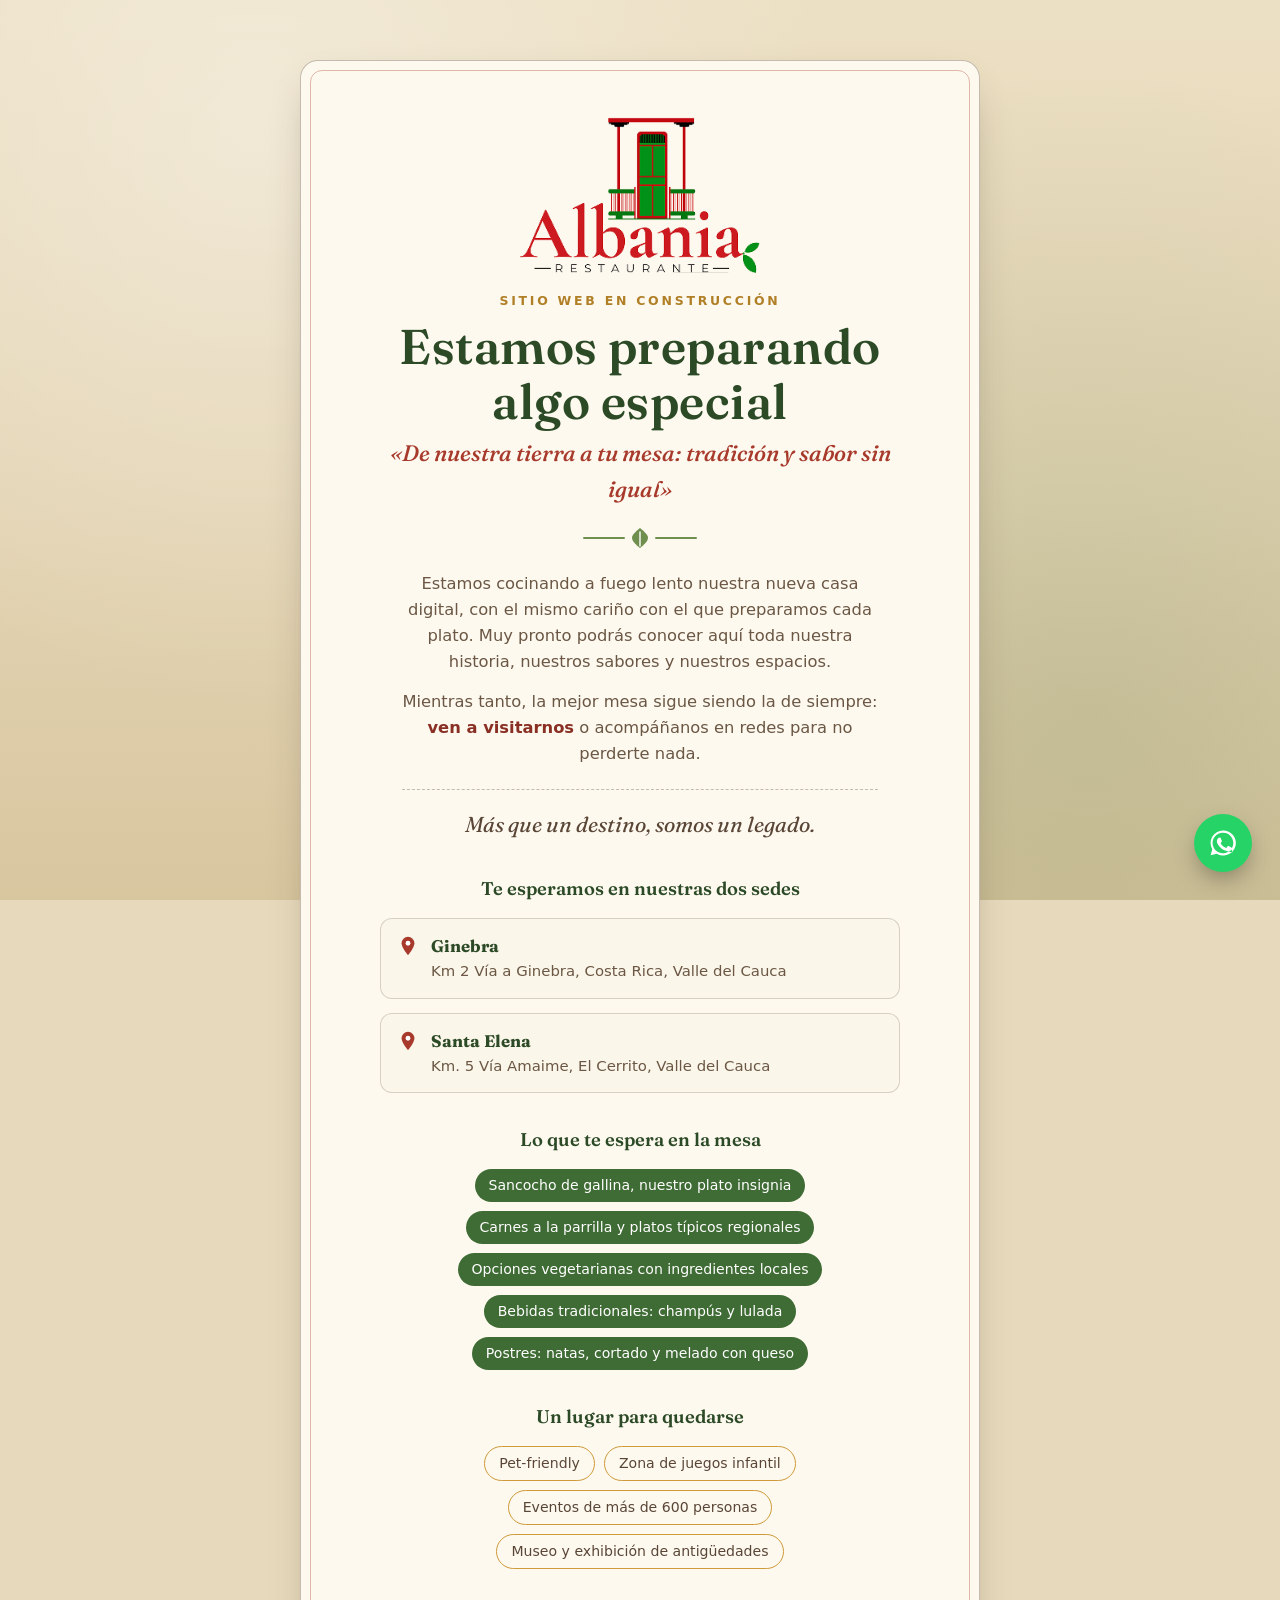
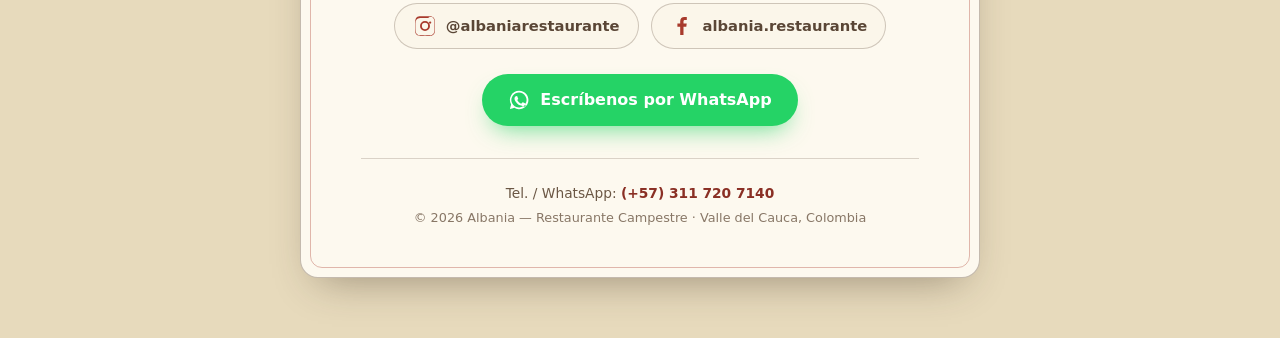
==== index.html @ ff40264a "Sitio "en construcción" de Albania — Restaurante Campestre Página estática de una pantalla: logo, es" ====
<!DOCTYPE html>
<html lang="es">
<head>
  <meta charset="UTF-8" />
  <meta name="viewport" content="width=device-width, initial-scale=1" />
  <title>Albania — Restaurante Campestre | Estamos preparando algo especial</title>

  <meta name="description" content="El sitio web de Albania — Restaurante Campestre está en construcción. Mientras tanto, visítanos en nuestras sedes de Ginebra y Santa Elena, en el Valle del Cauca, o síguenos en redes." />
  <meta name="theme-color" content="#3F6B34" />
  <link rel="icon" type="image/png" href="assets/logo.png" />

  <!-- Open Graph -->
  <meta property="og:type" content="website" />
  <meta property="og:title" content="Albania — Restaurante Campestre" />
  <meta property="og:description" content="De nuestra tierra a tu mesa: tradición y sabor sin igual. Nuestro sitio está en construcción — te esperamos en Ginebra y Santa Elena, Valle del Cauca." />
  <meta property="og:image" content="assets/logo.png" />

  <!-- Tipografía: una sola petición, con respaldo del sistema -->
  <link rel="preconnect" href="https://fonts.googleapis.com" />
  <link rel="preconnect" href="https://fonts.gstatic.com" crossorigin />
  <link href="https://fonts.googleapis.com/css2?family=Fraunces:ital,opsz,wght@0,9..144,400;0,9..144,600;0,9..144,700;1,9..144,500&display=swap" rel="stylesheet" />

  <link rel="stylesheet" href="styles.css" />
</head>
<body>

  <main class="page">
    <section class="card" role="region" aria-label="Sitio en construcción">

      <img class="logo" src="assets/logo.png" width="295" height="192"
           alt="Albania — Restaurante Campestre" />

      <p class="kicker">Sitio web en construcción</p>

      <h1 class="title">Estamos preparando<br />algo especial</h1>

      <p class="slogan">«De nuestra tierra a tu mesa:<br class="only-mobile" />
        tradición y sabor sin igual»</p>

      <span class="sprig" aria-hidden="true">
        <svg viewBox="0 0 120 24" width="120" height="24">
          <path d="M4 12h40" stroke="currentColor" stroke-width="2" stroke-linecap="round"/>
          <path d="M116 12H76" stroke="currentColor" stroke-width="2" stroke-linecap="round"/>
          <path d="M60 2c-5 4-8 7-8 10 0 3 3 6 8 10 5-4 8-7 8-10 0-3-3-6-8-10z" fill="currentColor"/>
          <path d="M60 6v14" stroke="#fff" stroke-width="1.4" stroke-linecap="round"/>
        </svg>
      </span>

      <p class="lede">
        Estamos cocinando a fuego lento nuestra nueva casa digital, con el mismo
        cariño con el que preparamos cada plato. Muy pronto podrás conocer aquí
        toda nuestra historia, nuestros sabores y nuestros espacios.
      </p>
      <p class="lede">
        Mientras tanto, la mejor mesa sigue siendo la de siempre: <strong>ven a
        visitarnos</strong> o acompáñanos en redes para no perderte nada.
      </p>

      <p class="legacy">Más que un destino, somos un legado.</p>

      <!-- Sedes -->
      <h2 class="section-label">Te esperamos en nuestras dos sedes</h2>
      <ul class="sedes">
        <li class="sede">
          <svg class="pin" viewBox="0 0 24 24" width="22" height="22" aria-hidden="true">
            <path d="M12 2a7 7 0 0 0-7 7c0 5 7 13 7 13s7-8 7-13a7 7 0 0 0-7-7z" fill="currentColor"/>
            <circle cx="12" cy="9" r="2.6" fill="#fff"/>
          </svg>
          <div>
            <span class="sede-name">Ginebra</span>
            <span class="sede-addr">Km 2 Vía a Ginebra, Costa Rica, Valle del Cauca</span>
          </div>
        </li>
        <li class="sede">
          <svg class="pin" viewBox="0 0 24 24" width="22" height="22" aria-hidden="true">
            <path d="M12 2a7 7 0 0 0-7 7c0 5 7 13 7 13s7-8 7-13a7 7 0 0 0-7-7z" fill="currentColor"/>
            <circle cx="12" cy="9" r="2.6" fill="#fff"/>
          </svg>
          <div>
            <span class="sede-name">Santa Elena</span>
            <span class="sede-addr">Km. 5 Vía Amaime, El Cerrito, Valle del Cauca</span>
          </div>
        </li>
      </ul>

      <!-- Mención breve de la experiencia -->
      <h2 class="section-label">Lo que te espera en la mesa</h2>
      <ul class="pills">
        <li>Sancocho de gallina, nuestro plato insignia</li>
        <li>Carnes a la parrilla y platos típicos regionales</li>
        <li>Opciones vegetarianas con ingredientes locales</li>
        <li>Bebidas tradicionales: champús y lulada</li>
        <li>Postres: natas, cortado y melado con queso</li>
      </ul>

      <h2 class="section-label">Un lugar para quedarse</h2>
      <ul class="pills pills--soft">
        <li>Pet-friendly</li>
        <li>Zona de juegos infantil</li>
        <li>Eventos de más de 600 personas</li>
        <li>Museo y exhibición de antigüedades</li>
      </ul>

      <!-- Redes -->
      <div class="social">
        <a class="social-btn" href="https://instagram.com/albaniarestaurante"
           target="_blank" rel="noopener" aria-label="Instagram: @albaniarestaurante">
          <svg viewBox="0 0 24 24" width="24" height="24" aria-hidden="true">
            <path fill="currentColor" d="M12 2.2c3.2 0 3.6 0 4.9.07 1.2.06 1.8.25 2.2.42.6.22 1 .48 1.4.9.42.4.68.82.9 1.4.17.4.36 1 .42 2.2.07 1.3.07 1.7.07 4.9s0 3.6-.07 4.9c-.06 1.2-.25 1.8-.42 2.2-.22.6-.48 1-.9 1.4-.4.42-.82.68-1.4.9-.4.17-1 .36-2.2.42-1.3.07-1.7.07-4.9.07s-3.6 0-4.9-.07c-1.2-.06-1.8-.25-2.2-.42-.6-.22-1-.48-1.4-.9-.42-.4-.68-.82-.9-1.4-.17-.4-.36-1-.42-2.2C2.2 15.6 2.2 15.2 2.2 12s0-3.6.07-4.9c.06-1.2.25-1.8.42-2.2.22-.6.48-1 .9-1.4.4-.42.82-.68 1.4-.9.4-.17 1-.36 2.2-.42C8.4 2.2 8.8 2.2 12 2.2zm0 1.8c-3.1 0-3.5 0-4.7.07-1.1.05-1.7.24-2.1.4-.5.2-.9.43-1.3.83-.4.4-.63.8-.83 1.3-.16.4-.35 1-.4 2.1C2.6 8.5 2.6 8.9 2.6 12s0 3.5.07 4.7c.05 1.1.24 1.7.4 2.1.2.5.43.9.83 1.3.4.4.8.63 1.3.83.4.16 1 .35 2.1.4 1.2.07 1.6.07 4.7.07s3.5 0 4.7-.07c1.1-.05 1.7-.24 2.1-.4.5-.2.9-.43 1.3-.83.4-.4.63-.8.83-1.3.16-.4.35-1 .4-2.1.07-1.2.07-1.6.07-4.7s0-3.5-.07-4.7c-.05-1.1-.24-1.7-.4-2.1-.2-.5-.43-.9-.83-1.3-.4-.4-.8-.63-1.3-.83-.4-.16-1-.35-2.1-.4C15.5 4 15.1 4 12 4zm0 3.06A4.94 4.94 0 1 1 12 17a4.94 4.94 0 0 1 0-9.94zm0 1.8a3.14 3.14 0 1 0 0 6.28 3.14 3.14 0 0 0 0-6.28zm5.15-1.4a1.15 1.15 0 1 1 0 2.3 1.15 1.15 0 0 1 0-2.3z"/>
          </svg>
          <span>@albaniarestaurante</span>
        </a>
        <a class="social-btn" href="https://facebook.com/albania.restaurante"
           target="_blank" rel="noopener" aria-label="Facebook: albania.restaurante">
          <svg viewBox="0 0 24 24" width="24" height="24" aria-hidden="true">
            <path fill="currentColor" d="M13.5 21v-8.2h2.8l.42-3.2H13.5V7.5c0-.93.26-1.56 1.6-1.56h1.7V3.07c-.3-.04-1.3-.13-2.47-.13-2.44 0-4.12 1.49-4.12 4.23v2.36H7.4v3.2h2.8V21z"/>
          </svg>
          <span>albania.restaurante</span>
        </a>
      </div>

      <a class="wa-cta" href="https://wa.me/573117207140?text=Hola%2C%20quiero%20m%C3%A1s%20informaci%C3%B3n%20sobre%20Albania%20Restaurante"
         target="_blank" rel="noopener">
        <svg viewBox="0 0 24 24" width="22" height="22" aria-hidden="true">
          <path fill="currentColor" d="M12 2a10 10 0 0 0-8.6 15l-1.3 4.8 4.9-1.3A10 10 0 1 0 12 2zm0 1.8a8.2 8.2 0 0 1 6.9 12.6l-.2.3.8 2.8-2.9-.8-.3.2A8.2 8.2 0 1 1 12 3.8zm-3.1 4c-.2 0-.5.07-.8.36s-1 1-1 2.4 1.05 2.76 1.2 2.95c.14.2 2 3.17 4.98 4.32 2.47.95 2.97.76 3.5.71.53-.05 1.72-.7 1.96-1.38.24-.68.24-1.26.17-1.38-.07-.12-.26-.2-.55-.34-.29-.15-1.72-.85-1.98-.95-.27-.1-.46-.15-.65.14-.2.29-.75.94-.92 1.13-.17.2-.34.22-.63.07-.29-.14-1.22-.45-2.33-1.44-.86-.77-1.44-1.72-1.6-2.01-.17-.29-.02-.45.12-.6.13-.13.29-.34.44-.51.14-.17.19-.29.29-.48.1-.2.05-.36-.02-.51-.07-.14-.65-1.57-.9-2.15-.23-.56-.47-.48-.65-.49z"/>
        </svg>
        <span>Escríbenos por WhatsApp</span>
      </a>

      <footer class="foot">
        <p>Tel. / WhatsApp: <a href="tel:+573117207140">(+57)&nbsp;311&nbsp;720&nbsp;7140</a></p>
        <p class="copy">&copy; <span id="year">2026</span> Albania — Restaurante Campestre · Valle del Cauca, Colombia</p>
      </footer>

    </section>
  </main>

  <!-- Botón flotante de WhatsApp -->
  <a class="wa-float" href="https://wa.me/573117207140?text=Hola%2C%20quiero%20m%C3%A1s%20informaci%C3%B3n%20sobre%20Albania%20Restaurante"
     target="_blank" rel="noopener" aria-label="Escríbenos por WhatsApp">
    <svg viewBox="0 0 24 24" width="30" height="30" aria-hidden="true">
      <path fill="currentColor" d="M12 2a10 10 0 0 0-8.6 15l-1.3 4.8 4.9-1.3A10 10 0 1 0 12 2zm0 1.8a8.2 8.2 0 0 1 6.9 12.6l-.2.3.8 2.8-2.9-.8-.3.2A8.2 8.2 0 1 1 12 3.8zm-3.1 4c-.2 0-.5.07-.8.36s-1 1-1 2.4 1.05 2.76 1.2 2.95c.14.2 2 3.17 4.98 4.32 2.47.95 2.97.76 3.5.71.53-.05 1.72-.7 1.96-1.38.24-.68.24-1.26.17-1.38-.07-.12-.26-.2-.55-.34-.29-.15-1.72-.85-1.98-.95-.27-.1-.46-.15-.65.14-.2.29-.75.94-.92 1.13-.17.2-.34.22-.63.07-.29-.14-1.22-.45-2.33-1.44-.86-.77-1.44-1.72-1.6-2.01-.17-.29-.02-.45.12-.6.13-.13.29-.34.44-.51.14-.17.19-.29.29-.48.1-.2.05-.36-.02-.51-.07-.14-.65-1.57-.9-2.15-.23-.56-.47-.48-.65-.49z"/>
    </svg>
  </a>

  <script>
    document.getElementById('year').textContent = new Date().getFullYear();
  </script>
</body>
</html>
---- styles.css ----
/* =========================================================
   Albania — Restaurante Campestre
   Página "en construcción" · estética campestre / rústica
   ========================================================= */

:root {
  /* Paleta en tonos tierra (referencia: logo Albania) */
  --crema:        #f6efdd;
  --crema-clara:  #fbf6ea;
  --crema-panel:  #fdf9ef;
  --verde:        #3f6b34;
  --verde-osc:    #2c4a26;
  --verde-claro:  #6f8f4f;
  --terracota:    #a83a2c;
  --terracota-osc:#8a2f24;
  --mostaza:      #cf9a3a;
  --mostaza-osc:  #b07f26;
  --marron:       #5a4636;
  --tinta:        #3a2c1f;
  --tinta-suave:  #6b5744;

  --wa:           #25d366;
  --wa-osc:       #1da851;

  --sombra:       0 18px 40px -18px rgba(58, 44, 31, .45);
  --radio:        18px;

  --fuente-titulo: "Fraunces", "Georgia", "Times New Roman", serif;
  --fuente-texto:  system-ui, -apple-system, "Segoe UI", Roboto, "Helvetica Neue", Arial, sans-serif;
}

* { box-sizing: border-box; }

html { -webkit-text-size-adjust: 100%; }

body {
  margin: 0;
  font-family: var(--fuente-texto);
  color: var(--tinta);
  line-height: 1.6;
  background-color: #e7dabc;
  /* Textura de papel + tenue trama botánica, todo en data-URI (sin peticiones extra) */
  background-image:
    radial-gradient(circle at 20% 15%, rgba(255, 255, 255, .35), transparent 45%),
    radial-gradient(circle at 85% 80%, rgba(63, 107, 52, .16), transparent 50%),
    linear-gradient(180deg, #ece0c4 0%, #e3d4b3 55%, #d8c69f 100%),
    url("data:image/svg+xml,%3Csvg xmlns='http://www.w3.org/2000/svg' width='140' height='140' viewBox='0 0 140 140'%3E%3Cg fill='none' stroke='%235a4636' stroke-opacity='0.06' stroke-width='1.4'%3E%3Cpath d='M20 110c14-6 20-22 18-40M20 110c-10-10-10-28 0-40M20 110c14 4 30-4 40-18'/%3E%3Cpath d='M110 34c-10 4-15 16-13 29M110 34c7 7 8 20 1 29M110 34c-10-3-22 3-29 13'/%3E%3C/g%3E%3C/svg%3E");
  background-attachment: fixed;
  background-size: auto, auto, auto, 260px 260px;
}

/* ---------- Disposición general ---------- */
.page {
  min-height: 100vh;
  display: flex;
  align-items: center;
  justify-content: center;
  padding: clamp(18px, 5vw, 60px) clamp(14px, 4vw, 40px);
}

.card {
  width: 100%;
  max-width: 680px;
  background: var(--crema-panel);
  border-radius: var(--radio);
  padding: clamp(28px, 6vw, 56px) clamp(22px, 6vw, 60px) clamp(24px, 5vw, 44px);
  text-align: center;
  box-shadow: var(--sombra);
  /* Marco rústico de doble línea */
  border: 1px solid rgba(90, 70, 54, .35);
  outline: 6px solid var(--crema-panel);
  outline-offset: -14px;
  position: relative;
  animation: aparecer .7s ease both;
}

.card::before {
  content: "";
  position: absolute;
  inset: 9px;
  border: 1.5px solid rgba(168, 58, 44, .35);
  border-radius: calc(var(--radio) - 6px);
  pointer-events: none;
}

@keyframes aparecer {
  from { opacity: 0; transform: translateY(14px); }
  to   { opacity: 1; transform: translateY(0); }
}

/* ---------- Logo ---------- */
.logo {
  width: clamp(170px, 42vw, 240px);
  height: auto;
  margin: 0 auto clamp(10px, 3vw, 18px);
  display: block;
}

/* ---------- Encabezado ---------- */
.kicker {
  margin: 0 0 .5rem;
  font-size: .78rem;
  letter-spacing: .22em;
  text-transform: uppercase;
  font-weight: 700;
  color: var(--mostaza-osc);
}

.title {
  font-family: var(--fuente-titulo);
  font-weight: 600;
  font-size: clamp(2rem, 7vw, 3.05rem);
  line-height: 1.12;
  margin: .2rem 0 .5rem;
  color: var(--verde-osc);
  letter-spacing: .01em;
}

.slogan {
  font-family: var(--fuente-titulo);
  font-style: italic;
  font-weight: 500;
  font-size: clamp(1.05rem, 3.6vw, 1.4rem);
  color: var(--terracota);
  margin: 0 0 1.1rem;
}

/* ---------- Ramita divisoria ---------- */
.sprig {
  display: block;
  color: var(--verde-claro);
  margin: .6rem auto 1.3rem;
}
.sprig svg { display: block; margin: 0 auto; }

/* ---------- Párrafos ---------- */
.lede {
  font-size: 1.02rem;
  color: var(--tinta-suave);
  max-width: 46ch;
  margin: 0 auto .85rem;
}
.lede strong { color: var(--terracota-osc); }

.legacy {
  font-family: var(--fuente-titulo);
  font-style: italic;
  font-size: clamp(1.1rem, 3.4vw, 1.35rem);
  color: var(--marron);
  margin: 1.4rem auto 0;
  padding-top: 1.1rem;
  border-top: 1px dashed rgba(90, 70, 54, .35);
  max-width: 34ch;
}

/* ---------- Secciones ---------- */
.section-label {
  font-family: var(--fuente-titulo);
  font-weight: 600;
  font-size: 1.15rem;
  color: var(--verde-osc);
  margin: 2rem 0 .9rem;
}

/* Sedes */
.sedes {
  list-style: none;
  margin: 0 auto;
  padding: 0;
  display: grid;
  gap: 14px;
  max-width: 520px;
}
.sede {
  display: flex;
  gap: 12px;
  align-items: flex-start;
  text-align: left;
  background: var(--crema-clara);
  border: 1px solid rgba(90, 70, 54, .22);
  border-radius: 12px;
  padding: 14px 16px;
}
.sede .pin { color: var(--terracota); flex: 0 0 auto; margin-top: 2px; }
.sede-name {
  display: block;
  font-family: var(--fuente-titulo);
  font-weight: 700;
  font-size: 1.05rem;
  color: var(--verde-osc);
}
.sede-addr {
  display: block;
  font-size: .93rem;
  color: var(--tinta-suave);
}

/* Pastillas (experiencia / servicios) */
.pills {
  list-style: none;
  margin: 0 auto;
  padding: 0;
  display: flex;
  flex-wrap: wrap;
  justify-content: center;
  gap: 9px;
  max-width: 560px;
}
.pills li {
  background: var(--verde);
  color: #fff;
  font-size: .88rem;
  padding: 7px 14px;
  border-radius: 999px;
  line-height: 1.35;
}
.pills--soft li {
  background: transparent;
  color: var(--marron);
  border: 1px solid var(--mostaza);
}

/* ---------- Redes ---------- */
.social {
  display: flex;
  flex-wrap: wrap;
  justify-content: center;
  gap: 12px;
  margin: 2.1rem 0 1rem;
}
.social-btn {
  display: inline-flex;
  align-items: center;
  gap: 9px;
  padding: 10px 18px;
  border-radius: 999px;
  background: var(--crema-clara);
  border: 1px solid rgba(90, 70, 54, .28);
  color: var(--marron);
  text-decoration: none;
  font-weight: 600;
  font-size: .92rem;
  transition: transform .15s ease, background .15s ease, color .15s ease;
}
.social-btn svg { color: var(--terracota); }
.social-btn:hover,
.social-btn:focus-visible {
  background: var(--verde);
  color: #fff;
  transform: translateY(-2px);
}
.social-btn:hover svg,
.social-btn:focus-visible svg { color: #fff; }

/* ---------- CTA WhatsApp ---------- */
.wa-cta {
  display: inline-flex;
  align-items: center;
  gap: 10px;
  margin-top: .6rem;
  padding: 13px 26px;
  border-radius: 999px;
  background: var(--wa);
  color: #fff;
  text-decoration: none;
  font-weight: 700;
  font-size: 1rem;
  box-shadow: 0 12px 24px -10px rgba(37, 211, 102, .7);
  transition: transform .15s ease, background .15s ease;
}
.wa-cta:hover,
.wa-cta:focus-visible { background: var(--wa-osc); transform: translateY(-2px); }

/* ---------- Pie ---------- */
.foot {
  margin-top: 2rem;
  padding-top: 1.2rem;
  border-top: 1px solid rgba(90, 70, 54, .22);
  font-size: .86rem;
  color: var(--tinta-suave);
}
.foot p { margin: .25rem 0; }
.foot a { color: var(--terracota-osc); text-decoration: none; font-weight: 600; }
.foot a:hover { text-decoration: underline; }
.foot .copy { font-size: .8rem; opacity: .8; }

/* ---------- Botón flotante de WhatsApp ---------- */
.wa-float {
  position: fixed;
  right: clamp(14px, 4vw, 28px);
  bottom: clamp(14px, 4vw, 28px);
  width: 58px;
  height: 58px;
  border-radius: 50%;
  background: var(--wa);
  color: #fff;
  display: flex;
  align-items: center;
  justify-content: center;
  box-shadow: 0 10px 26px -6px rgba(0, 0, 0, .4);
  z-index: 50;
  transition: transform .18s ease, background .18s ease;
  animation: latido 2.6s ease-in-out infinite;
}
.wa-float:hover,
.wa-float:focus-visible { background: var(--wa-osc); transform: scale(1.08); }

@keyframes latido {
  0%, 100% { box-shadow: 0 10px 26px -6px rgba(0, 0, 0, .4), 0 0 0 0 rgba(37, 211, 102, .5); }
  50%      { box-shadow: 0 10px 26px -6px rgba(0, 0, 0, .4), 0 0 0 14px rgba(37, 211, 102, 0); }
}

/* ---------- Utilidades / responsive ---------- */
.only-mobile { display: none; }

@media (max-width: 480px) {
  .only-mobile { display: inline; }
  .social { gap: 9px; }
  .social-btn { width: 100%; justify-content: center; }
}

a:focus-visible,
.wa-float:focus-visible {
  outline: 3px solid var(--mostaza);
  outline-offset: 3px;
}

@media (prefers-reduced-motion: reduce) {
  .card { animation: none; }
  .wa-float { animation: none; }
  * { transition: none !important; }
}
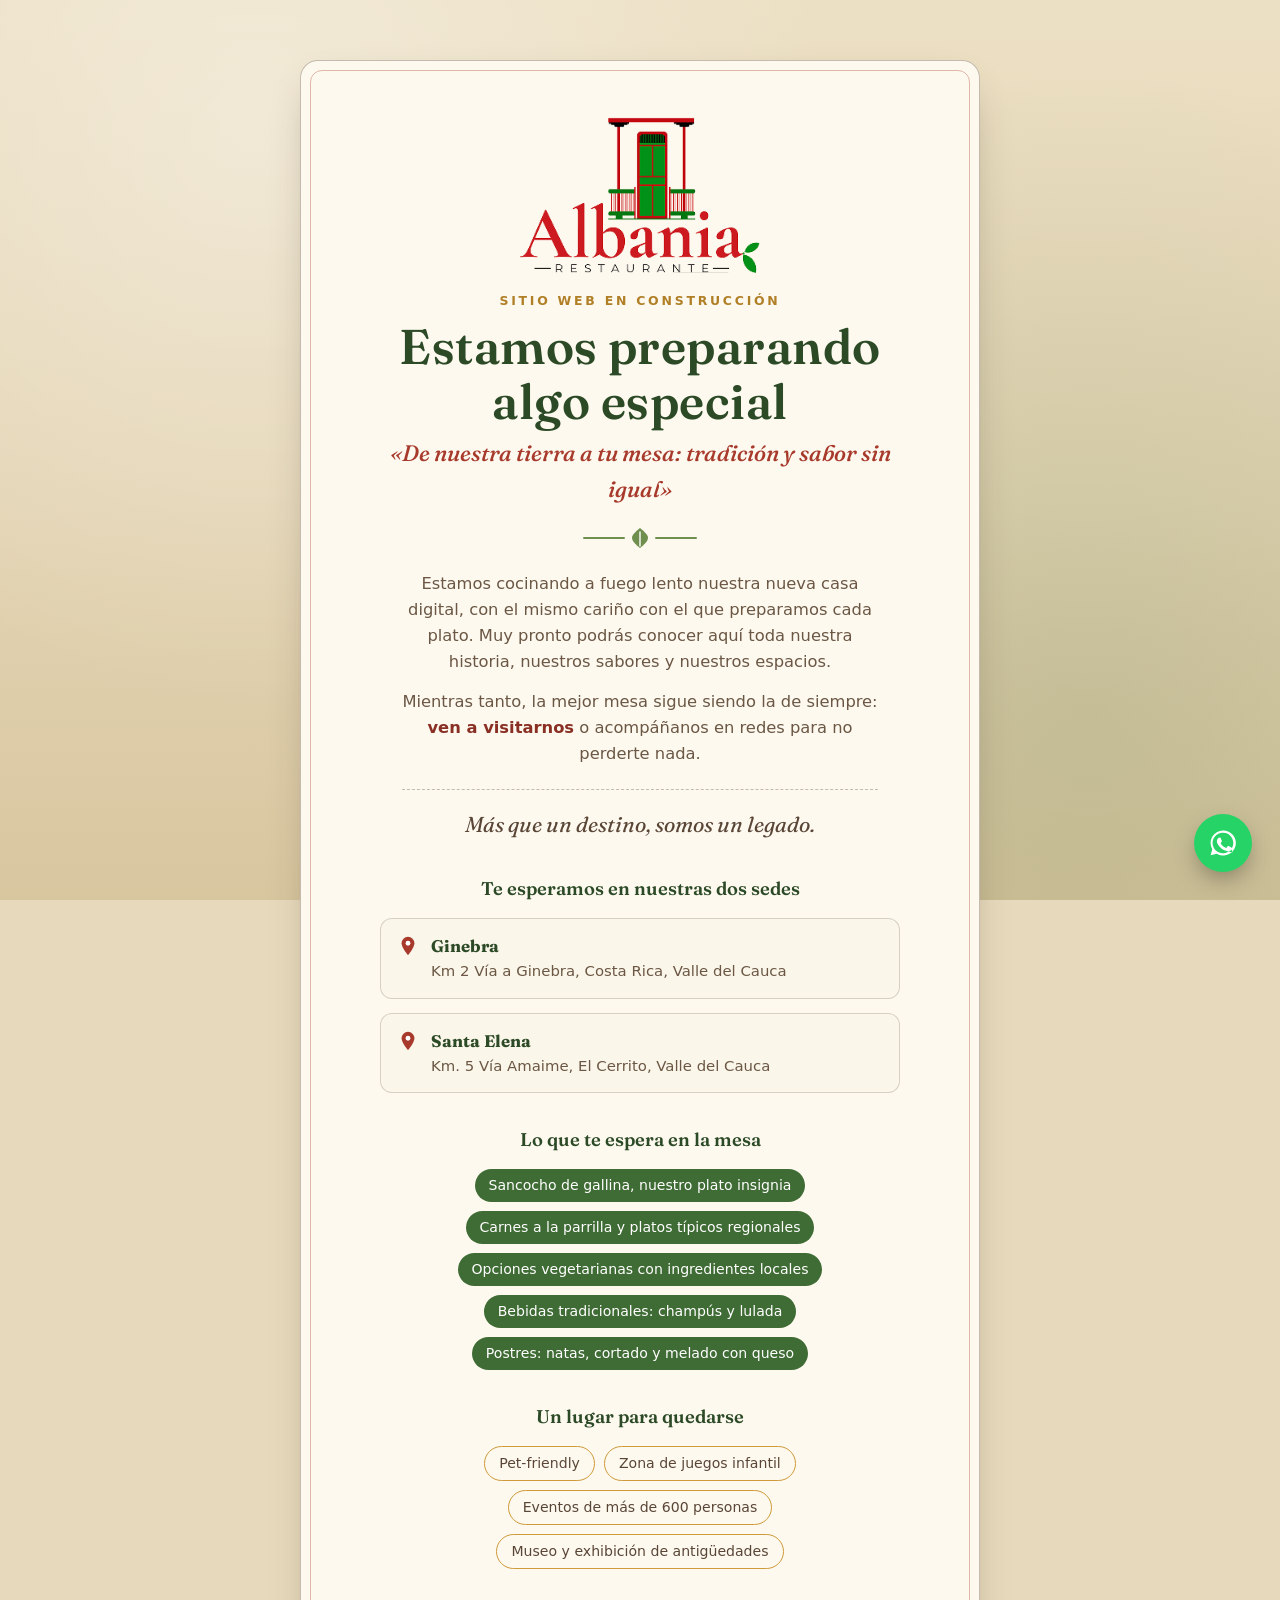
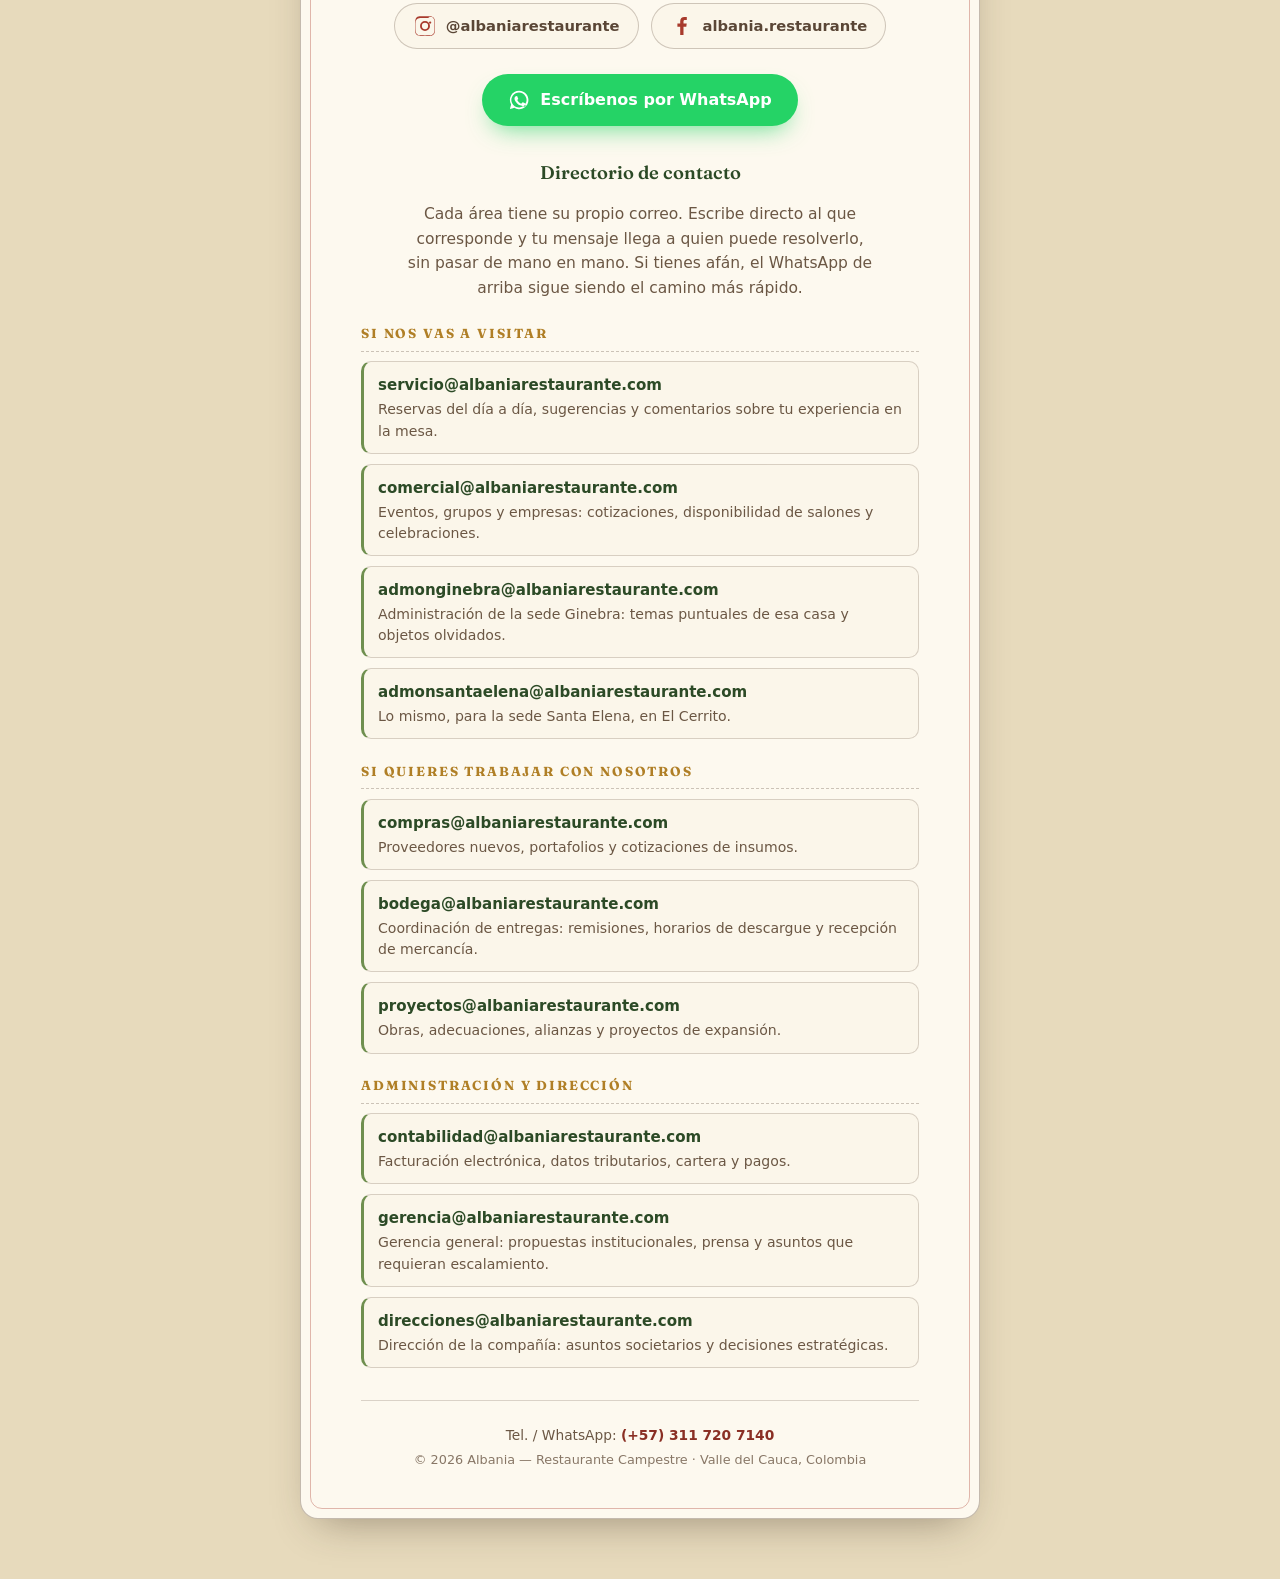
==== commit 7a71061f: "Directorio de contacto por area al pie de la pagina Diez correos @albaniarestaurante.com agrupados e" ====
--- a/index.html
+++ b/index.html
@@ -9,16 +9,117 @@
   <meta name="theme-color" content="#3F6B34" />
   <link rel="icon" type="image/png" href="assets/logo.png" />
 
+  <!-- Página provisional: no indexar hasta publicar el sitio definitivo.
+       Se permite el rastreo (robots.txt abierto) para que los buscadores
+       lean esta directiva y sigan los enlaces salientes. -->
+  <meta name="robots" content="noindex, follow" />
+  <link rel="canonical" href="https://albaniarestaurante.com/" />
+
   <!-- Open Graph -->
   <meta property="og:type" content="website" />
+  <meta property="og:site_name" content="Albania — Restaurante Campestre" />
+  <meta property="og:locale" content="es_CO" />
+  <meta property="og:url" content="https://albaniarestaurante.com/" />
   <meta property="og:title" content="Albania — Restaurante Campestre" />
   <meta property="og:description" content="De nuestra tierra a tu mesa: tradición y sabor sin igual. Nuestro sitio está en construcción — te esperamos en Ginebra y Santa Elena, Valle del Cauca." />
-  <meta property="og:image" content="assets/logo.png" />
+  <meta property="og:image" content="https://albaniarestaurante.com/assets/og-image.jpg" />
+  <meta property="og:image:secure_url" content="https://albaniarestaurante.com/assets/og-image.jpg" />
+  <meta property="og:image:type" content="image/jpeg" />
+  <meta property="og:image:width" content="1200" />
+  <meta property="og:image:height" content="630" />
+  <meta property="og:image:alt" content="Albania — Restaurante Campestre · Ginebra y Santa Elena, Valle del Cauca" />
+
+  <!-- Twitter / X -->
+  <meta name="twitter:card" content="summary_large_image" />
+  <meta name="twitter:title" content="Albania — Restaurante Campestre" />
+  <meta name="twitter:description" content="De nuestra tierra a tu mesa: tradición y sabor sin igual. Ginebra y Santa Elena, Valle del Cauca." />
+  <meta name="twitter:image" content="https://albaniarestaurante.com/assets/og-image.jpg" />
 
   <!-- Tipografía: una sola petición, con respaldo del sistema -->
   <link rel="preconnect" href="https://fonts.googleapis.com" />
   <link rel="preconnect" href="https://fonts.gstatic.com" crossorigin />
   <link href="https://fonts.googleapis.com/css2?family=Fraunces:ital,opsz,wght@0,9..144,400;0,9..144,600;0,9..144,700;1,9..144,500&display=swap" rel="stylesheet" />
+
+
+  <!-- Datos estructurados: negocio local con sus dos sedes -->
+  <script type="application/ld+json">
+  {
+    "@context": "https://schema.org",
+    "@graph": [
+      {
+        "@type": "Organization",
+        "@id": "https://albaniarestaurante.com/#organizacion",
+        "name": "Albania — Restaurante Campestre",
+        "url": "https://albaniarestaurante.com/",
+        "logo": "https://albaniarestaurante.com/assets/logo.png",
+        "image": "https://albaniarestaurante.com/assets/og-image.jpg",
+        "slogan": "De nuestra tierra a tu mesa: tradición y sabor sin igual",
+        "telephone": "+57 311 720 7140",
+        "sameAs": [
+          "https://instagram.com/albaniarestaurante",
+          "https://facebook.com/albania.restaurante"
+        ]
+      },
+      {
+        "@type": "Restaurant",
+        "@id": "https://albaniarestaurante.com/#sede-ginebra",
+        "name": "Albania — Restaurante Campestre · Sede Ginebra",
+        "parentOrganization": { "@id": "https://albaniarestaurante.com/#organizacion" },
+        "url": "https://albaniarestaurante.com/",
+        "image": "https://albaniarestaurante.com/assets/og-image.jpg",
+        "servesCuisine": ["Colombiana", "Vallecaucana", "Comida típica"],
+        "priceRange": "$$",
+        "telephone": "+57 311 720 7140",
+        "address": {
+          "@type": "PostalAddress",
+          "streetAddress": "Km 2 Vía a Ginebra, Costa Rica",
+          "addressLocality": "Ginebra",
+          "addressRegion": "Valle del Cauca",
+          "addressCountry": "CO"
+        },
+        "openingHoursSpecification": [
+          {
+            "@type": "OpeningHoursSpecification",
+            "dayOfWeek": ["Monday","Tuesday","Wednesday","Thursday","Friday","Saturday","Sunday"],
+            "opens": "11:00",
+            "closes": "17:30"
+          }
+        ],
+        "amenityFeature": [
+          { "@type": "LocationFeatureSpecification", "name": "Pet-friendly", "value": true },
+          { "@type": "LocationFeatureSpecification", "name": "Zona de juegos infantil", "value": true },
+          { "@type": "LocationFeatureSpecification", "name": "Salón de eventos", "value": true }
+        ]
+      },
+      {
+        "@type": "Restaurant",
+        "@id": "https://albaniarestaurante.com/#sede-santa-elena",
+        "name": "Albania — Restaurante Campestre · Sede Santa Elena",
+        "parentOrganization": { "@id": "https://albaniarestaurante.com/#organizacion" },
+        "url": "https://albaniarestaurante.com/",
+        "image": "https://albaniarestaurante.com/assets/og-image.jpg",
+        "servesCuisine": ["Colombiana", "Vallecaucana", "Comida típica"],
+        "priceRange": "$$",
+        "telephone": "+57 311 720 7140",
+        "address": {
+          "@type": "PostalAddress",
+          "streetAddress": "Km 5 Vía Amaime",
+          "addressLocality": "El Cerrito",
+          "addressRegion": "Valle del Cauca",
+          "addressCountry": "CO"
+        },
+        "openingHoursSpecification": [
+          {
+            "@type": "OpeningHoursSpecification",
+            "dayOfWeek": ["Friday","Saturday","Sunday"],
+            "opens": "11:00",
+            "closes": "17:30"
+          }
+        ]
+      }
+    ]
+  }
+  </script>
 
   <link rel="stylesheet" href="styles.css" />
 </head>
@@ -127,6 +228,72 @@
         <span>Escríbenos por WhatsApp</span>
       </a>
 
+      <!-- Directorio de contacto por área -->
+      <h2 class="section-label">Directorio de contacto</h2>
+      <p class="dir-intro">
+        Cada área tiene su propio correo. Escribe directo al que corresponde y
+        tu mensaje llega a quien puede resolverlo, sin pasar de mano en mano.
+        Si tienes afán, el WhatsApp de arriba sigue siendo el camino más rápido.
+      </p>
+
+      <section class="dir-group">
+        <h3 class="dir-title">Si nos vas a visitar</h3>
+        <ul class="dir-list">
+          <li>
+            <a class="dir-mail" href="mailto:servicio@albaniarestaurante.com">servicio@albaniarestaurante.com</a>
+            <span class="dir-desc">Reservas del día a día, sugerencias y comentarios sobre tu experiencia en la mesa.</span>
+          </li>
+          <li>
+            <a class="dir-mail" href="mailto:comercial@albaniarestaurante.com">comercial@albaniarestaurante.com</a>
+            <span class="dir-desc">Eventos, grupos y empresas: cotizaciones, disponibilidad de salones y celebraciones.</span>
+          </li>
+          <li>
+            <a class="dir-mail" href="mailto:admonginebra@albaniarestaurante.com">admonginebra@albaniarestaurante.com</a>
+            <span class="dir-desc">Administración de la sede Ginebra: temas puntuales de esa casa y objetos olvidados.</span>
+          </li>
+          <li>
+            <a class="dir-mail" href="mailto:admonsantaelena@albaniarestaurante.com">admonsantaelena@albaniarestaurante.com</a>
+            <span class="dir-desc">Lo mismo, para la sede Santa Elena, en El Cerrito.</span>
+          </li>
+        </ul>
+      </section>
+
+      <section class="dir-group">
+        <h3 class="dir-title">Si quieres trabajar con nosotros</h3>
+        <ul class="dir-list">
+          <li>
+            <a class="dir-mail" href="mailto:compras@albaniarestaurante.com">compras@albaniarestaurante.com</a>
+            <span class="dir-desc">Proveedores nuevos, portafolios y cotizaciones de insumos.</span>
+          </li>
+          <li>
+            <a class="dir-mail" href="mailto:bodega@albaniarestaurante.com">bodega@albaniarestaurante.com</a>
+            <span class="dir-desc">Coordinación de entregas: remisiones, horarios de descargue y recepción de mercancía.</span>
+          </li>
+          <li>
+            <a class="dir-mail" href="mailto:proyectos@albaniarestaurante.com">proyectos@albaniarestaurante.com</a>
+            <span class="dir-desc">Obras, adecuaciones, alianzas y proyectos de expansión.</span>
+          </li>
+        </ul>
+      </section>
+
+      <section class="dir-group">
+        <h3 class="dir-title">Administración y dirección</h3>
+        <ul class="dir-list">
+          <li>
+            <a class="dir-mail" href="mailto:contabilidad@albaniarestaurante.com">contabilidad@albaniarestaurante.com</a>
+            <span class="dir-desc">Facturación electrónica, datos tributarios, cartera y pagos.</span>
+          </li>
+          <li>
+            <a class="dir-mail" href="mailto:gerencia@albaniarestaurante.com">gerencia@albaniarestaurante.com</a>
+            <span class="dir-desc">Gerencia general: propuestas institucionales, prensa y asuntos que requieran escalamiento.</span>
+          </li>
+          <li>
+            <a class="dir-mail" href="mailto:direcciones@albaniarestaurante.com">direcciones@albaniarestaurante.com</a>
+            <span class="dir-desc">Dirección de la compañía: asuntos societarios y decisiones estratégicas.</span>
+          </li>
+        </ul>
+      </section>
+
       <footer class="foot">
         <p>Tel. / WhatsApp: <a href="tel:+573117207140">(+57)&nbsp;311&nbsp;720&nbsp;7140</a></p>
         <p class="copy">&copy; <span id="year">2026</span> Albania — Restaurante Campestre · Valle del Cauca, Colombia</p>
--- a/styles.css
+++ b/styles.css
@@ -330,3 +330,70 @@
   .wa-float { animation: none; }
   * { transition: none !important; }
 }
+
+/* ---------- Directorio de contacto ---------- */
+.dir-intro {
+  font-size: .97rem;
+  color: var(--tinta-suave);
+  max-width: 48ch;
+  margin: 0 auto 1.4rem;
+}
+
+.dir-group {
+  margin: 0 auto 1.35rem;
+  max-width: 560px;
+  text-align: left;
+}
+
+.dir-title {
+  font-family: var(--fuente-titulo);
+  font-weight: 700;
+  font-size: .82rem;
+  letter-spacing: .14em;
+  text-transform: uppercase;
+  color: var(--mostaza-osc);
+  margin: 0 0 .6rem;
+  padding-bottom: .4rem;
+  border-bottom: 1px dashed rgba(90, 70, 54, .3);
+}
+
+.dir-list {
+  list-style: none;
+  margin: 0;
+  padding: 0;
+  display: grid;
+  gap: 10px;
+}
+
+.dir-list li {
+  background: var(--crema-clara);
+  border: 1px solid rgba(90, 70, 54, .22);
+  border-left: 3px solid var(--verde-claro);
+  border-radius: 10px;
+  padding: 11px 14px;
+}
+
+.dir-mail {
+  display: block;
+  font-weight: 700;
+  font-size: .94rem;
+  color: var(--verde-osc);
+  text-decoration: none;
+  overflow-wrap: anywhere;
+  transition: color .18s ease;
+}
+.dir-mail:hover,
+.dir-mail:focus-visible { color: var(--terracota); text-decoration: underline; }
+
+.dir-desc {
+  display: block;
+  margin-top: 2px;
+  font-size: .88rem;
+  line-height: 1.5;
+  color: var(--tinta-suave);
+}
+
+@media (max-width: 420px) {
+  .dir-mail { font-size: .88rem; }
+  .dir-desc { font-size: .85rem; }
+}
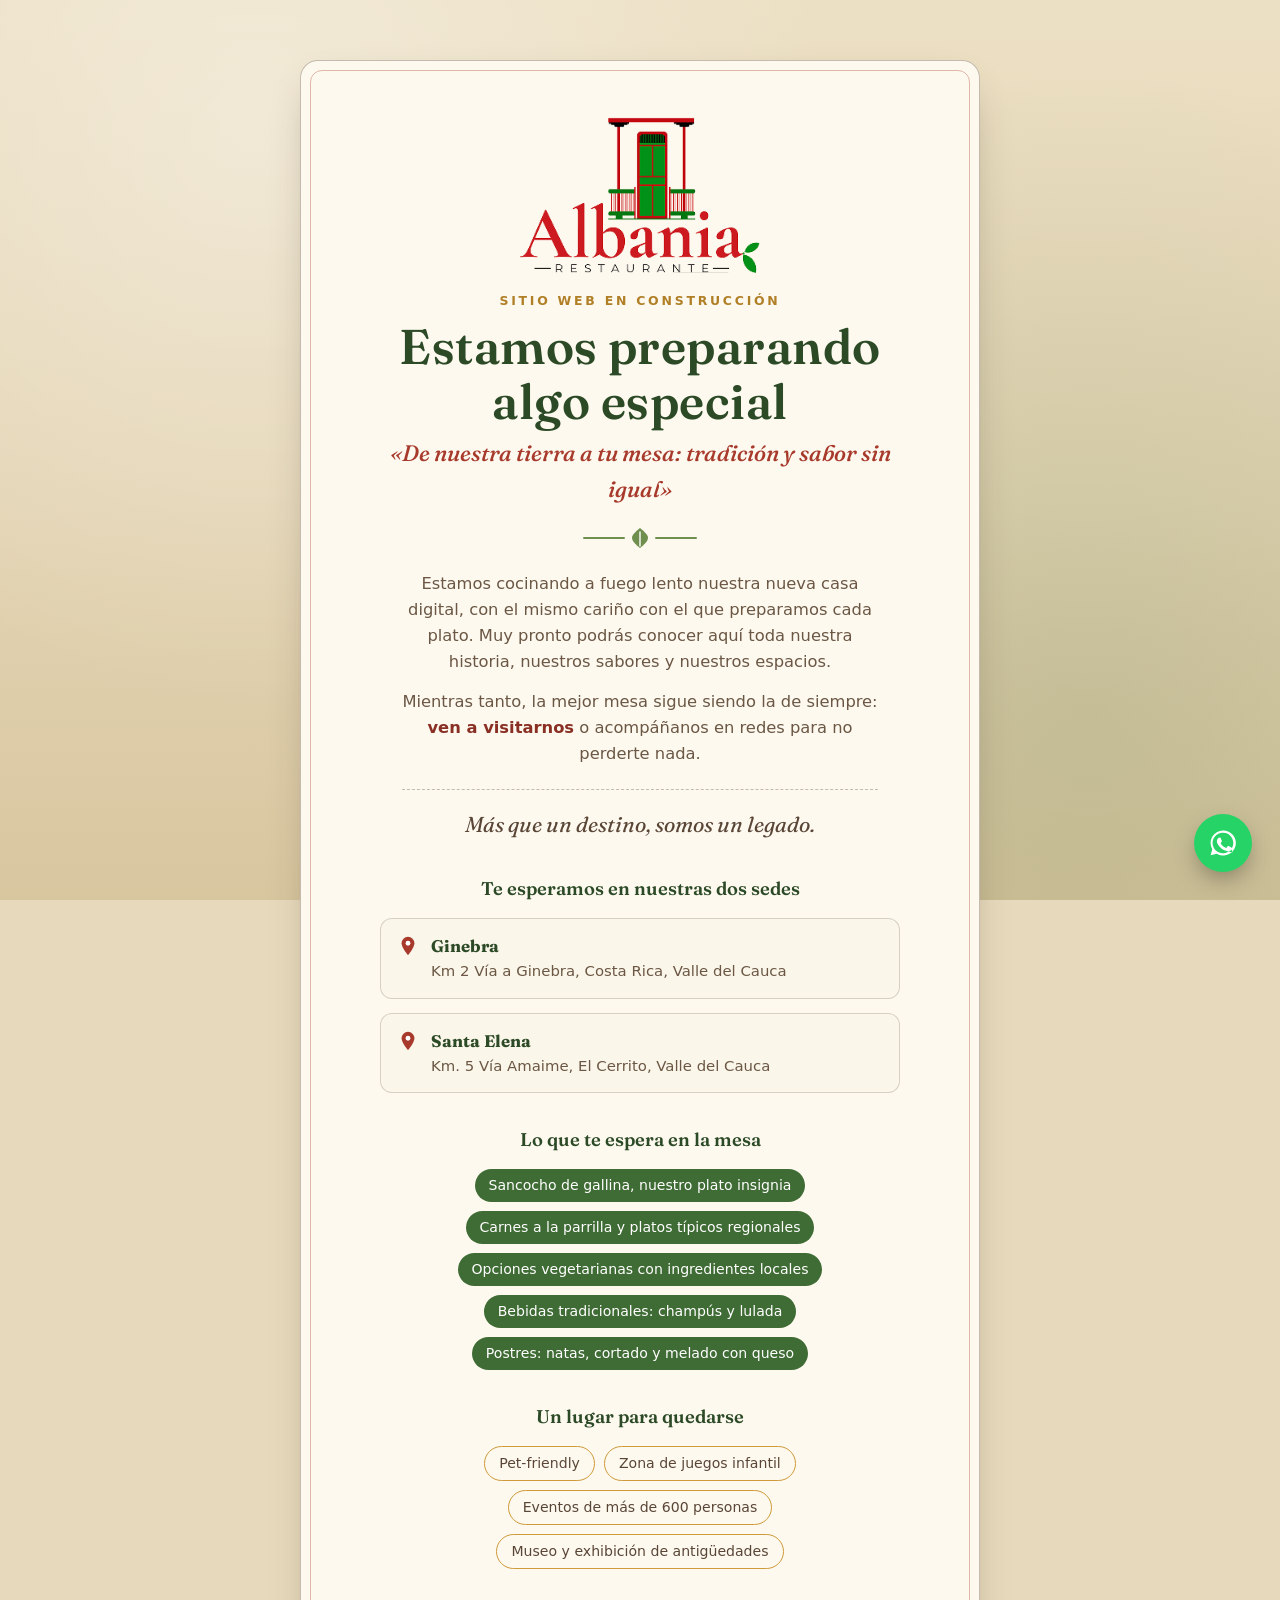
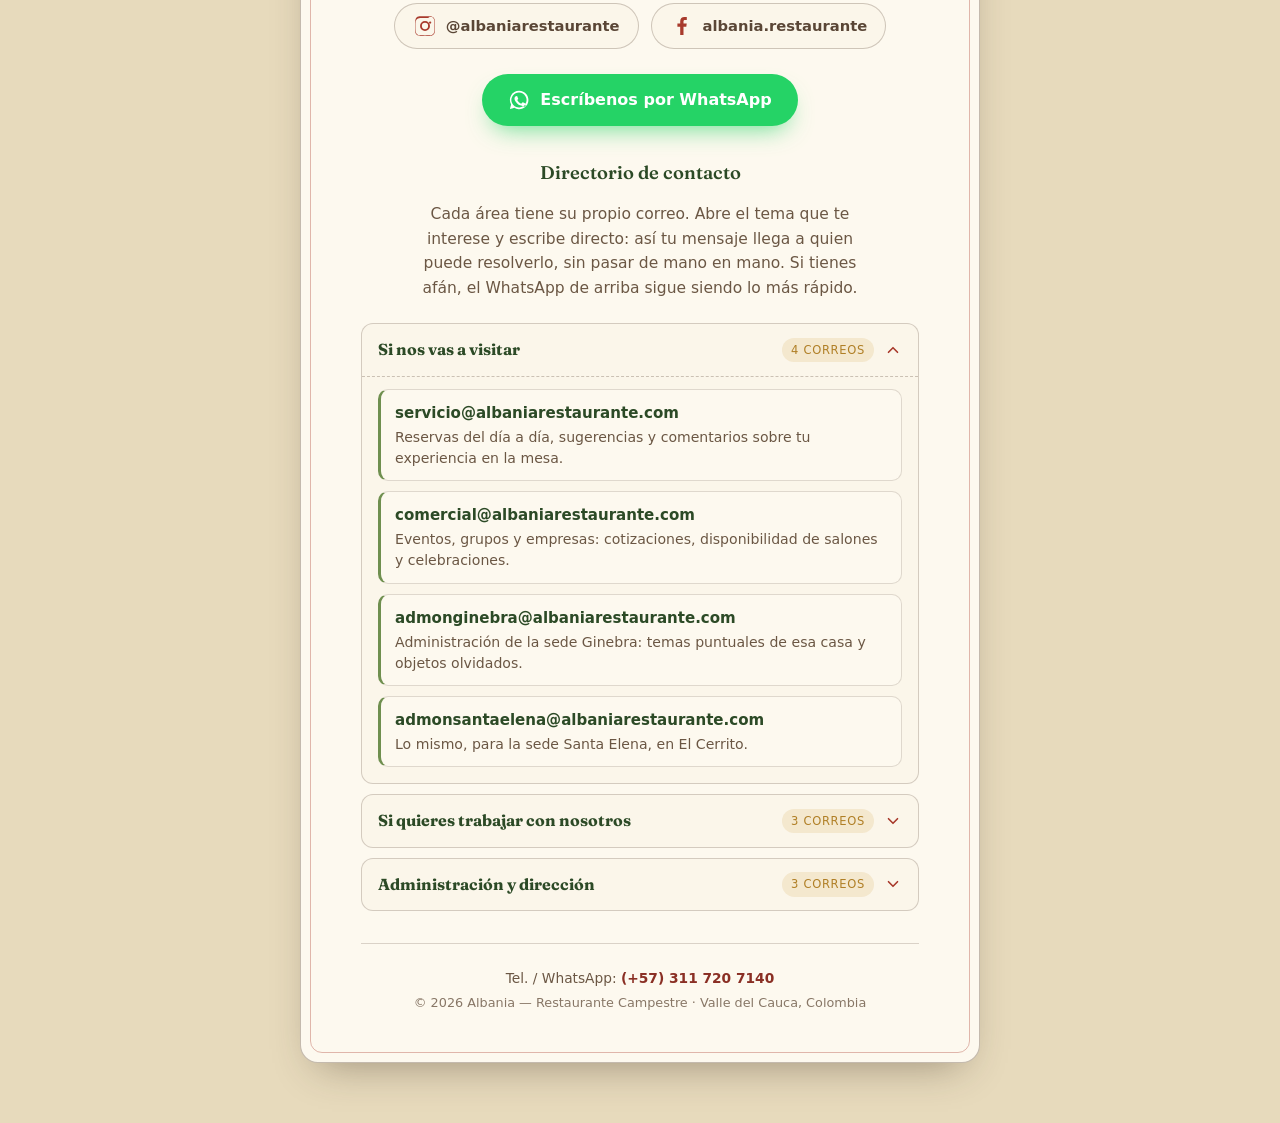
==== commit 093c1f31: "Directorio de contacto en acordeon (details nativo, sin JavaScript) Cada tema se abre y se cierra po" ====
--- a/index.html
+++ b/index.html
@@ -228,16 +228,20 @@
         <span>Escríbenos por WhatsApp</span>
       </a>
 
-      <!-- Directorio de contacto por área -->
+      <!-- Directorio de contacto por área (acordeón, sin JavaScript) -->
       <h2 class="section-label">Directorio de contacto</h2>
       <p class="dir-intro">
-        Cada área tiene su propio correo. Escribe directo al que corresponde y
-        tu mensaje llega a quien puede resolverlo, sin pasar de mano en mano.
-        Si tienes afán, el WhatsApp de arriba sigue siendo el camino más rápido.
+        Cada área tiene su propio correo. Abre el tema que te interese y escribe
+        directo: así tu mensaje llega a quien puede resolverlo, sin pasar de mano
+        en mano. Si tienes afán, el WhatsApp de arriba sigue siendo lo más rápido.
       </p>
 
-      <section class="dir-group">
-        <h3 class="dir-title">Si nos vas a visitar</h3>
+      <details class="dir-acc" open>
+        <summary class="dir-sum">
+          <span class="dir-sum-txt">Si nos vas a visitar</span>
+          <span class="dir-count">4 correos</span>
+          <svg class="dir-chev" viewBox="0 0 24 24" width="18" height="18" aria-hidden="true"><path d="M6 9l6 6 6-6" fill="none" stroke="currentColor" stroke-width="2.2" stroke-linecap="round" stroke-linejoin="round"/></svg>
+        </summary>
         <ul class="dir-list">
           <li>
             <a class="dir-mail" href="mailto:servicio@albaniarestaurante.com">servicio@albaniarestaurante.com</a>
@@ -256,10 +260,14 @@
             <span class="dir-desc">Lo mismo, para la sede Santa Elena, en El Cerrito.</span>
           </li>
         </ul>
-      </section>
-
-      <section class="dir-group">
-        <h3 class="dir-title">Si quieres trabajar con nosotros</h3>
+      </details>
+
+      <details class="dir-acc">
+        <summary class="dir-sum">
+          <span class="dir-sum-txt">Si quieres trabajar con nosotros</span>
+          <span class="dir-count">3 correos</span>
+          <svg class="dir-chev" viewBox="0 0 24 24" width="18" height="18" aria-hidden="true"><path d="M6 9l6 6 6-6" fill="none" stroke="currentColor" stroke-width="2.2" stroke-linecap="round" stroke-linejoin="round"/></svg>
+        </summary>
         <ul class="dir-list">
           <li>
             <a class="dir-mail" href="mailto:compras@albaniarestaurante.com">compras@albaniarestaurante.com</a>
@@ -274,10 +282,14 @@
             <span class="dir-desc">Obras, adecuaciones, alianzas y proyectos de expansión.</span>
           </li>
         </ul>
-      </section>
-
-      <section class="dir-group">
-        <h3 class="dir-title">Administración y dirección</h3>
+      </details>
+
+      <details class="dir-acc">
+        <summary class="dir-sum">
+          <span class="dir-sum-txt">Administración y dirección</span>
+          <span class="dir-count">3 correos</span>
+          <svg class="dir-chev" viewBox="0 0 24 24" width="18" height="18" aria-hidden="true"><path d="M6 9l6 6 6-6" fill="none" stroke="currentColor" stroke-width="2.2" stroke-linecap="round" stroke-linejoin="round"/></svg>
+        </summary>
         <ul class="dir-list">
           <li>
             <a class="dir-mail" href="mailto:contabilidad@albaniarestaurante.com">contabilidad@albaniarestaurante.com</a>
@@ -292,7 +304,7 @@
             <span class="dir-desc">Dirección de la compañía: asuntos societarios y decisiones estratégicas.</span>
           </li>
         </ul>
-      </section>
+      </details>
 
       <footer class="foot">
         <p>Tel. / WhatsApp: <a href="tel:+573117207140">(+57)&nbsp;311&nbsp;720&nbsp;7140</a></p>
--- a/styles.css
+++ b/styles.css
@@ -331,7 +331,7 @@
   * { transition: none !important; }
 }
 
-/* ---------- Directorio de contacto ---------- */
+/* ---------- Directorio de contacto (acordeón nativo <details>) ---------- */
 .dir-intro {
   font-size: .97rem;
   color: var(--tinta-suave);
@@ -339,35 +339,80 @@
   margin: 0 auto 1.4rem;
 }
 
-.dir-group {
-  margin: 0 auto 1.35rem;
+.dir-acc {
   max-width: 560px;
+  margin: 0 auto 10px;
   text-align: left;
-}
-
-.dir-title {
+  background: var(--crema-clara);
+  border: 1px solid rgba(90, 70, 54, .24);
+  border-radius: 12px;
+  overflow: hidden;
+}
+
+.dir-sum {
+  display: flex;
+  align-items: center;
+  gap: 10px;
+  cursor: pointer;
+  padding: 13px 16px;
+  list-style: none;
+  user-select: none;
+  transition: background .18s ease;
+}
+.dir-sum::-webkit-details-marker { display: none; }
+.dir-sum:hover { background: rgba(111, 143, 79, .12); }
+.dir-sum:focus-visible {
+  outline: 2px solid var(--verde);
+  outline-offset: -3px;
+}
+
+.dir-sum-txt {
+  flex: 1 1 auto;
   font-family: var(--fuente-titulo);
   font-weight: 700;
-  font-size: .82rem;
-  letter-spacing: .14em;
+  font-size: 1rem;
+  color: var(--verde-osc);
+}
+
+.dir-count {
+  flex: 0 0 auto;
+  font-size: .72rem;
+  letter-spacing: .06em;
   text-transform: uppercase;
   color: var(--mostaza-osc);
-  margin: 0 0 .6rem;
-  padding-bottom: .4rem;
+  background: rgba(207, 154, 58, .16);
+  border-radius: 999px;
+  padding: 3px 9px;
+}
+
+.dir-chev {
+  flex: 0 0 auto;
+  color: var(--terracota);
+  transition: transform .22s ease;
+}
+.dir-acc[open] .dir-chev { transform: rotate(180deg); }
+
+.dir-acc[open] .dir-sum {
   border-bottom: 1px dashed rgba(90, 70, 54, .3);
 }
 
 .dir-list {
   list-style: none;
   margin: 0;
-  padding: 0;
+  padding: 12px 16px 16px;
   display: grid;
   gap: 10px;
+  animation: desplegar .24s ease both;
+}
+
+@keyframes desplegar {
+  from { opacity: 0; transform: translateY(-5px); }
+  to   { opacity: 1; transform: translateY(0); }
 }
 
 .dir-list li {
-  background: var(--crema-clara);
-  border: 1px solid rgba(90, 70, 54, .22);
+  background: var(--crema-panel);
+  border: 1px solid rgba(90, 70, 54, .18);
   border-left: 3px solid var(--verde-claro);
   border-radius: 10px;
   padding: 11px 14px;
@@ -393,7 +438,14 @@
   color: var(--tinta-suave);
 }
 
+@media (prefers-reduced-motion: reduce) {
+  .dir-chev { transition: none; }
+  .dir-list { animation: none; }
+}
+
 @media (max-width: 420px) {
-  .dir-mail { font-size: .88rem; }
-  .dir-desc { font-size: .85rem; }
-}
+  .dir-sum-txt { font-size: .93rem; }
+  .dir-count   { display: none; }
+  .dir-mail    { font-size: .86rem; }
+  .dir-desc    { font-size: .85rem; }
+}
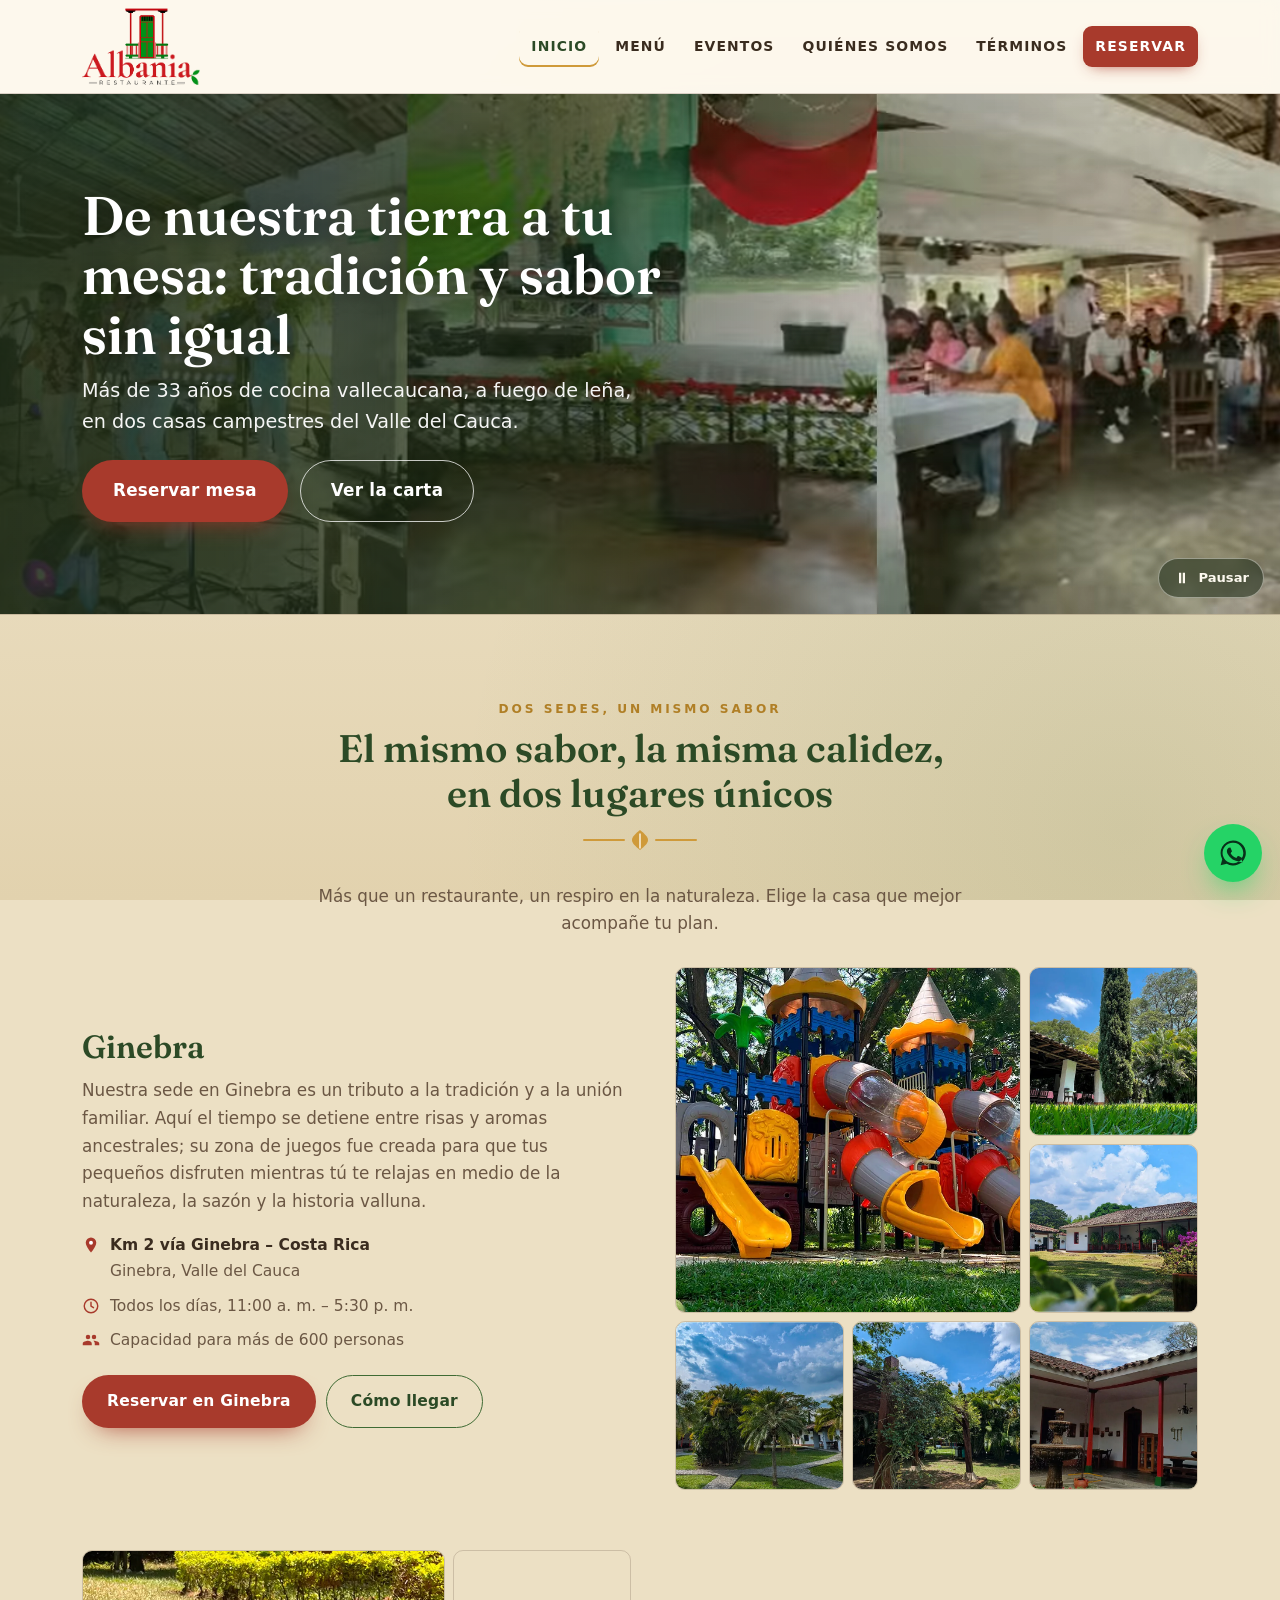
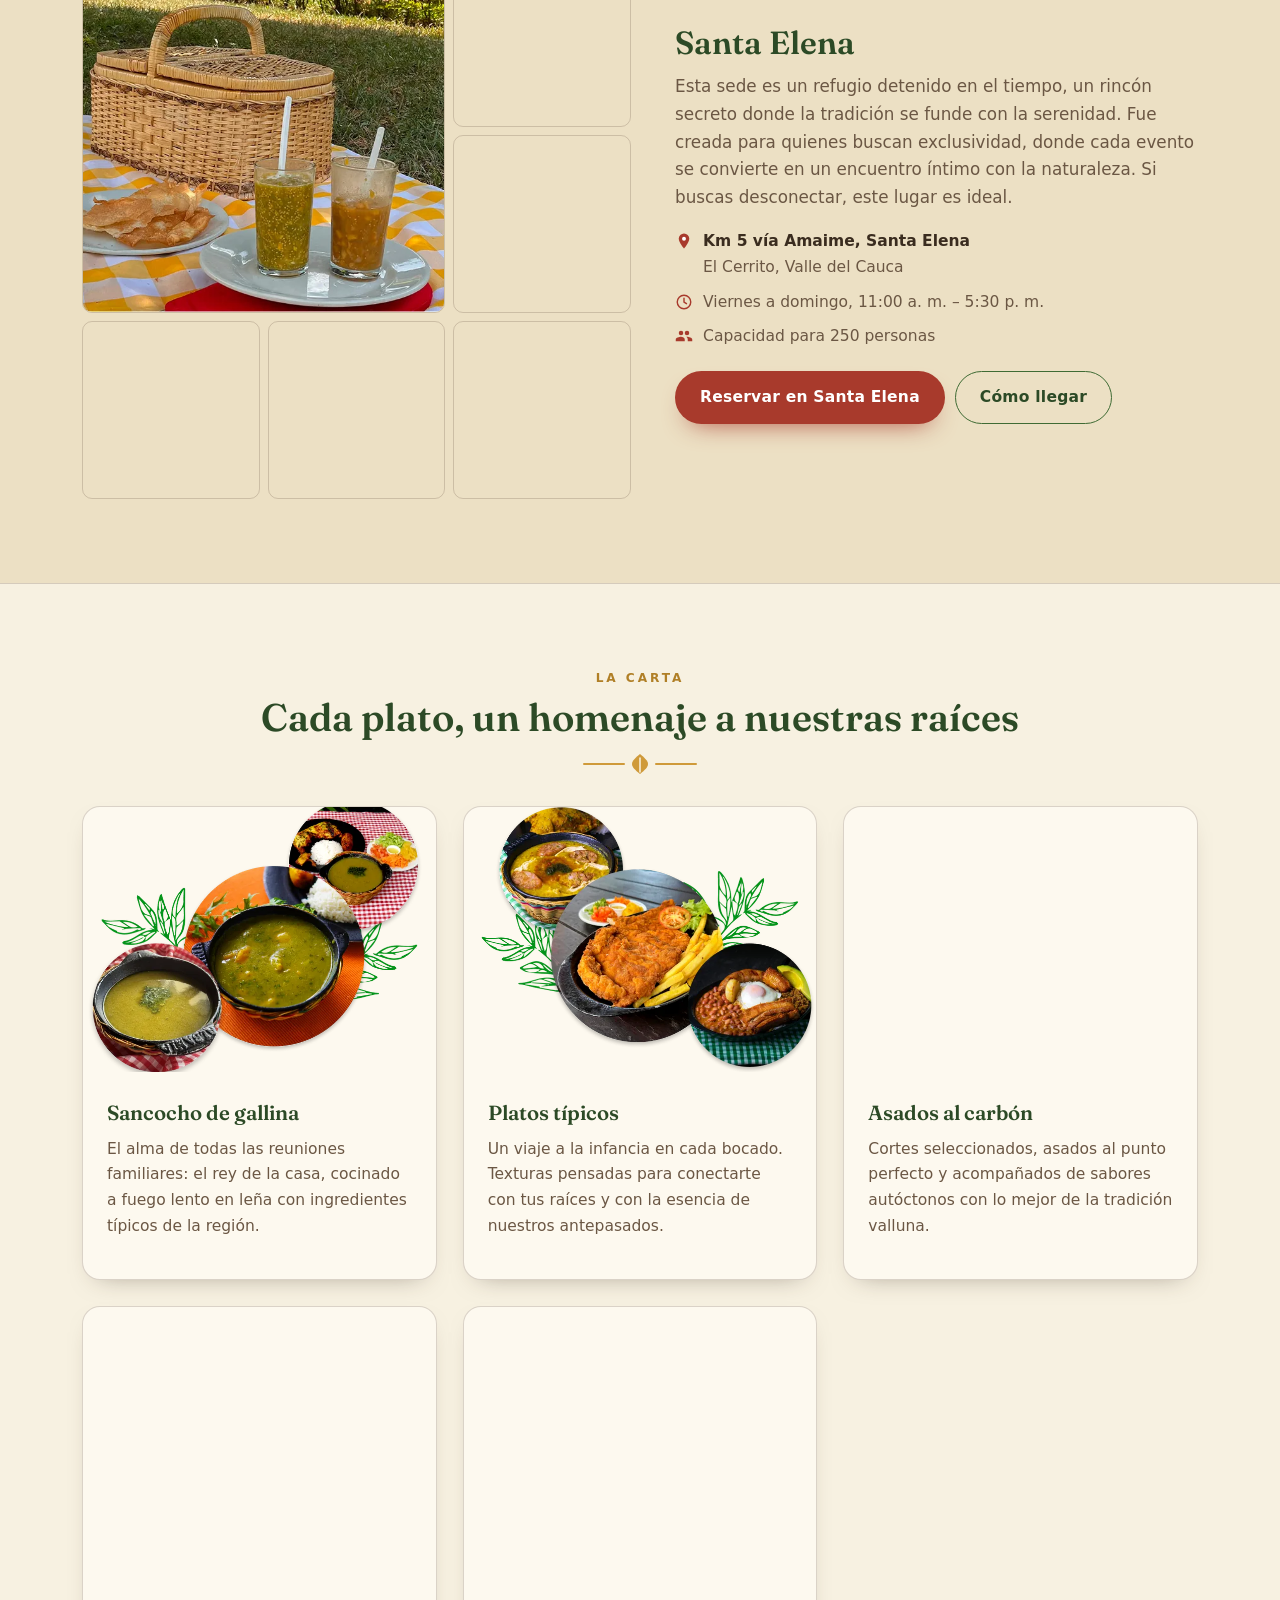
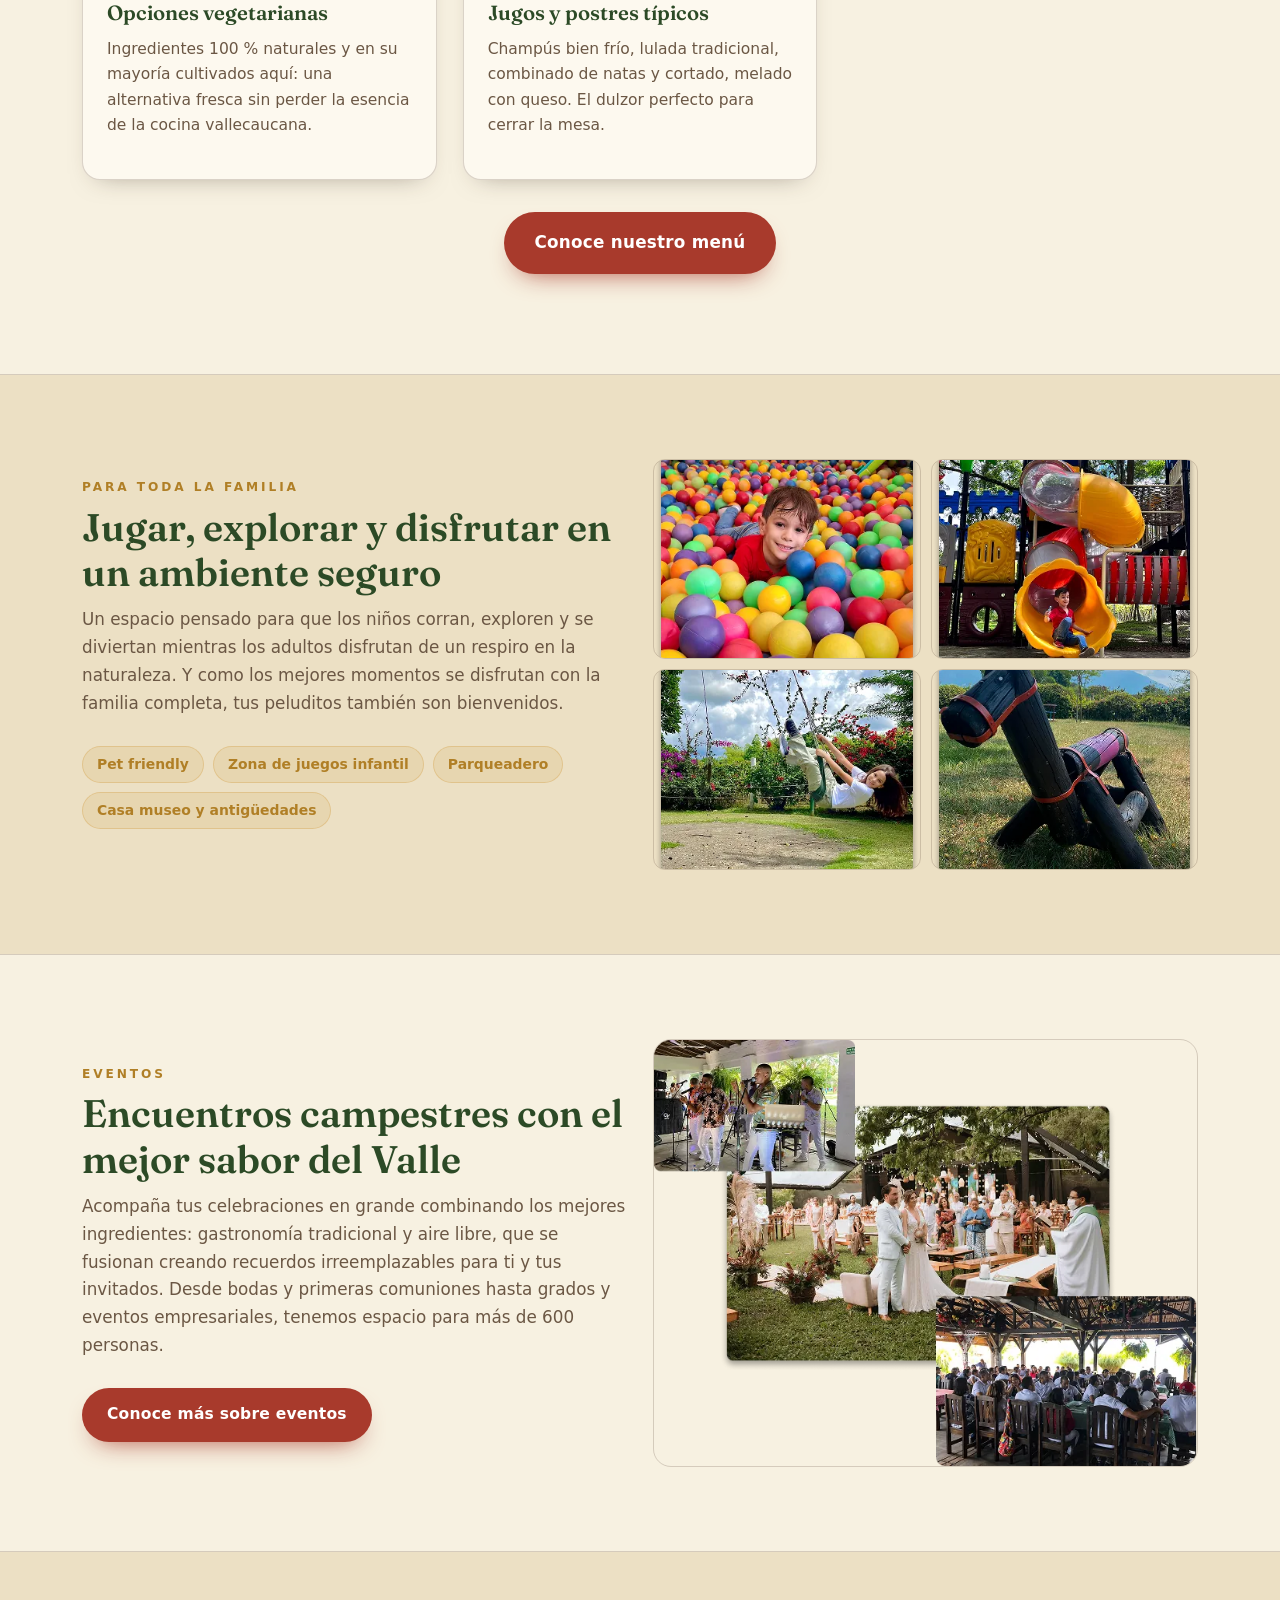
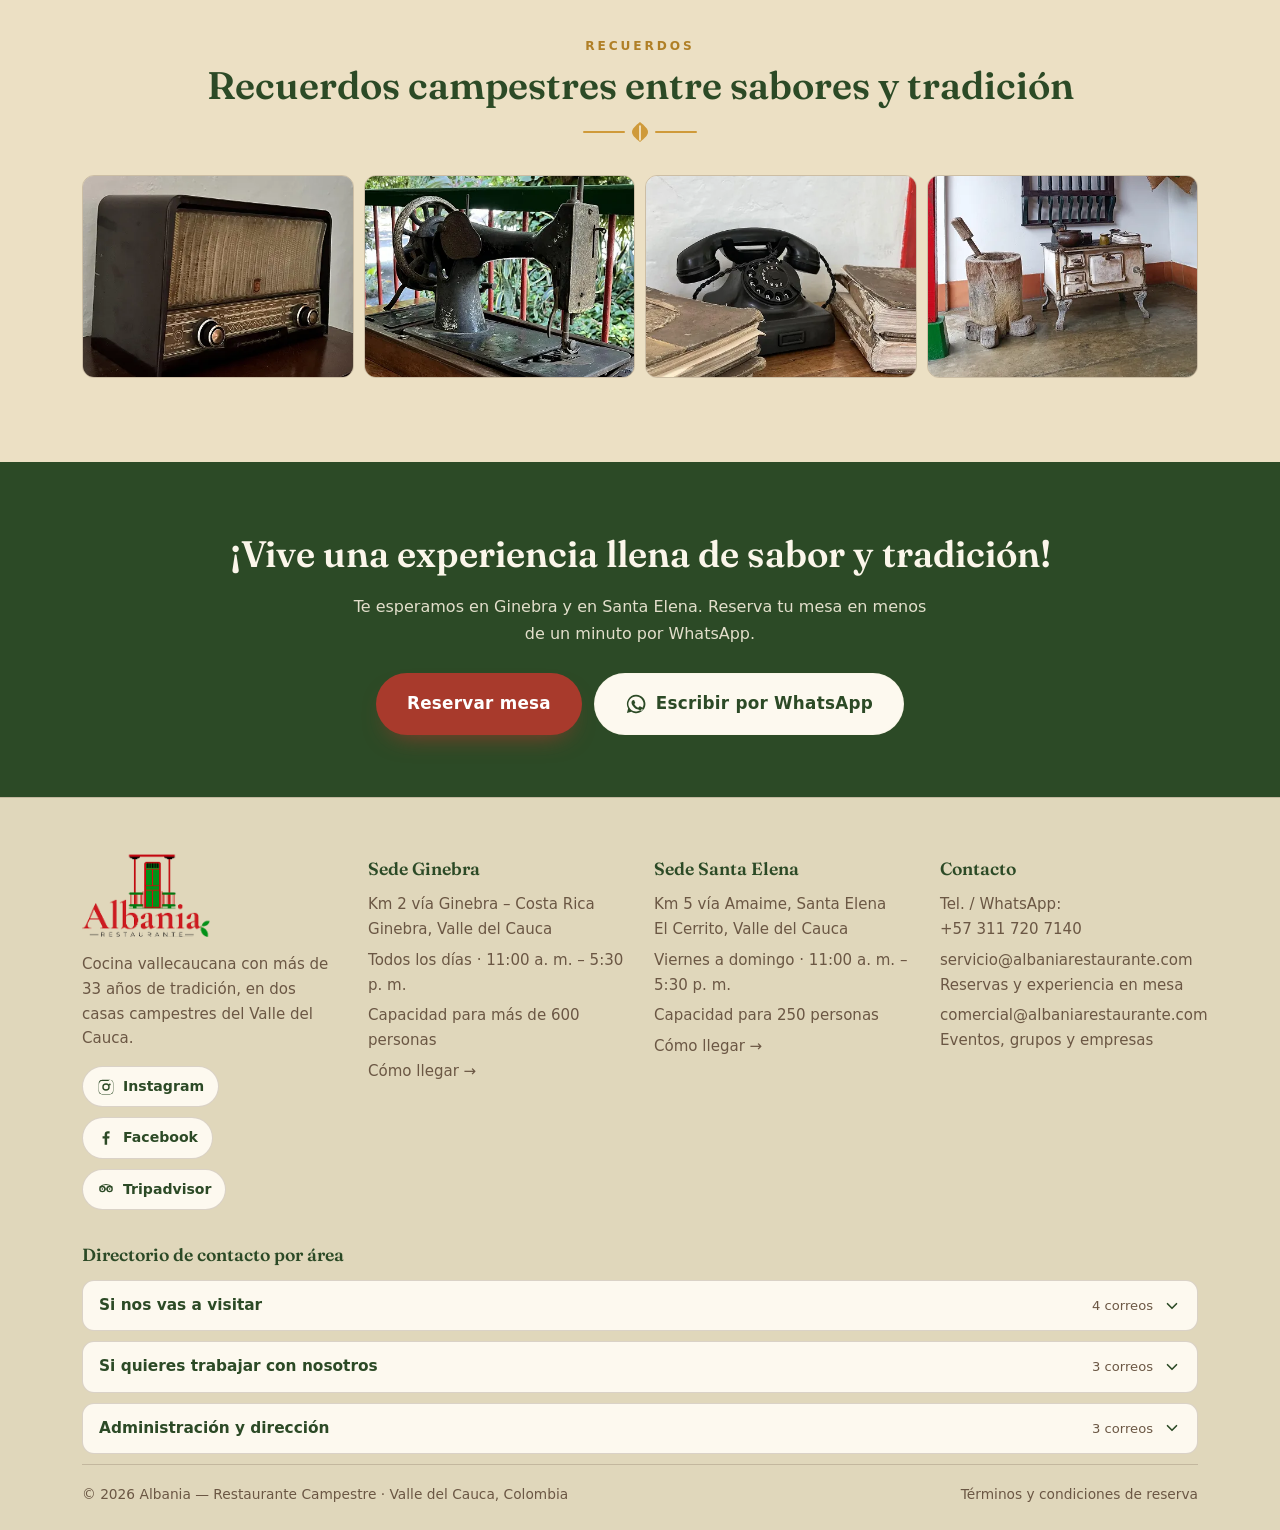
==== commit 323b6cd3: "Portada en video: bucle aereo mudo, con foto de respaldo y control de pausa Reemplaza la foto fija d" ====
--- a/index.html
+++ b/index.html
@@ -3,327 +3,503 @@
 <head>
   <meta charset="UTF-8" />
   <meta name="viewport" content="width=device-width, initial-scale=1" />
-  <title>Albania — Restaurante Campestre | Estamos preparando algo especial</title>
-
-  <meta name="description" content="El sitio web de Albania — Restaurante Campestre está en construcción. Mientras tanto, visítanos en nuestras sedes de Ginebra y Santa Elena, en el Valle del Cauca, o síguenos en redes." />
+  <title>Albania — Restaurante Campestre | Ginebra y Santa Elena, Valle del Cauca</title>
+  <meta name="description" content="Cocina vallecaucana con más de 33 años de tradición. Sancocho de gallina a fuego de leña, asados y platos típicos en dos sedes campestres: Ginebra y Santa Elena (El Cerrito). Reserva por WhatsApp." />
   <meta name="theme-color" content="#3F6B34" />
   <link rel="icon" type="image/png" href="assets/logo.png" />
 
-  <!-- Página provisional: no indexar hasta publicar el sitio definitivo.
-       Se permite el rastreo (robots.txt abierto) para que los buscadores
-       lean esta directiva y sigan los enlaces salientes. -->
+  <!-- Provisional: se levanta el noindex cuando el restaurante confirme la carta vigente. -->
   <meta name="robots" content="noindex, follow" />
   <link rel="canonical" href="https://albaniarestaurante.com/" />
 
-  <!-- Open Graph -->
   <meta property="og:type" content="website" />
   <meta property="og:site_name" content="Albania — Restaurante Campestre" />
   <meta property="og:locale" content="es_CO" />
   <meta property="og:url" content="https://albaniarestaurante.com/" />
-  <meta property="og:title" content="Albania — Restaurante Campestre" />
-  <meta property="og:description" content="De nuestra tierra a tu mesa: tradición y sabor sin igual. Nuestro sitio está en construcción — te esperamos en Ginebra y Santa Elena, Valle del Cauca." />
+  <meta property="og:title" content="Albania — Restaurante Campestre | Ginebra y Santa Elena, Valle del Cauca" />
+  <meta property="og:description" content="Cocina vallecaucana con más de 33 años de tradición. Sancocho de gallina a fuego de leña, asados y platos típicos en dos sedes campestres: Ginebra y Santa Elena (El Cerrito). Reserva por WhatsApp." />
   <meta property="og:image" content="https://albaniarestaurante.com/assets/og-image.jpg" />
   <meta property="og:image:secure_url" content="https://albaniarestaurante.com/assets/og-image.jpg" />
-  <meta property="og:image:type" content="image/jpeg" />
   <meta property="og:image:width" content="1200" />
   <meta property="og:image:height" content="630" />
   <meta property="og:image:alt" content="Albania — Restaurante Campestre · Ginebra y Santa Elena, Valle del Cauca" />
-
-  <!-- Twitter / X -->
   <meta name="twitter:card" content="summary_large_image" />
-  <meta name="twitter:title" content="Albania — Restaurante Campestre" />
-  <meta name="twitter:description" content="De nuestra tierra a tu mesa: tradición y sabor sin igual. Ginebra y Santa Elena, Valle del Cauca." />
+  <meta name="twitter:title" content="Albania — Restaurante Campestre | Ginebra y Santa Elena, Valle del Cauca" />
+  <meta name="twitter:description" content="Cocina vallecaucana con más de 33 años de tradición. Sancocho de gallina a fuego de leña, asados y platos típicos en dos sedes campestres: Ginebra y Santa Elena (El Cerrito). Reserva por WhatsApp." />
   <meta name="twitter:image" content="https://albaniarestaurante.com/assets/og-image.jpg" />
 
-  <!-- Tipografía: una sola petición, con respaldo del sistema -->
   <link rel="preconnect" href="https://fonts.googleapis.com" />
   <link rel="preconnect" href="https://fonts.gstatic.com" crossorigin />
   <link href="https://fonts.googleapis.com/css2?family=Fraunces:ital,opsz,wght@0,9..144,400;0,9..144,600;0,9..144,700;1,9..144,500&display=swap" rel="stylesheet" />
-
-
-  <!-- Datos estructurados: negocio local con sus dos sedes -->
+  <link rel="stylesheet" href="styles.css" />
+
   <script type="application/ld+json">
-  {
-    "@context": "https://schema.org",
-    "@graph": [
-      {
-        "@type": "Organization",
-        "@id": "https://albaniarestaurante.com/#organizacion",
-        "name": "Albania — Restaurante Campestre",
-        "url": "https://albaniarestaurante.com/",
-        "logo": "https://albaniarestaurante.com/assets/logo.png",
-        "image": "https://albaniarestaurante.com/assets/og-image.jpg",
-        "slogan": "De nuestra tierra a tu mesa: tradición y sabor sin igual",
-        "telephone": "+57 311 720 7140",
-        "sameAs": [
-          "https://instagram.com/albaniarestaurante",
-          "https://facebook.com/albania.restaurante"
-        ]
+{
+  "@context": "https://schema.org",
+  "@graph": [
+    {
+      "@type": "Organization",
+      "@id": "https://albaniarestaurante.com/#organizacion",
+      "name": "Albania — Restaurante Campestre",
+      "url": "https://albaniarestaurante.com/",
+      "logo": "https://albaniarestaurante.com/assets/logo.png",
+      "image": "https://albaniarestaurante.com/assets/og-image.jpg",
+      "slogan": "De nuestra tierra a tu mesa: tradición y sabor sin igual",
+      "telephone": "+573117207140",
+      "sameAs": [
+        "https://instagram.com/albaniarestaurante",
+        "https://facebook.com/albania.restaurante",
+        "https://www.tripadvisor.co/Restaurant_Review-g4068210-d9739303-Reviews-Albania_Restaurante-Ginebra_Valle_del_Cauca_Department.html"
+      ]
+    },
+    {
+      "@type": "Restaurant",
+      "@id": "https://albaniarestaurante.com/#sede-ginebra",
+      "name": "Albania — Restaurante Campestre · Sede Ginebra",
+      "parentOrganization": {
+        "@id": "https://albaniarestaurante.com/#organizacion"
       },
-      {
-        "@type": "Restaurant",
-        "@id": "https://albaniarestaurante.com/#sede-ginebra",
-        "name": "Albania — Restaurante Campestre · Sede Ginebra",
-        "parentOrganization": { "@id": "https://albaniarestaurante.com/#organizacion" },
-        "url": "https://albaniarestaurante.com/",
-        "image": "https://albaniarestaurante.com/assets/og-image.jpg",
-        "servesCuisine": ["Colombiana", "Vallecaucana", "Comida típica"],
-        "priceRange": "$$",
-        "telephone": "+57 311 720 7140",
-        "address": {
-          "@type": "PostalAddress",
-          "streetAddress": "Km 2 Vía a Ginebra, Costa Rica",
-          "addressLocality": "Ginebra",
-          "addressRegion": "Valle del Cauca",
-          "addressCountry": "CO"
+      "url": "https://albaniarestaurante.com/",
+      "image": "https://albaniarestaurante.com/assets/og-image.jpg",
+      "hasMenu": "https://albaniarestaurante.com/menu/",
+      "acceptsReservations": "https://albaniarestaurante.com/reserva/",
+      "servesCuisine": [
+        "Colombiana",
+        "Vallecaucana",
+        "Comida típica"
+      ],
+      "priceRange": "$$",
+      "currenciesAccepted": "COP",
+      "telephone": "+573117207140",
+      "hasMap": "https://maps.app.goo.gl/5G6PJcEvPM1ko94FA",
+      "maximumAttendeeCapacity": 600,
+      "address": {
+        "@type": "PostalAddress",
+        "streetAddress": "Km 2 vía a Ginebra, Costa Rica",
+        "addressLocality": "Ginebra",
+        "addressRegion": "Valle del Cauca",
+        "addressCountry": "CO"
+      },
+      "openingHoursSpecification": [
+        {
+          "@type": "OpeningHoursSpecification",
+          "dayOfWeek": [
+            "Monday",
+            "Tuesday",
+            "Wednesday",
+            "Thursday",
+            "Friday",
+            "Saturday",
+            "Sunday"
+          ],
+          "opens": "11:00",
+          "closes": "17:30"
+        }
+      ],
+      "amenityFeature": [
+        {
+          "@type": "LocationFeatureSpecification",
+          "name": "Pet-friendly",
+          "value": true
         },
-        "openingHoursSpecification": [
-          {
-            "@type": "OpeningHoursSpecification",
-            "dayOfWeek": ["Monday","Tuesday","Wednesday","Thursday","Friday","Saturday","Sunday"],
-            "opens": "11:00",
-            "closes": "17:30"
-          }
-        ],
-        "amenityFeature": [
-          { "@type": "LocationFeatureSpecification", "name": "Pet-friendly", "value": true },
-          { "@type": "LocationFeatureSpecification", "name": "Zona de juegos infantil", "value": true },
-          { "@type": "LocationFeatureSpecification", "name": "Salón de eventos", "value": true }
-        ]
+        {
+          "@type": "LocationFeatureSpecification",
+          "name": "Zona de juegos infantil",
+          "value": true
+        },
+        {
+          "@type": "LocationFeatureSpecification",
+          "name": "Parqueadero",
+          "value": true
+        }
+      ]
+    },
+    {
+      "@type": "Restaurant",
+      "@id": "https://albaniarestaurante.com/#sede-santa-elena",
+      "name": "Albania — Restaurante Campestre · Sede Santa Elena",
+      "parentOrganization": {
+        "@id": "https://albaniarestaurante.com/#organizacion"
       },
-      {
-        "@type": "Restaurant",
-        "@id": "https://albaniarestaurante.com/#sede-santa-elena",
-        "name": "Albania — Restaurante Campestre · Sede Santa Elena",
-        "parentOrganization": { "@id": "https://albaniarestaurante.com/#organizacion" },
-        "url": "https://albaniarestaurante.com/",
-        "image": "https://albaniarestaurante.com/assets/og-image.jpg",
-        "servesCuisine": ["Colombiana", "Vallecaucana", "Comida típica"],
-        "priceRange": "$$",
-        "telephone": "+57 311 720 7140",
-        "address": {
-          "@type": "PostalAddress",
-          "streetAddress": "Km 5 Vía Amaime",
-          "addressLocality": "El Cerrito",
-          "addressRegion": "Valle del Cauca",
-          "addressCountry": "CO"
+      "url": "https://albaniarestaurante.com/",
+      "image": "https://albaniarestaurante.com/assets/og-image.jpg",
+      "hasMenu": "https://albaniarestaurante.com/menu/",
+      "acceptsReservations": "https://albaniarestaurante.com/reserva/",
+      "servesCuisine": [
+        "Colombiana",
+        "Vallecaucana",
+        "Comida típica"
+      ],
+      "priceRange": "$$",
+      "currenciesAccepted": "COP",
+      "telephone": "+573117207140",
+      "hasMap": "https://maps.app.goo.gl/c9aB7MhHKHei77cu5",
+      "maximumAttendeeCapacity": 250,
+      "address": {
+        "@type": "PostalAddress",
+        "streetAddress": "Km 5 vía Amaime, Santa Elena",
+        "addressLocality": "El Cerrito",
+        "addressRegion": "Valle del Cauca",
+        "addressCountry": "CO"
+      },
+      "openingHoursSpecification": [
+        {
+          "@type": "OpeningHoursSpecification",
+          "dayOfWeek": [
+            "Friday",
+            "Saturday",
+            "Sunday"
+          ],
+          "opens": "11:00",
+          "closes": "17:30"
+        }
+      ],
+      "amenityFeature": [
+        {
+          "@type": "LocationFeatureSpecification",
+          "name": "Pet-friendly",
+          "value": true
         },
-        "openingHoursSpecification": [
-          {
-            "@type": "OpeningHoursSpecification",
-            "dayOfWeek": ["Friday","Saturday","Sunday"],
-            "opens": "11:00",
-            "closes": "17:30"
-          }
-        ]
+        {
+          "@type": "LocationFeatureSpecification",
+          "name": "Zona de juegos infantil",
+          "value": true
+        },
+        {
+          "@type": "LocationFeatureSpecification",
+          "name": "Parqueadero",
+          "value": true
+        }
+      ]
+    },
+    {
+      "@type": "WebSite",
+      "@id": "https://albaniarestaurante.com/#sitio",
+      "url": "https://albaniarestaurante.com/",
+      "name": "Albania — Restaurante Campestre",
+      "inLanguage": "es-CO",
+      "publisher": {
+        "@id": "https://albaniarestaurante.com/#organizacion"
       }
-    ]
-  }
+    }
+  ]
+}
   </script>
-
-  <link rel="stylesheet" href="styles.css" />
 </head>
 <body>
-
-  <main class="page">
-    <section class="card" role="region" aria-label="Sitio en construcción">
-
-      <img class="logo" src="assets/logo.png" width="295" height="192"
-           alt="Albania — Restaurante Campestre" />
-
-      <p class="kicker">Sitio web en construcción</p>
-
-      <h1 class="title">Estamos preparando<br />algo especial</h1>
-
-      <p class="slogan">«De nuestra tierra a tu mesa:<br class="only-mobile" />
-        tradición y sabor sin igual»</p>
-
-      <span class="sprig" aria-hidden="true">
-        <svg viewBox="0 0 120 24" width="120" height="24">
-          <path d="M4 12h40" stroke="currentColor" stroke-width="2" stroke-linecap="round"/>
-          <path d="M116 12H76" stroke="currentColor" stroke-width="2" stroke-linecap="round"/>
-          <path d="M60 2c-5 4-8 7-8 10 0 3 3 6 8 10 5-4 8-7 8-10 0-3-3-6-8-10z" fill="currentColor"/>
-          <path d="M60 6v14" stroke="#fff" stroke-width="1.4" stroke-linecap="round"/>
-        </svg>
-      </span>
-
-      <p class="lede">
-        Estamos cocinando a fuego lento nuestra nueva casa digital, con el mismo
-        cariño con el que preparamos cada plato. Muy pronto podrás conocer aquí
-        toda nuestra historia, nuestros sabores y nuestros espacios.
-      </p>
-      <p class="lede">
-        Mientras tanto, la mejor mesa sigue siendo la de siempre: <strong>ven a
-        visitarnos</strong> o acompáñanos en redes para no perderte nada.
-      </p>
-
-      <p class="legacy">Más que un destino, somos un legado.</p>
-
-      <!-- Sedes -->
-      <h2 class="section-label">Te esperamos en nuestras dos sedes</h2>
-      <ul class="sedes">
-        <li class="sede">
-          <svg class="pin" viewBox="0 0 24 24" width="22" height="22" aria-hidden="true">
-            <path d="M12 2a7 7 0 0 0-7 7c0 5 7 13 7 13s7-8 7-13a7 7 0 0 0-7-7z" fill="currentColor"/>
-            <circle cx="12" cy="9" r="2.6" fill="#fff"/>
-          </svg>
+  <a class="saltar" href="#contenido">Saltar al contenido</a>
+  <header class="cabecera">
+    <div class="envoltura cabecera-int">
+      <a class="marca" href="/" aria-label="Albania — Restaurante Campestre, inicio">
+        <img src="assets/logo.png" width="295" height="192" alt="Albania — Restaurante Campestre" />
+      </a>
+      <input class="nav-toggle" type="checkbox" id="menu-nav" hidden />
+      <label class="nav-btn" for="menu-nav">
+        <svg viewBox="0 0 24 24" width="20" height="20" aria-hidden="true"><path d="M4 7h16M4 12h16M4 17h16" fill="none" stroke="currentColor" stroke-width="2" stroke-linecap="round"/></svg>
+        Menú
+      </label>
+      <nav class="nav" aria-label="Principal">
+          <a href="/" aria-current="page">Inicio</a>
+          <a href="/menu/">Menú</a>
+          <a href="/eventos/">Eventos</a>
+          <a href="/quienes-somos/">Quiénes somos</a>
+          <a href="/terminos-y-condiciones/">Términos</a>
+          <a class="btn-reservar-nav" href="/reserva/">Reservar</a>
+      </nav>
+    </div>
+  </header>
+
+  <main id="contenido">
+    <section class="portada portada--video">
+      <img class="portada-media portada-respaldo" src="assets/hero-poster.webp" width="1280" height="496"
+           fetchpriority="high" decoding="async"
+           alt="Vista aerea de la casona campestre de Albania rodeada de arboles, en Ginebra, Valle del Cauca" />
+      <video class="portada-media portada-video" id="video-portada"
+             muted loop playsinline preload="none" tabindex="-1"
+             poster="assets/hero-poster.webp" width="1280" height="496" aria-hidden="true">
+        <source src="assets/hero.webm" type="video/webm" />
+        <source src="assets/hero.mp4" type="video/mp4" />
+      </video>
+      <button class="portada-control" id="control-video" type="button" hidden
+              aria-label="Pausar el video de fondo">
+        <svg viewBox="0 0 24 24" width="18" height="18" aria-hidden="true"><path d="M8 5h3v14H8zM13 5h3v14h-3z" fill="currentColor"/></svg>
+        <span>Pausar</span>
+      </button>
+      <div class="portada-velo">
+        <div class="envoltura">
+          <div class="portada-txt">
+            <h1>De nuestra tierra a tu mesa: tradición y sabor sin igual</h1>
+            <p>Más de 33 años de cocina vallecaucana, a fuego de leña, en dos casas campestres del Valle del Cauca.</p>
+            <div class="acciones">
+              <a class="btn btn-primario btn-grande" href="/reserva/">Reservar mesa</a>
+              <a class="btn btn-secundario btn-grande" href="/menu/">Ver la carta</a>
+            </div>
+          </div>
+        </div>
+      </div>
+    </section>
+
+    <section class="seccion">
+      <div class="envoltura centrado">
+        <p class="rotulo">Dos sedes, un mismo sabor</p>
+        <h2 class="titulo-seccion">El mismo sabor, la misma calidez,<br />en dos lugares únicos</h2>
+        <span class="ramita"><svg viewBox="0 0 120 24" width="120" height="24" aria-hidden="true"><path d="M4 12h40" stroke="currentColor" stroke-width="2" stroke-linecap="round"/><path d="M116 12H76" stroke="currentColor" stroke-width="2" stroke-linecap="round"/><path d="M60 2c-5 4-8 7-8 10 0 3 3 6 8 10 5-4 8-7 8-10 0-3-3-6-8-10z" fill="currentColor"/><path d="M60 6v14" stroke="#fdf9ef" stroke-width="1.4" stroke-linecap="round"/></svg></span>
+        <p class="entradilla">Más que un restaurante, un respiro en la naturaleza. Elige la casa que mejor acompañe tu plan.</p>
+      </div>
+
+      <div class="envoltura">
+        <div class="sede-bloque">
+          <div class="sede-texto">
+            <h3 class="titulo-seccion" style="font-size:clamp(1.4rem,3vw,2rem)">Ginebra</h3>
+            <p class="entradilla" style="margin-bottom:1.1rem">Nuestra sede en Ginebra es un tributo a la tradición y a la unión familiar. Aquí el tiempo se detiene entre risas y aromas ancestrales; su zona de juegos fue creada para que tus pequeños disfruten mientras tú te relajas en medio de la naturaleza, la sazón y la historia valluna.</p>
+            <ul class="datos-sede">
+              <li><svg viewBox="0 0 24 24" width="18" height="18" aria-hidden="true"><path d="M12 2a7 7 0 0 0-7 7c0 5 7 13 7 13s7-8 7-13a7 7 0 0 0-7-7z" fill="currentColor"/><circle cx="12" cy="9" r="2.6" fill="#fff"/></svg><span><strong>Km 2 vía Ginebra – Costa Rica</strong><br />Ginebra, Valle del Cauca</span></li>
+              <li><svg viewBox="0 0 24 24" width="18" height="18" aria-hidden="true"><circle cx="12" cy="12" r="9" fill="none" stroke="currentColor" stroke-width="1.9"/><path d="M12 7v5.2l3.3 2" fill="none" stroke="currentColor" stroke-width="1.9" stroke-linecap="round"/></svg><span>Todos los días, 11:00 a. m. – 5:30 p. m.</span></li>
+              <li><svg viewBox="0 0 24 24" width="18" height="18" aria-hidden="true"><path fill="currentColor" d="M16 11a3 3 0 1 0 0-6 3 3 0 0 0 0 6zm-8 0a3 3 0 1 0 0-6 3 3 0 0 0 0 6zm0 2c-2.3 0-7 1.2-7 3.5V19h12v-2.5C13 14.2 10.3 13 8 13zm8 0c-.3 0-.6 0-1 .05 1.2.9 2 2 2 3.45V19h6v-2.5c0-2.3-4.7-3.5-7-3.5z"/></svg><span>Capacidad para más de 600 personas</span></li>
+            </ul>
+            <div class="acciones" style="display:flex;gap:10px;flex-wrap:wrap">
+              <a class="btn btn-primario" href="/reserva/?sede=ginebra">Reservar en Ginebra</a>
+              <a class="btn btn-secundario" href="https://maps.app.goo.gl/5G6PJcEvPM1ko94FA" target="_blank" rel="noopener">Cómo llegar</a>
+            </div>
+          </div>
+          <div class="mosaico"><img src="assets/ginebra-1.webp" loading="lazy" decoding="async" width="900" height="572" alt="Sede Ginebra de Albania Restaurante Campestre — imagen 1" /><img src="assets/ginebra-2.webp" loading="lazy" decoding="async" width="900" height="572" alt="Sede Ginebra de Albania Restaurante Campestre — imagen 2" /><img src="assets/ginebra-3.webp" loading="lazy" decoding="async" width="900" height="572" alt="Sede Ginebra de Albania Restaurante Campestre — imagen 3" /><img src="assets/ginebra-4.webp" loading="lazy" decoding="async" width="900" height="572" alt="Sede Ginebra de Albania Restaurante Campestre — imagen 4" /><img src="assets/ginebra-5.webp" loading="lazy" decoding="async" width="900" height="572" alt="Sede Ginebra de Albania Restaurante Campestre — imagen 5" /><img src="assets/ginebra-6.webp" loading="lazy" decoding="async" width="900" height="572" alt="Sede Ginebra de Albania Restaurante Campestre — imagen 6" /></div>
+        </div>
+
+        <div class="sede-bloque sede-bloque--invertido">
+          <div class="sede-texto">
+            <h3 class="titulo-seccion" style="font-size:clamp(1.4rem,3vw,2rem)">Santa Elena</h3>
+            <p class="entradilla" style="margin-bottom:1.1rem">Esta sede es un refugio detenido en el tiempo, un rincón secreto donde la tradición se funde con la serenidad. Fue creada para quienes buscan exclusividad, donde cada evento se convierte en un encuentro íntimo con la naturaleza. Si buscas desconectar, este lugar es ideal.</p>
+            <ul class="datos-sede">
+              <li><svg viewBox="0 0 24 24" width="18" height="18" aria-hidden="true"><path d="M12 2a7 7 0 0 0-7 7c0 5 7 13 7 13s7-8 7-13a7 7 0 0 0-7-7z" fill="currentColor"/><circle cx="12" cy="9" r="2.6" fill="#fff"/></svg><span><strong>Km 5 vía Amaime, Santa Elena</strong><br />El Cerrito, Valle del Cauca</span></li>
+              <li><svg viewBox="0 0 24 24" width="18" height="18" aria-hidden="true"><circle cx="12" cy="12" r="9" fill="none" stroke="currentColor" stroke-width="1.9"/><path d="M12 7v5.2l3.3 2" fill="none" stroke="currentColor" stroke-width="1.9" stroke-linecap="round"/></svg><span>Viernes a domingo, 11:00 a. m. – 5:30 p. m.</span></li>
+              <li><svg viewBox="0 0 24 24" width="18" height="18" aria-hidden="true"><path fill="currentColor" d="M16 11a3 3 0 1 0 0-6 3 3 0 0 0 0 6zm-8 0a3 3 0 1 0 0-6 3 3 0 0 0 0 6zm0 2c-2.3 0-7 1.2-7 3.5V19h12v-2.5C13 14.2 10.3 13 8 13zm8 0c-.3 0-.6 0-1 .05 1.2.9 2 2 2 3.45V19h6v-2.5c0-2.3-4.7-3.5-7-3.5z"/></svg><span>Capacidad para 250 personas</span></li>
+            </ul>
+            <div class="acciones" style="display:flex;gap:10px;flex-wrap:wrap">
+              <a class="btn btn-primario" href="/reserva/?sede=santa-elena">Reservar en Santa Elena</a>
+              <a class="btn btn-secundario" href="https://maps.app.goo.gl/c9aB7MhHKHei77cu5" target="_blank" rel="noopener">Cómo llegar</a>
+            </div>
+          </div>
+          <div class="mosaico"><img src="assets/santaelena-1.webp" loading="lazy" decoding="async" width="900" height="572" alt="Sede Santa Elena de Albania Restaurante Campestre — imagen 1" /><img src="assets/santaelena-2.webp" loading="lazy" decoding="async" width="900" height="572" alt="Sede Santa Elena de Albania Restaurante Campestre — imagen 2" /><img src="assets/santaelena-3.webp" loading="lazy" decoding="async" width="900" height="572" alt="Sede Santa Elena de Albania Restaurante Campestre — imagen 3" /><img src="assets/santaelena-4.webp" loading="lazy" decoding="async" width="900" height="572" alt="Sede Santa Elena de Albania Restaurante Campestre — imagen 4" /><img src="assets/santaelena-5.webp" loading="lazy" decoding="async" width="900" height="572" alt="Sede Santa Elena de Albania Restaurante Campestre — imagen 5" /><img src="assets/santaelena-6.webp" loading="lazy" decoding="async" width="900" height="572" alt="Sede Santa Elena de Albania Restaurante Campestre — imagen 6" /></div>
+        </div>
+      </div>
+    </section>
+
+    <section class="seccion seccion--panel">
+      <div class="envoltura centrado">
+        <p class="rotulo">La carta</p>
+        <h2 class="titulo-seccion">Cada plato, un homenaje a nuestras raíces</h2>
+        <span class="ramita"><svg viewBox="0 0 120 24" width="120" height="24" aria-hidden="true"><path d="M4 12h40" stroke="currentColor" stroke-width="2" stroke-linecap="round"/><path d="M116 12H76" stroke="currentColor" stroke-width="2" stroke-linecap="round"/><path d="M60 2c-5 4-8 7-8 10 0 3 3 6 8 10 5-4 8-7 8-10 0-3-3-6-8-10z" fill="currentColor"/><path d="M60 6v14" stroke="#fdf9ef" stroke-width="1.4" stroke-linecap="round"/></svg></span>
+      </div>
+      <div class="envoltura">
+        <div class="rejilla rejilla-3">
+        <article class="tarjeta">
+          <img src="assets/plato-sancocho.webp" loading="lazy" decoding="async" width="700" height="562" alt="Sancocho de gallina en Albania Restaurante Campestre" />
+          <div class="tarjeta-cuerpo"><h3>Sancocho de gallina</h3><p>El alma de todas las reuniones familiares: el rey de la casa, cocinado a fuego lento en leña con ingredientes típicos de la región.</p></div>
+        </article>
+        <article class="tarjeta">
+          <img src="assets/plato-tipicos.webp" loading="lazy" decoding="async" width="700" height="562" alt="Platos típicos en Albania Restaurante Campestre" />
+          <div class="tarjeta-cuerpo"><h3>Platos típicos</h3><p>Un viaje a la infancia en cada bocado. Texturas pensadas para conectarte con tus raíces y con la esencia de nuestros antepasados.</p></div>
+        </article>
+        <article class="tarjeta">
+          <img src="assets/plato-asados.webp" loading="lazy" decoding="async" width="700" height="562" alt="Asados al carbón en Albania Restaurante Campestre" />
+          <div class="tarjeta-cuerpo"><h3>Asados al carbón</h3><p>Cortes seleccionados, asados al punto perfecto y acompañados de sabores autóctonos con lo mejor de la tradición valluna.</p></div>
+        </article>
+        <article class="tarjeta">
+          <img src="assets/plato-vegetariano.webp" loading="lazy" decoding="async" width="700" height="562" alt="Opciones vegetarianas en Albania Restaurante Campestre" />
+          <div class="tarjeta-cuerpo"><h3>Opciones vegetarianas</h3><p>Ingredientes 100 % naturales y en su mayoría cultivados aquí: una alternativa fresca sin perder la esencia de la cocina vallecaucana.</p></div>
+        </article>
+        <article class="tarjeta">
+          <img src="assets/plato-jugos.webp" loading="lazy" decoding="async" width="700" height="562" alt="Jugos y postres típicos en Albania Restaurante Campestre" />
+          <div class="tarjeta-cuerpo"><h3>Jugos y postres típicos</h3><p>Champús bien frío, lulada tradicional, combinado de natas y cortado, melado con queso. El dulzor perfecto para cerrar la mesa.</p></div>
+        </article>
+        </div>
+        <p class="centrado" style="margin-top:2rem"><a class="btn btn-primario btn-grande" href="/menu/">Conoce nuestro menú</a></p>
+      </div>
+    </section>
+
+    <section class="seccion">
+      <div class="envoltura">
+        <div class="rejilla rejilla-2" style="align-items:center">
           <div>
-            <span class="sede-name">Ginebra</span>
-            <span class="sede-addr">Km 2 Vía a Ginebra, Costa Rica, Valle del Cauca</span>
+            <p class="rotulo">Para toda la familia</p>
+            <h2 class="titulo-seccion">Jugar, explorar y disfrutar en un ambiente seguro</h2>
+            <p class="entradilla">Un espacio pensado para que los niños corran, exploren y se diviertan mientras los adultos disfrutan de un respiro en la naturaleza. Y como los mejores momentos se disfrutan con la familia completa, tus peluditos también son bienvenidos.</p>
+            <ul class="etiquetas etiquetas--calidas">
+              <li>Pet friendly</li><li>Zona de juegos infantil</li>
+              <li>Parqueadero</li><li>Casa museo y antigüedades</li>
+            </ul>
           </div>
-        </li>
-        <li class="sede">
-          <svg class="pin" viewBox="0 0 24 24" width="22" height="22" aria-hidden="true">
-            <path d="M12 2a7 7 0 0 0-7 7c0 5 7 13 7 13s7-8 7-13a7 7 0 0 0-7-7z" fill="currentColor"/>
-            <circle cx="12" cy="9" r="2.6" fill="#fff"/>
-          </svg>
+          <div class="galeria"><img src="assets/juegos-1.webp" loading="lazy" decoding="async" width="342" height="551" alt="Zona de juegos infantil de Albania Restaurante Campestre — imagen 1" /><img src="assets/juegos-2.webp" loading="lazy" decoding="async" width="342" height="551" alt="Zona de juegos infantil de Albania Restaurante Campestre — imagen 2" /><img src="assets/juegos-3.webp" loading="lazy" decoding="async" width="342" height="551" alt="Zona de juegos infantil de Albania Restaurante Campestre — imagen 3" /><img src="assets/juegos-4.webp" loading="lazy" decoding="async" width="342" height="551" alt="Zona de juegos infantil de Albania Restaurante Campestre — imagen 4" /></div>
+        </div>
+      </div>
+    </section>
+
+    <section class="seccion seccion--panel">
+      <div class="envoltura">
+        <div class="rejilla rejilla-2" style="align-items:center">
           <div>
-            <span class="sede-name">Santa Elena</span>
-            <span class="sede-addr">Km. 5 Vía Amaime, El Cerrito, Valle del Cauca</span>
+            <p class="rotulo">Eventos</p>
+            <h2 class="titulo-seccion">Encuentros campestres con el mejor sabor del Valle</h2>
+            <p class="entradilla">Acompaña tus celebraciones en grande combinando los mejores ingredientes: gastronomía tradicional y aire libre, que se fusionan creando recuerdos irreemplazables para ti y tus invitados. Desde bodas y primeras comuniones hasta grados y eventos empresariales, tenemos espacio para más de 600 personas.</p>
+            <a class="btn btn-primario" href="/eventos/">Conoce más sobre eventos</a>
           </div>
-        </li>
-      </ul>
-
-      <!-- Mención breve de la experiencia -->
-      <h2 class="section-label">Lo que te espera en la mesa</h2>
-      <ul class="pills">
-        <li>Sancocho de gallina, nuestro plato insignia</li>
-        <li>Carnes a la parrilla y platos típicos regionales</li>
-        <li>Opciones vegetarianas con ingredientes locales</li>
-        <li>Bebidas tradicionales: champús y lulada</li>
-        <li>Postres: natas, cortado y melado con queso</li>
-      </ul>
-
-      <h2 class="section-label">Un lugar para quedarse</h2>
-      <ul class="pills pills--soft">
-        <li>Pet-friendly</li>
-        <li>Zona de juegos infantil</li>
-        <li>Eventos de más de 600 personas</li>
-        <li>Museo y exhibición de antigüedades</li>
-      </ul>
-
-      <!-- Redes -->
-      <div class="social">
-        <a class="social-btn" href="https://instagram.com/albaniarestaurante"
-           target="_blank" rel="noopener" aria-label="Instagram: @albaniarestaurante">
-          <svg viewBox="0 0 24 24" width="24" height="24" aria-hidden="true">
-            <path fill="currentColor" d="M12 2.2c3.2 0 3.6 0 4.9.07 1.2.06 1.8.25 2.2.42.6.22 1 .48 1.4.9.42.4.68.82.9 1.4.17.4.36 1 .42 2.2.07 1.3.07 1.7.07 4.9s0 3.6-.07 4.9c-.06 1.2-.25 1.8-.42 2.2-.22.6-.48 1-.9 1.4-.4.42-.82.68-1.4.9-.4.17-1 .36-2.2.42-1.3.07-1.7.07-4.9.07s-3.6 0-4.9-.07c-1.2-.06-1.8-.25-2.2-.42-.6-.22-1-.48-1.4-.9-.42-.4-.68-.82-.9-1.4-.17-.4-.36-1-.42-2.2C2.2 15.6 2.2 15.2 2.2 12s0-3.6.07-4.9c.06-1.2.25-1.8.42-2.2.22-.6.48-1 .9-1.4.4-.42.82-.68 1.4-.9.4-.17 1-.36 2.2-.42C8.4 2.2 8.8 2.2 12 2.2zm0 1.8c-3.1 0-3.5 0-4.7.07-1.1.05-1.7.24-2.1.4-.5.2-.9.43-1.3.83-.4.4-.63.8-.83 1.3-.16.4-.35 1-.4 2.1C2.6 8.5 2.6 8.9 2.6 12s0 3.5.07 4.7c.05 1.1.24 1.7.4 2.1.2.5.43.9.83 1.3.4.4.8.63 1.3.83.4.16 1 .35 2.1.4 1.2.07 1.6.07 4.7.07s3.5 0 4.7-.07c1.1-.05 1.7-.24 2.1-.4.5-.2.9-.43 1.3-.83.4-.4.63-.8.83-1.3.16-.4.35-1 .4-2.1.07-1.2.07-1.6.07-4.7s0-3.5-.07-4.7c-.05-1.1-.24-1.7-.4-2.1-.2-.5-.43-.9-.83-1.3-.4-.4-.8-.63-1.3-.83-.4-.16-1-.35-2.1-.4C15.5 4 15.1 4 12 4zm0 3.06A4.94 4.94 0 1 1 12 17a4.94 4.94 0 0 1 0-9.94zm0 1.8a3.14 3.14 0 1 0 0 6.28 3.14 3.14 0 0 0 0-6.28zm5.15-1.4a1.15 1.15 0 1 1 0 2.3 1.15 1.15 0 0 1 0-2.3z"/>
-          </svg>
-          <span>@albaniarestaurante</span>
-        </a>
-        <a class="social-btn" href="https://facebook.com/albania.restaurante"
-           target="_blank" rel="noopener" aria-label="Facebook: albania.restaurante">
-          <svg viewBox="0 0 24 24" width="24" height="24" aria-hidden="true">
-            <path fill="currentColor" d="M13.5 21v-8.2h2.8l.42-3.2H13.5V7.5c0-.93.26-1.56 1.6-1.56h1.7V3.07c-.3-.04-1.3-.13-2.47-.13-2.44 0-4.12 1.49-4.12 4.23v2.36H7.4v3.2h2.8V21z"/>
-          </svg>
-          <span>albania.restaurante</span>
-        </a>
-      </div>
-
-      <a class="wa-cta" href="https://wa.me/573117207140?text=Hola%2C%20quiero%20m%C3%A1s%20informaci%C3%B3n%20sobre%20Albania%20Restaurante"
-         target="_blank" rel="noopener">
-        <svg viewBox="0 0 24 24" width="22" height="22" aria-hidden="true">
-          <path fill="currentColor" d="M12 2a10 10 0 0 0-8.6 15l-1.3 4.8 4.9-1.3A10 10 0 1 0 12 2zm0 1.8a8.2 8.2 0 0 1 6.9 12.6l-.2.3.8 2.8-2.9-.8-.3.2A8.2 8.2 0 1 1 12 3.8zm-3.1 4c-.2 0-.5.07-.8.36s-1 1-1 2.4 1.05 2.76 1.2 2.95c.14.2 2 3.17 4.98 4.32 2.47.95 2.97.76 3.5.71.53-.05 1.72-.7 1.96-1.38.24-.68.24-1.26.17-1.38-.07-.12-.26-.2-.55-.34-.29-.15-1.72-.85-1.98-.95-.27-.1-.46-.15-.65.14-.2.29-.75.94-.92 1.13-.17.2-.34.22-.63.07-.29-.14-1.22-.45-2.33-1.44-.86-.77-1.44-1.72-1.6-2.01-.17-.29-.02-.45.12-.6.13-.13.29-.34.44-.51.14-.17.19-.29.29-.48.1-.2.05-.36-.02-.51-.07-.14-.65-1.57-.9-2.15-.23-.56-.47-.48-.65-.49z"/>
-        </svg>
-        <span>Escríbenos por WhatsApp</span>
-      </a>
-
-      <!-- Directorio de contacto por área (acordeón, sin JavaScript) -->
-      <h2 class="section-label">Directorio de contacto</h2>
-      <p class="dir-intro">
-        Cada área tiene su propio correo. Abre el tema que te interese y escribe
-        directo: así tu mensaje llega a quien puede resolverlo, sin pasar de mano
-        en mano. Si tienes afán, el WhatsApp de arriba sigue siendo lo más rápido.
-      </p>
-
-      <details class="dir-acc" open>
-        <summary class="dir-sum">
-          <span class="dir-sum-txt">Si nos vas a visitar</span>
-          <span class="dir-count">4 correos</span>
-          <svg class="dir-chev" viewBox="0 0 24 24" width="18" height="18" aria-hidden="true"><path d="M6 9l6 6 6-6" fill="none" stroke="currentColor" stroke-width="2.2" stroke-linecap="round" stroke-linejoin="round"/></svg>
-        </summary>
+          <img src="assets/eventos-hero.webp" loading="lazy" decoding="async" width="678" height="532"
+               style="border-radius:18px;border:1px solid rgba(90,70,54,.22)"
+               alt="Montaje de evento campestre en Albania Restaurante" />
+        </div>
+      </div>
+    </section>
+
+    <section class="seccion">
+      <div class="envoltura centrado">
+        <p class="rotulo">Recuerdos</p>
+        <h2 class="titulo-seccion">Recuerdos campestres entre sabores y tradición</h2>
+        <span class="ramita"><svg viewBox="0 0 120 24" width="120" height="24" aria-hidden="true"><path d="M4 12h40" stroke="currentColor" stroke-width="2" stroke-linecap="round"/><path d="M116 12H76" stroke="currentColor" stroke-width="2" stroke-linecap="round"/><path d="M60 2c-5 4-8 7-8 10 0 3 3 6 8 10 5-4 8-7 8-10 0-3-3-6-8-10z" fill="currentColor"/><path d="M60 6v14" stroke="#fdf9ef" stroke-width="1.4" stroke-linecap="round"/></svg></span>
+      </div>
+      <div class="envoltura"><div class="galeria"><img src="assets/galeria-1.webp" loading="lazy" decoding="async" width="480" height="345" alt="Momentos en Albania Restaurante Campestre — imagen 1" /><img src="assets/galeria-2.webp" loading="lazy" decoding="async" width="480" height="345" alt="Momentos en Albania Restaurante Campestre — imagen 2" /><img src="assets/galeria-3.webp" loading="lazy" decoding="async" width="480" height="345" alt="Momentos en Albania Restaurante Campestre — imagen 3" /><img src="assets/galeria-4.webp" loading="lazy" decoding="async" width="480" height="345" alt="Momentos en Albania Restaurante Campestre — imagen 4" /></div></div>
+    </section>
+
+    <section class="cintillo">
+      <div class="envoltura">
+        <h2>¡Vive una experiencia llena de sabor y tradición!</h2>
+        <p>Te esperamos en Ginebra y en Santa Elena. Reserva tu mesa en menos de un minuto por WhatsApp.</p>
+        <div class="acciones">
+          <a class="btn btn-primario btn-grande" href="/reserva/">Reservar mesa</a>
+          <a class="btn btn-claro btn-grande" href="https://wa.me/573117207140?text=Hola%2C%20quiero%20informaci%C3%B3n%20sobre%20Albania%20Restaurante%20Campestre." target="_blank" rel="noopener"><svg viewBox="0 0 24 24" width="22" height="22" aria-hidden="true"><path fill="currentColor" d="M12 2a10 10 0 0 0-8.6 15l-1.3 4.8 4.9-1.3A10 10 0 1 0 12 2zm0 1.8a8.2 8.2 0 0 1 6.9 12.6l-.2.3.8 2.8-2.9-.8-.3.2A8.2 8.2 0 1 1 12 3.8zm-3.1 4c-.2 0-.5.07-.8.36s-1 1-1 2.4 1.05 2.76 1.2 2.95c.14.2 2 3.17 4.98 4.32 2.47.95 2.97.76 3.5.71.53-.05 1.72-.7 1.96-1.38.24-.68.24-1.26.17-1.38-.07-.12-.26-.2-.55-.34-.29-.15-1.72-.85-1.98-.95-.27-.1-.46-.15-.65.14-.2.29-.75.94-.92 1.13-.17.2-.34.22-.63.07-.29-.14-1.22-.45-2.33-1.44-.86-.77-1.44-1.72-1.6-2.01-.17-.29-.02-.45.12-.6.13-.13.29-.34.44-.51.14-.17.19-.29.29-.48.1-.2.05-.36-.02-.51-.07-.14-.65-1.57-.9-2.15-.23-.56-.47-.48-.65-.49z"/></svg> Escribir por WhatsApp</a>
+        </div>
+      </div>
+    </section>
+
+    <script>
+    (function () {
+      var v = document.getElementById('video-portada');
+      var btn = document.getElementById('control-video');
+      if (!v || !btn) return;
+
+      var sinMovimiento = window.matchMedia && window.matchMedia('(prefers-reduced-motion: reduce)').matches;
+      var con = navigator.connection || navigator.mozConnection || navigator.webkitConnection;
+      var ahorroDatos = !!(con && (con.saveData || /^([23]g|slow-2g)$/.test(con.effectiveType || '')));
+
+      // Menos movimiento o conexion lenta: se queda la foto y no se descarga video.
+      if (sinMovimiento || ahorroDatos) return;
+
+      var ICONO_PAUSA = '<svg viewBox="0 0 24 24" width="18" height="18" aria-hidden="true"><path d="M8 5h3v14H8zM13 5h3v14h-3z" fill="currentColor"/></svg>';
+      var ICONO_PLAY  = '<svg viewBox="0 0 24 24" width="18" height="18" aria-hidden="true"><path d="M8 5l11 7-11 7z" fill="currentColor"/></svg>';
+      var reproduciendo = false;
+
+      function pinta(activo) {
+        reproduciendo = activo;
+        btn.innerHTML = (activo ? ICONO_PAUSA : ICONO_PLAY) +
+          '<span>' + (activo ? 'Pausar' : 'Reproducir') + '</span>';
+        btn.setAttribute('aria-label', (activo ? 'Pausar' : 'Reproducir') + ' el video de fondo');
+      }
+
+      v.preload = 'auto';
+      v.load();
+
+      v.addEventListener('playing', function () {
+        v.classList.add('visible');
+        btn.hidden = false;
+        pinta(true);
+      }, { once: true });
+
+      var intento = v.play();
+      if (intento && intento.catch) { intento.catch(function () {}); }
+
+      btn.addEventListener('click', function () {
+        if (v.paused) { v.play(); pinta(true); } else { v.pause(); pinta(false); }
+      });
+
+      // Sin gastar bateria ni datos con la pestana en segundo plano.
+      document.addEventListener('visibilitychange', function () {
+        if (document.hidden) { v.pause(); }
+        else if (reproduciendo) { v.play(); }
+      });
+    })();
+    </script>
+  </main>
+
+  <footer class="pie">
+    <div class="envoltura">
+      <div class="pie-rejilla">
+        <div>
+          <img class="pie-logo" src="assets/logo.png" width="295" height="192" alt="Albania — Restaurante Campestre" />
+          <p>Cocina vallecaucana con más de 33 años de tradición, en dos casas campestres del Valle del Cauca.</p>
+          <div class="redes">
+            <a class="red-btn" href="https://instagram.com/albaniarestaurante" target="_blank" rel="noopener"><svg viewBox="0 0 24 24" width="18" height="18" aria-hidden="true"><path fill="currentColor" d="M12 2.2c3.2 0 3.6 0 4.9.07 1.2.06 1.8.25 2.2.42.6.22 1 .48 1.4.9.42.4.68.82.9 1.4.17.4.36 1 .42 2.2.07 1.3.07 1.7.07 4.9s0 3.6-.07 4.9c-.06 1.2-.25 1.8-.42 2.2-.22.6-.48 1-.9 1.4-.4.42-.82.68-1.4.9-.4.17-1 .36-2.2.42-1.3.07-1.7.07-4.9.07s-3.6 0-4.9-.07c-1.2-.06-1.8-.25-2.2-.42-.6-.22-1-.48-1.4-.9-.42-.4-.68-.82-.9-1.4-.17-.4-.36-1-.42-2.2C2.2 15.6 2.2 15.2 2.2 12s0-3.6.07-4.9c.06-1.2.25-1.8.42-2.2.22-.6.48-1 .9-1.4.4-.42.82-.68 1.4-.9.4-.17 1-.36 2.2-.42C8.4 2.2 8.8 2.2 12 2.2zm0 1.8c-3.1 0-3.5 0-4.7.07-1.1.05-1.7.24-2.1.4-.5.2-.9.43-1.3.83-.4.4-.63.8-.83 1.3-.16.4-.35 1-.4 2.1C2.6 8.5 2.6 8.9 2.6 12s0 3.5.07 4.7c.05 1.1.24 1.7.4 2.1.2.5.43.9.83 1.3.4.4.8.63 1.3.83.4.16 1 .35 2.1.4 1.2.07 1.6.07 4.7.07s3.5 0 4.7-.07c1.1-.05 1.7-.24 2.1-.4.5-.2.9-.43 1.3-.83.4-.4.63-.8.83-1.3.16-.4.35-1 .4-2.1.07-1.2.07-1.6.07-4.7s0-3.5-.07-4.7c-.05-1.1-.24-1.7-.4-2.1-.2-.5-.43-.9-.83-1.3-.4-.4-.8-.63-1.3-.83-.4-.16-1-.35-2.1-.4C15.5 4 15.1 4 12 4zm0 3.06A4.94 4.94 0 1 1 12 17a4.94 4.94 0 0 1 0-9.94zm0 1.8a3.14 3.14 0 1 0 0 6.28 3.14 3.14 0 0 0 0-6.28zm5.15-1.4a1.15 1.15 0 1 1 0 2.3 1.15 1.15 0 0 1 0-2.3z"/></svg><span>Instagram</span></a>
+            <a class="red-btn" href="https://facebook.com/albania.restaurante" target="_blank" rel="noopener"><svg viewBox="0 0 24 24" width="18" height="18" aria-hidden="true"><path fill="currentColor" d="M13.5 21v-8.2h2.8l.42-3.2H13.5V7.5c0-.93.26-1.56 1.6-1.56h1.7V3.07c-.3-.04-1.3-.13-2.47-.13-2.44 0-4.12 1.49-4.12 4.23v2.36H7.4v3.2h2.8V21z"/></svg><span>Facebook</span></a>
+            <a class="red-btn" href="https://www.tripadvisor.co/Restaurant_Review-g4068210-d9739303-Reviews-Albania_Restaurante-Ginebra_Valle_del_Cauca_Department.html" target="_blank" rel="noopener"><svg viewBox="0 0 24 24" width="18" height="18" aria-hidden="true"><circle cx="7.2" cy="12" r="3.4" fill="none" stroke="currentColor" stroke-width="1.8"/><circle cx="16.8" cy="12" r="3.4" fill="none" stroke="currentColor" stroke-width="1.8"/><circle cx="7.2" cy="12" r="1.1" fill="currentColor"/><circle cx="16.8" cy="12" r="1.1" fill="currentColor"/><path d="M10.6 12h2.8M4 9.2C6.2 7 9 6 12 6s5.8 1 8 3.2" fill="none" stroke="currentColor" stroke-width="1.6" stroke-linecap="round"/></svg><span>Tripadvisor</span></a>
+          </div>
+        </div>
+
+        <div>
+          <h3>Sede Ginebra</h3>
+          <ul>
+            <li>Km 2 vía Ginebra – Costa Rica<br />Ginebra, Valle del Cauca</li>
+            <li>Todos los días · 11:00 a. m. – 5:30 p. m.</li>
+            <li>Capacidad para más de 600 personas</li>
+            <li><a href="https://maps.app.goo.gl/5G6PJcEvPM1ko94FA" target="_blank" rel="noopener">Cómo llegar &rarr;</a></li>
+          </ul>
+        </div>
+
+        <div>
+          <h3>Sede Santa Elena</h3>
+          <ul>
+            <li>Km 5 vía Amaime, Santa Elena<br />El Cerrito, Valle del Cauca</li>
+            <li>Viernes a domingo · 11:00 a. m. – 5:30 p. m.</li>
+            <li>Capacidad para 250 personas</li>
+            <li><a href="https://maps.app.goo.gl/c9aB7MhHKHei77cu5" target="_blank" rel="noopener">Cómo llegar &rarr;</a></li>
+          </ul>
+        </div>
+
+        <div>
+          <h3>Contacto</h3>
+          <ul>
+            <li>Tel. / WhatsApp:<br /><a href="tel:+573117207140">+57 311 720 7140</a></li>
+            <li><a href="mailto:servicio@albaniarestaurante.com">servicio@albaniarestaurante.com</a><br />Reservas y experiencia en mesa</li>
+            <li><a href="mailto:comercial@albaniarestaurante.com">comercial@albaniarestaurante.com</a><br />Eventos, grupos y empresas</li>
+          </ul>
+        </div>
+      </div>
+
+      <h3 style="margin-bottom:.7rem">Directorio de contacto por área</h3>
+      <details class="dir-acc">
+        <summary class="dir-sum"><span class="dir-sum-txt">Si nos vas a visitar</span><span class="dir-count">4 correos</span><svg class="dir-chev" viewBox="0 0 24 24" width="18" height="18" aria-hidden="true"><path d="M6 9l6 6 6-6" fill="none" stroke="currentColor" stroke-width="2.2" stroke-linecap="round" stroke-linejoin="round"/></svg></summary>
         <ul class="dir-list">
-          <li>
-            <a class="dir-mail" href="mailto:servicio@albaniarestaurante.com">servicio@albaniarestaurante.com</a>
-            <span class="dir-desc">Reservas del día a día, sugerencias y comentarios sobre tu experiencia en la mesa.</span>
-          </li>
-          <li>
-            <a class="dir-mail" href="mailto:comercial@albaniarestaurante.com">comercial@albaniarestaurante.com</a>
-            <span class="dir-desc">Eventos, grupos y empresas: cotizaciones, disponibilidad de salones y celebraciones.</span>
-          </li>
-          <li>
-            <a class="dir-mail" href="mailto:admonginebra@albaniarestaurante.com">admonginebra@albaniarestaurante.com</a>
-            <span class="dir-desc">Administración de la sede Ginebra: temas puntuales de esa casa y objetos olvidados.</span>
-          </li>
-          <li>
-            <a class="dir-mail" href="mailto:admonsantaelena@albaniarestaurante.com">admonsantaelena@albaniarestaurante.com</a>
-            <span class="dir-desc">Lo mismo, para la sede Santa Elena, en El Cerrito.</span>
-          </li>
+          <li><a class="dir-mail" href="mailto:servicio@albaniarestaurante.com">servicio@albaniarestaurante.com</a><span class="dir-desc">Reservas del día a día, sugerencias y comentarios sobre tu experiencia en la mesa.</span></li>
+          <li><a class="dir-mail" href="mailto:comercial@albaniarestaurante.com">comercial@albaniarestaurante.com</a><span class="dir-desc">Eventos, grupos y empresas: cotizaciones, disponibilidad de salones y celebraciones.</span></li>
+          <li><a class="dir-mail" href="mailto:admonginebra@albaniarestaurante.com">admonginebra@albaniarestaurante.com</a><span class="dir-desc">Administración de la sede Ginebra: temas puntuales de esa casa y objetos olvidados.</span></li>
+          <li><a class="dir-mail" href="mailto:admonsantaelena@albaniarestaurante.com">admonsantaelena@albaniarestaurante.com</a><span class="dir-desc">Lo mismo, para la sede Santa Elena, en El Cerrito.</span></li>
         </ul>
       </details>
-
       <details class="dir-acc">
-        <summary class="dir-sum">
-          <span class="dir-sum-txt">Si quieres trabajar con nosotros</span>
-          <span class="dir-count">3 correos</span>
-          <svg class="dir-chev" viewBox="0 0 24 24" width="18" height="18" aria-hidden="true"><path d="M6 9l6 6 6-6" fill="none" stroke="currentColor" stroke-width="2.2" stroke-linecap="round" stroke-linejoin="round"/></svg>
-        </summary>
+        <summary class="dir-sum"><span class="dir-sum-txt">Si quieres trabajar con nosotros</span><span class="dir-count">3 correos</span><svg class="dir-chev" viewBox="0 0 24 24" width="18" height="18" aria-hidden="true"><path d="M6 9l6 6 6-6" fill="none" stroke="currentColor" stroke-width="2.2" stroke-linecap="round" stroke-linejoin="round"/></svg></summary>
         <ul class="dir-list">
-          <li>
-            <a class="dir-mail" href="mailto:compras@albaniarestaurante.com">compras@albaniarestaurante.com</a>
-            <span class="dir-desc">Proveedores nuevos, portafolios y cotizaciones de insumos.</span>
-          </li>
-          <li>
-            <a class="dir-mail" href="mailto:bodega@albaniarestaurante.com">bodega@albaniarestaurante.com</a>
-            <span class="dir-desc">Coordinación de entregas: remisiones, horarios de descargue y recepción de mercancía.</span>
-          </li>
-          <li>
-            <a class="dir-mail" href="mailto:proyectos@albaniarestaurante.com">proyectos@albaniarestaurante.com</a>
-            <span class="dir-desc">Obras, adecuaciones, alianzas y proyectos de expansión.</span>
-          </li>
+          <li><a class="dir-mail" href="mailto:compras@albaniarestaurante.com">compras@albaniarestaurante.com</a><span class="dir-desc">Proveedores nuevos, portafolios y cotizaciones de insumos.</span></li>
+          <li><a class="dir-mail" href="mailto:bodega@albaniarestaurante.com">bodega@albaniarestaurante.com</a><span class="dir-desc">Coordinación de entregas: remisiones, horarios de descargue y recepción de mercancía.</span></li>
+          <li><a class="dir-mail" href="mailto:proyectos@albaniarestaurante.com">proyectos@albaniarestaurante.com</a><span class="dir-desc">Obras, adecuaciones, alianzas y proyectos de expansión.</span></li>
         </ul>
       </details>
-
       <details class="dir-acc">
-        <summary class="dir-sum">
-          <span class="dir-sum-txt">Administración y dirección</span>
-          <span class="dir-count">3 correos</span>
-          <svg class="dir-chev" viewBox="0 0 24 24" width="18" height="18" aria-hidden="true"><path d="M6 9l6 6 6-6" fill="none" stroke="currentColor" stroke-width="2.2" stroke-linecap="round" stroke-linejoin="round"/></svg>
-        </summary>
+        <summary class="dir-sum"><span class="dir-sum-txt">Administración y dirección</span><span class="dir-count">3 correos</span><svg class="dir-chev" viewBox="0 0 24 24" width="18" height="18" aria-hidden="true"><path d="M6 9l6 6 6-6" fill="none" stroke="currentColor" stroke-width="2.2" stroke-linecap="round" stroke-linejoin="round"/></svg></summary>
         <ul class="dir-list">
-          <li>
-            <a class="dir-mail" href="mailto:contabilidad@albaniarestaurante.com">contabilidad@albaniarestaurante.com</a>
-            <span class="dir-desc">Facturación electrónica, datos tributarios, cartera y pagos.</span>
-          </li>
-          <li>
-            <a class="dir-mail" href="mailto:gerencia@albaniarestaurante.com">gerencia@albaniarestaurante.com</a>
-            <span class="dir-desc">Gerencia general: propuestas institucionales, prensa y asuntos que requieran escalamiento.</span>
-          </li>
-          <li>
-            <a class="dir-mail" href="mailto:direcciones@albaniarestaurante.com">direcciones@albaniarestaurante.com</a>
-            <span class="dir-desc">Dirección de la compañía: asuntos societarios y decisiones estratégicas.</span>
-          </li>
+          <li><a class="dir-mail" href="mailto:contabilidad@albaniarestaurante.com">contabilidad@albaniarestaurante.com</a><span class="dir-desc">Facturación electrónica, datos tributarios, cartera y pagos.</span></li>
+          <li><a class="dir-mail" href="mailto:gerencia@albaniarestaurante.com">gerencia@albaniarestaurante.com</a><span class="dir-desc">Gerencia general: propuestas institucionales, prensa y asuntos que requieran escalamiento.</span></li>
+          <li><a class="dir-mail" href="mailto:direcciones@albaniarestaurante.com">direcciones@albaniarestaurante.com</a><span class="dir-desc">Dirección de la compañía: asuntos societarios y decisiones estratégicas.</span></li>
         </ul>
       </details>
 
-      <footer class="foot">
-        <p>Tel. / WhatsApp: <a href="tel:+573117207140">(+57)&nbsp;311&nbsp;720&nbsp;7140</a></p>
-        <p class="copy">&copy; <span id="year">2026</span> Albania — Restaurante Campestre · Valle del Cauca, Colombia</p>
-      </footer>
-
-    </section>
-  </main>
-
-  <!-- Botón flotante de WhatsApp -->
-  <a class="wa-float" href="https://wa.me/573117207140?text=Hola%2C%20quiero%20m%C3%A1s%20informaci%C3%B3n%20sobre%20Albania%20Restaurante"
-     target="_blank" rel="noopener" aria-label="Escríbenos por WhatsApp">
-    <svg viewBox="0 0 24 24" width="30" height="30" aria-hidden="true">
-      <path fill="currentColor" d="M12 2a10 10 0 0 0-8.6 15l-1.3 4.8 4.9-1.3A10 10 0 1 0 12 2zm0 1.8a8.2 8.2 0 0 1 6.9 12.6l-.2.3.8 2.8-2.9-.8-.3.2A8.2 8.2 0 1 1 12 3.8zm-3.1 4c-.2 0-.5.07-.8.36s-1 1-1 2.4 1.05 2.76 1.2 2.95c.14.2 2 3.17 4.98 4.32 2.47.95 2.97.76 3.5.71.53-.05 1.72-.7 1.96-1.38.24-.68.24-1.26.17-1.38-.07-.12-.26-.2-.55-.34-.29-.15-1.72-.85-1.98-.95-.27-.1-.46-.15-.65.14-.2.29-.75.94-.92 1.13-.17.2-.34.22-.63.07-.29-.14-1.22-.45-2.33-1.44-.86-.77-1.44-1.72-1.6-2.01-.17-.29-.02-.45.12-.6.13-.13.29-.34.44-.51.14-.17.19-.29.29-.48.1-.2.05-.36-.02-.51-.07-.14-.65-1.57-.9-2.15-.23-.56-.47-.48-.65-.49z"/>
-    </svg>
+      <div class="pie-legal">
+        <span>&copy; <span id="anio">2026</span> Albania — Restaurante Campestre · Valle del Cauca, Colombia</span>
+        <span><a href="/terminos-y-condiciones/">Términos y condiciones de reserva</a></span>
+      </div>
+    </div>
+  </footer>
+
+  <a class="wa-flotante" href="https://wa.me/573117207140?text=Hola%2C%20quiero%20informaci%C3%B3n%20sobre%20Albania%20Restaurante%20Campestre." target="_blank" rel="noopener" aria-label="Escríbenos por WhatsApp">
+    <svg viewBox="0 0 24 24" width="30" height="30" aria-hidden="true"><path fill="currentColor" d="M12 2a10 10 0 0 0-8.6 15l-1.3 4.8 4.9-1.3A10 10 0 1 0 12 2zm0 1.8a8.2 8.2 0 0 1 6.9 12.6l-.2.3.8 2.8-2.9-.8-.3.2A8.2 8.2 0 1 1 12 3.8zm-3.1 4c-.2 0-.5.07-.8.36s-1 1-1 2.4 1.05 2.76 1.2 2.95c.14.2 2 3.17 4.98 4.32 2.47.95 2.97.76 3.5.71.53-.05 1.72-.7 1.96-1.38.24-.68.24-1.26.17-1.38-.07-.12-.26-.2-.55-.34-.29-.15-1.72-.85-1.98-.95-.27-.1-.46-.15-.65.14-.2.29-.75.94-.92 1.13-.17.2-.34.22-.63.07-.29-.14-1.22-.45-2.33-1.44-.86-.77-1.44-1.72-1.6-2.01-.17-.29-.02-.45.12-.6.13-.13.29-.34.44-.51.14-.17.19-.29.29-.48.1-.2.05-.36-.02-.51-.07-.14-.65-1.57-.9-2.15-.23-.56-.47-.48-.65-.49z"/></svg>
   </a>
 
-  <script>
-    document.getElementById('year').textContent = new Date().getFullYear();
-  </script>
+  <script>document.getElementById('anio').textContent = new Date().getFullYear();</script>
 </body>
 </html>
--- a/styles.css
+++ b/styles.css
@@ -1,10 +1,10 @@
 /* =========================================================
-   Albania — Restaurante Campestre
-   Página "en construcción" · estética campestre / rústica
+   Albania — Restaurante Campestre · albaniarestaurante.com
+   Hoja de estilos única para todo el sitio.
+   Sin frameworks, sin dependencias, sin JavaScript obligatorio.
    ========================================================= */
 
 :root {
-  /* Paleta en tonos tierra (referencia: logo Albania) */
   --crema:        #f6efdd;
   --crema-clara:  #fbf6ea;
   --crema-panel:  #fdf9ef;
@@ -18,434 +18,447 @@
   --marron:       #5a4636;
   --tinta:        #3a2c1f;
   --tinta-suave:  #6b5744;
+  --linea:        rgba(90, 70, 54, .22);
 
   --wa:           #25d366;
   --wa-osc:       #1da851;
 
   --sombra:       0 18px 40px -18px rgba(58, 44, 31, .45);
+  --sombra-sutil: 0 10px 26px -16px rgba(58, 44, 31, .5);
   --radio:        18px;
+  --radio-sm:     12px;
+
+  --ancho:        1180px;
 
   --fuente-titulo: "Fraunces", "Georgia", "Times New Roman", serif;
   --fuente-texto:  system-ui, -apple-system, "Segoe UI", Roboto, "Helvetica Neue", Arial, sans-serif;
 }
 
 * { box-sizing: border-box; }
-
-html { -webkit-text-size-adjust: 100%; }
+html { -webkit-text-size-adjust: 100%; scroll-behavior: smooth; }
+@media (prefers-reduced-motion: reduce) { html { scroll-behavior: auto; } }
 
 body {
   margin: 0;
   font-family: var(--fuente-texto);
   color: var(--tinta);
-  line-height: 1.6;
-  background-color: #e7dabc;
-  /* Textura de papel + tenue trama botánica, todo en data-URI (sin peticiones extra) */
+  line-height: 1.65;
+  background-color: #ece0c4;
   background-image:
-    radial-gradient(circle at 20% 15%, rgba(255, 255, 255, .35), transparent 45%),
-    radial-gradient(circle at 85% 80%, rgba(63, 107, 52, .16), transparent 50%),
-    linear-gradient(180deg, #ece0c4 0%, #e3d4b3 55%, #d8c69f 100%),
-    url("data:image/svg+xml,%3Csvg xmlns='http://www.w3.org/2000/svg' width='140' height='140' viewBox='0 0 140 140'%3E%3Cg fill='none' stroke='%235a4636' stroke-opacity='0.06' stroke-width='1.4'%3E%3Cpath d='M20 110c14-6 20-22 18-40M20 110c-10-10-10-28 0-40M20 110c14 4 30-4 40-18'/%3E%3Cpath d='M110 34c-10 4-15 16-13 29M110 34c7 7 8 20 1 29M110 34c-10-3-22 3-29 13'/%3E%3C/g%3E%3C/svg%3E");
+    radial-gradient(circle at 15% 8%, rgba(255,255,255,.30), transparent 42%),
+    radial-gradient(circle at 88% 92%, rgba(63,107,52,.12), transparent 48%),
+    linear-gradient(180deg, #f0e6ce 0%, #e9dcbe 60%, #e2d2ae 100%),
+    url("data:image/svg+xml,%3Csvg xmlns='http://www.w3.org/2000/svg' width='140' height='140' viewBox='0 0 140 140'%3E%3Cg fill='none' stroke='%235a4636' stroke-opacity='0.055' stroke-width='1.4'%3E%3Cpath d='M20 110c14-6 20-22 18-40M20 110c-10-10-10-28 0-40M20 110c14 4 30-4 40-18'/%3E%3Cpath d='M110 34c-10 4-15 16-13 29M110 34c7 7 8 20 1 29M110 34c-10-3-22 3-29 13'/%3E%3C/g%3E%3C/svg%3E");
   background-attachment: fixed;
   background-size: auto, auto, auto, 260px 260px;
 }
 
-/* ---------- Disposición general ---------- */
-.page {
-  min-height: 100vh;
-  display: flex;
-  align-items: center;
-  justify-content: center;
-  padding: clamp(18px, 5vw, 60px) clamp(14px, 4vw, 40px);
-}
-
-.card {
+img { max-width: 100%; height: auto; display: block; }
+a { color: var(--terracota-osc); }
+
+.envoltura { width: 100%; max-width: var(--ancho); margin: 0 auto; padding: 0 clamp(16px, 4vw, 32px); }
+.solo-lectores {
+  position: absolute; width: 1px; height: 1px; overflow: hidden;
+  clip: rect(0 0 0 0); clip-path: inset(50%); white-space: nowrap;
+}
+.saltar {
+  position: absolute; left: -9999px; top: 0; z-index: 200;
+  background: var(--verde-osc); color: #fff; padding: 10px 16px; border-radius: 0 0 10px 0;
+}
+.saltar:focus { left: 0; }
+
+/* ================= Encabezado / navegación ================= */
+.cabecera {
+  position: sticky; top: 0; z-index: 100;
+  background: rgba(253, 249, 239, .93);
+  backdrop-filter: saturate(140%) blur(8px);
+  border-bottom: 1px solid var(--linea);
+}
+.cabecera-int {
+  display: flex; align-items: center; gap: 16px;
+  min-height: 74px; padding-top: 8px; padding-bottom: 8px;
+}
+.marca { display: flex; align-items: center; gap: 10px; text-decoration: none; margin-right: auto; }
+.marca img { width: 118px; height: auto; }
+.marca span { display: none; }
+
+.nav-toggle { display: none; }
+.nav-btn {
+  display: none; align-items: center; gap: 8px; cursor: pointer;
+  border: 1px solid var(--linea); border-radius: 10px; padding: 8px 12px;
+  background: var(--crema-clara); font-weight: 600; color: var(--verde-osc);
+  font-size: .92rem;
+}
+
+.nav { display: flex; align-items: center; gap: 4px; flex-wrap: wrap; }
+.nav a {
+  text-decoration: none; color: var(--tinta); font-weight: 600;
+  font-size: .87rem; letter-spacing: .08em; text-transform: uppercase;
+  padding: 9px 12px; border-radius: 9px; transition: background .18s, color .18s;
+}
+.nav a:hover, .nav a:focus-visible { background: rgba(63,107,52,.10); color: var(--verde-osc); }
+.nav a[aria-current="page"] { color: var(--verde-osc); box-shadow: inset 0 -2px 0 var(--mostaza); }
+
+.btn-reservar-nav {
+  background: var(--terracota) !important; color: #fff !important;
+  box-shadow: 0 6px 16px -8px rgba(168,58,44,.9);
+}
+.btn-reservar-nav:hover { background: var(--terracota-osc) !important; color: #fff !important; }
+
+@media (max-width: 900px) {
+  .nav-btn { display: inline-flex; }
+  .nav {
+    position: absolute; left: 0; right: 0; top: 100%;
+    flex-direction: column; align-items: stretch; gap: 2px;
+    background: var(--crema-panel); border-bottom: 1px solid var(--linea);
+    padding: 10px clamp(16px,4vw,32px) 16px; display: none;
+    box-shadow: var(--sombra-sutil);
+  }
+  .nav-toggle:checked ~ .nav { display: flex; }
+  .nav a { padding: 12px 10px; font-size: .95rem; }
+  .cabecera-int { position: relative; }
+}
+
+/* ================= Botones ================= */
+.btn {
+  display: inline-flex; align-items: center; justify-content: center; gap: 9px;
+  padding: 13px 24px; border-radius: 999px; text-decoration: none;
+  font-weight: 700; font-size: .97rem; letter-spacing: .015em;
+  border: 1.5px solid transparent; cursor: pointer; font-family: inherit;
+  transition: transform .16s ease, box-shadow .16s ease, background .16s ease;
+}
+.btn:hover { transform: translateY(-2px); }
+.btn-primario { background: var(--terracota); color: #fff; box-shadow: 0 12px 26px -14px rgba(168,58,44,.95); }
+.btn-primario:hover { background: var(--terracota-osc); }
+.btn-secundario { background: transparent; color: var(--verde-osc); border-color: var(--verde); }
+.btn-secundario:hover { background: rgba(63,107,52,.10); }
+.btn-wa { background: var(--wa); color: #08301a; box-shadow: 0 12px 26px -14px rgba(37,211,102,.95); }
+.btn-wa:hover { background: var(--wa-osc); color: #04240f; }
+.btn-claro { background: var(--crema-panel); color: var(--verde-osc); border-color: var(--linea); }
+.btn-grande { padding: 16px 30px; font-size: 1.05rem; }
+
+/* ================= Portada ================= */
+.portada { position: relative; overflow: hidden; border-bottom: 1px solid var(--linea); }
+.portada img { width: 100%; height: clamp(300px, 52vw, 520px); object-fit: cover; }
+.portada-velo {
+  position: absolute; inset: 0;
+  background: linear-gradient(90deg, rgba(28,42,22,.86) 0%, rgba(28,42,22,.62) 42%, rgba(28,42,22,.10) 72%, rgba(28,42,22,0) 100%);
+  display: flex; align-items: center;
+}
+.portada-txt { max-width: 640px; color: #fff; }
+.portada h1 {
+  font-family: var(--fuente-titulo); font-weight: 600;
+  font-size: clamp(1.9rem, 5.4vw, 3.4rem); line-height: 1.1; margin: 0 0 .6rem;
+  text-shadow: 0 2px 18px rgba(0,0,0,.4);
+}
+.portada p { font-size: clamp(1rem, 2.3vw, 1.2rem); margin: 0 0 1.4rem; opacity: .95; max-width: 46ch; }
+.portada .acciones { display: flex; flex-wrap: wrap; gap: 12px; }
+.portada .btn-secundario { color: #fff; border-color: rgba(255,255,255,.75); }
+.portada .btn-secundario:hover { background: rgba(255,255,255,.16); }
+
+/* Portada corta para páginas internas */
+.portada--corta img { height: clamp(160px, 26vw, 260px); }
+.portada--corta .portada-velo {
+  background: linear-gradient(90deg, rgba(28,42,22,.88) 0%, rgba(28,42,22,.55) 55%, rgba(28,42,22,.20) 100%);
+}
+.portada--corta h1 { font-size: clamp(1.7rem, 4.6vw, 2.7rem); margin-bottom: .3rem; }
+.portada--corta p { margin-bottom: 0; }
+
+/* ================= Secciones ================= */
+.seccion { padding: clamp(44px, 7vw, 84px) 0; }
+.seccion--panel { background: rgba(253,249,239,.68); border-block: 1px solid var(--linea); }
+
+.rotulo {
+  margin: 0 0 .45rem; font-size: .76rem; letter-spacing: .24em;
+  text-transform: uppercase; font-weight: 700; color: var(--mostaza-osc);
+}
+.titulo-seccion {
+  font-family: var(--fuente-titulo); font-weight: 600; color: var(--verde-osc);
+  font-size: clamp(1.6rem, 3.6vw, 2.4rem); line-height: 1.18; margin: 0 0 .7rem;
+}
+.entradilla { font-size: 1.05rem; color: var(--tinta-suave); max-width: 68ch; margin: 0 0 1.8rem; }
+.centrado { text-align: center; }
+.centrado .entradilla { margin-left: auto; margin-right: auto; }
+
+.ramita { display: block; color: var(--terracota); margin: 0 auto 1.4rem; }
+.centrado .ramita { color: var(--mostaza); }
+
+/* ================= Rejillas ================= */
+.rejilla { display: grid; gap: clamp(16px, 2.4vw, 26px); }
+.rejilla-2 { grid-template-columns: repeat(auto-fit, minmax(300px, 1fr)); }
+.rejilla-3 { grid-template-columns: repeat(auto-fit, minmax(260px, 1fr)); }
+.rejilla-4 { grid-template-columns: repeat(auto-fit, minmax(210px, 1fr)); }
+
+/* ================= Tarjetas ================= */
+.tarjeta {
+  background: var(--crema-panel); border: 1px solid var(--linea);
+  border-radius: var(--radio); overflow: hidden;
+  box-shadow: var(--sombra-sutil); display: flex; flex-direction: column;
+}
+.tarjeta img { width: 100%; aspect-ratio: 4 / 3; object-fit: cover; }
+.tarjeta-cuerpo { padding: clamp(16px, 2.4vw, 24px); flex: 1; display: flex; flex-direction: column; }
+.tarjeta h3 {
+  font-family: var(--fuente-titulo); font-weight: 600; color: var(--verde-osc);
+  font-size: 1.28rem; margin: 0 0 .45rem;
+}
+.tarjeta p { margin: 0 0 1rem; color: var(--tinta-suave); font-size: .97rem; }
+.tarjeta .btn { align-self: flex-start; margin-top: auto; }
+
+/* Sedes */
+.sede-bloque {
+  display: grid; grid-template-columns: 1.05fr 1fr; gap: clamp(20px, 3.5vw, 44px);
+  align-items: center; margin-bottom: clamp(34px, 5vw, 60px);
+}
+.sede-bloque:last-child { margin-bottom: 0; }
+.sede-bloque--invertido .sede-texto { order: 2; }
+@media (max-width: 860px) { .sede-bloque { grid-template-columns: 1fr; } .sede-bloque--invertido .sede-texto { order: 0; } }
+
+.mosaico { display: grid; grid-template-columns: repeat(3, 1fr); gap: 8px; }
+.mosaico img {
+  width: 100%; aspect-ratio: 1 / 1; object-fit: cover;
+  border-radius: 10px; border: 1px solid var(--linea);
+}
+.mosaico img:first-child { grid-column: span 2; grid-row: span 2; aspect-ratio: 1 / 1; }
+
+.datos-sede { list-style: none; padding: 0; margin: 0 0 1.3rem; display: grid; gap: 9px; }
+.datos-sede li { display: flex; gap: 10px; align-items: flex-start; font-size: .97rem; color: var(--tinta-suave); }
+.datos-sede svg { flex: none; color: var(--terracota); margin-top: 3px; }
+.datos-sede strong { color: var(--tinta); font-weight: 700; }
+
+/* Etiquetas */
+.etiquetas { list-style: none; display: flex; flex-wrap: wrap; gap: 9px; padding: 0; margin: 0 0 1.4rem; }
+.etiquetas li {
+  background: rgba(63,107,52,.10); color: var(--verde-osc);
+  border: 1px solid rgba(63,107,52,.22); border-radius: 999px;
+  padding: 6px 14px; font-size: .87rem; font-weight: 600;
+}
+.etiquetas--calidas li { background: rgba(207,154,58,.14); color: var(--mostaza-osc); border-color: rgba(207,154,58,.3); }
+
+/* Galería */
+.galeria { display: grid; grid-template-columns: repeat(auto-fit, minmax(190px, 1fr)); gap: 10px; }
+.galeria img { aspect-ratio: 4 / 3; object-fit: cover; border-radius: var(--radio-sm); border: 1px solid var(--linea); }
+
+/* ================= Menú (carta) ================= */
+.aviso {
+  background: rgba(207,154,58,.13); border: 1px solid rgba(207,154,58,.36);
+  border-left: 4px solid var(--mostaza); border-radius: var(--radio-sm);
+  padding: 14px 18px; margin: 0 0 1.8rem; font-size: .95rem; color: var(--tinta-suave);
+}
+.aviso strong { color: var(--tinta); }
+
+.carta-nav { display: flex; flex-wrap: wrap; gap: 8px; margin: 0 0 2.2rem; }
+.carta-nav a {
+  text-decoration: none; font-size: .87rem; font-weight: 700;
+  padding: 8px 15px; border-radius: 999px;
+  background: var(--crema-panel); border: 1px solid var(--linea); color: var(--verde-osc);
+}
+.carta-nav a:hover { background: rgba(63,107,52,.12); }
+
+.carta-grupo { margin-bottom: clamp(30px, 4.6vw, 52px); scroll-margin-top: 96px; }
+.carta-grupo h2 {
+  font-family: var(--fuente-titulo); font-weight: 600; color: #fff;
+  background: var(--terracota); display: inline-block;
+  font-size: clamp(1.15rem, 2.5vw, 1.5rem); margin: 0 0 1.1rem;
+  padding: 5px 20px 6px; border-radius: 4px 14px 14px 4px;
+}
+.plato {
+  border-bottom: 1px dashed var(--linea);
+  padding: 13px 0; display: grid; grid-template-columns: 1fr auto; gap: 4px 18px;
+}
+.plato:last-child { border-bottom: 0; }
+.plato-nombre {
+  font-family: var(--fuente-titulo); font-weight: 600; color: var(--verde-osc);
+  font-size: 1.1rem; margin: 0;
+}
+.plato-precio { font-weight: 700; color: var(--terracota-osc); white-space: nowrap; font-size: 1.02rem; align-self: start; }
+.plato-desc { grid-column: 1 / -1; margin: 2px 0 0; color: var(--tinta-suave); font-size: .94rem; max-width: 72ch; }
+.plato-variantes { grid-column: 1 / -1; list-style: none; padding: 0; margin: 8px 0 0; display: grid; gap: 5px; }
+.plato-variantes li {
+  display: flex; justify-content: space-between; gap: 14px;
+  font-size: .94rem; color: var(--tinta-suave);
+  border-bottom: 1px dotted rgba(90,70,54,.2); padding-bottom: 4px;
+}
+.plato-variantes b { color: var(--terracota-osc); white-space: nowrap; }
+
+.tabla-bebidas { width: 100%; border-collapse: collapse; font-size: .95rem; }
+.tabla-bebidas caption { text-align: left; color: var(--tinta-suave); font-size: .9rem; padding-bottom: 8px; }
+.tabla-bebidas th, .tabla-bebidas td { padding: 9px 10px; border-bottom: 1px dashed var(--linea); text-align: right; }
+.tabla-bebidas th:first-child, .tabla-bebidas td:first-child { text-align: left; }
+.tabla-bebidas thead th { background: rgba(63,107,52,.10); color: var(--verde-osc); border-bottom: 1px solid var(--linea); }
+.tabla-bebidas td { color: var(--tinta-suave); }
+.tabla-bebidas td:first-child { color: var(--tinta); font-weight: 600; }
+.tabla-envoltura { overflow-x: auto; -webkit-overflow-scrolling: touch; }
+
+/* ================= Formulario de reserva ================= */
+.reserva-caja {
+  background: var(--crema-panel); border: 1px solid var(--linea);
+  border-radius: var(--radio); padding: clamp(20px, 3.6vw, 38px);
+  box-shadow: var(--sombra-sutil);
+}
+.campo { margin-bottom: 18px; }
+.campo > label, .grupo-leyenda {
+  display: block; font-weight: 700; color: var(--verde-osc);
+  font-size: .93rem; margin-bottom: 7px;
+}
+.campo .ayuda { display: block; font-weight: 400; color: var(--tinta-suave); font-size: .87rem; margin-top: 3px; }
+.campo input[type="text"], .campo input[type="date"], .campo input[type="time"],
+.campo input[type="number"], .campo select, .campo textarea {
+  width: 100%; font: inherit; font-size: 1rem; color: var(--tinta);
+  background: #fff; border: 1px solid var(--linea); border-radius: 10px;
+  padding: 11px 13px;
+}
+.campo textarea { min-height: 92px; resize: vertical; }
+.campo input:focus, .campo select:focus, .campo textarea:focus {
+  outline: 2px solid var(--verde-claro); outline-offset: 1px; border-color: var(--verde);
+}
+fieldset { border: 0; padding: 0; margin: 0 0 18px; }
+.opciones { display: grid; grid-template-columns: repeat(auto-fit, minmax(190px, 1fr)); gap: 10px; }
+.opcion { position: relative; }
+.opcion input { position: absolute; opacity: 0; inset: 0; cursor: pointer; }
+.opcion span {
+  display: block; padding: 12px 14px; border-radius: var(--radio-sm);
+  border: 1.5px solid var(--linea); background: #fff; cursor: pointer;
+  font-weight: 600; font-size: .95rem; transition: border-color .16s, background .16s;
+}
+.opcion small { display: block; font-weight: 400; color: var(--tinta-suave); font-size: .84rem; margin-top: 2px; }
+.opcion input:checked + span { border-color: var(--verde); background: rgba(63,107,52,.09); box-shadow: inset 0 0 0 1px var(--verde); }
+.opcion input:focus-visible + span { outline: 2px solid var(--verde-claro); outline-offset: 2px; }
+
+.dos-columnas { display: grid; grid-template-columns: 1fr 1fr; gap: 0 16px; }
+@media (max-width: 560px) { .dos-columnas { grid-template-columns: 1fr; } }
+
+.vista-previa {
+  background: #e9f7ee; border: 1px solid rgba(37,211,102,.4);
+  border-radius: var(--radio-sm); padding: 14px 16px; margin: 4px 0 18px;
+  font-size: .93rem; color: #14532d; white-space: pre-wrap; word-break: break-word;
+}
+.vista-previa b { color: #0b3a1f; }
+
+/* ================= Pasos ================= */
+.pasos { list-style: none; counter-reset: p; padding: 0; margin: 0; display: grid; gap: 14px; }
+.pasos li { counter-increment: p; display: flex; gap: 14px; align-items: flex-start; }
+.pasos li::before {
+  content: counter(p); flex: none;
+  width: 32px; height: 32px; border-radius: 50%;
+  background: var(--verde); color: #fff; font-weight: 700;
+  display: grid; place-items: center; font-size: .95rem;
+}
+.pasos strong { display: block; color: var(--verde-osc); }
+.pasos span { color: var(--tinta-suave); font-size: .96rem; }
+
+/* ================= Cintillo de cierre ================= */
+.cintillo {
+  background: var(--verde-osc); color: var(--crema);
+  padding: clamp(34px, 5.5vw, 62px) 0; text-align: center;
+}
+.cintillo h2 {
+  font-family: var(--fuente-titulo); font-weight: 600;
+  font-size: clamp(1.5rem, 3.6vw, 2.3rem); margin: 0 0 .6rem; color: var(--crema-clara);
+}
+.cintillo p { margin: 0 auto 1.6rem; max-width: 58ch; opacity: .9; }
+.cintillo .acciones { display: flex; flex-wrap: wrap; gap: 12px; justify-content: center; }
+.cintillo .btn-claro { border-color: rgba(246,239,221,.4); }
+
+/* ================= Pie ================= */
+.pie { background: rgba(44,74,38,.06); border-top: 1px solid var(--linea); padding: clamp(34px,5vw,56px) 0 24px; }
+.pie-rejilla { display: grid; grid-template-columns: repeat(auto-fit, minmax(240px, 1fr)); gap: 28px; margin-bottom: 30px; }
+.pie h3 {
+  font-family: var(--fuente-titulo); color: var(--verde-osc);
+  font-size: 1.1rem; margin: 0 0 .6rem; font-weight: 600;
+}
+.pie p, .pie li { color: var(--tinta-suave); font-size: .94rem; }
+.pie ul { list-style: none; padding: 0; margin: 0; display: grid; gap: 6px; }
+.pie a { color: var(--tinta-suave); text-decoration: none; }
+.pie a:hover { color: var(--terracota-osc); text-decoration: underline; }
+.pie-logo { width: 128px; margin-bottom: 10px; }
+
+.redes { display: flex; gap: 10px; flex-wrap: wrap; margin-top: 12px; }
+.red-btn {
+  display: inline-flex; align-items: center; gap: 8px;
+  background: var(--crema-panel); border: 1px solid var(--linea);
+  border-radius: 999px; padding: 8px 14px; font-size: .88rem; font-weight: 600;
+  color: var(--verde-osc) !important; text-decoration: none;
+}
+.red-btn:hover { background: rgba(63,107,52,.10); text-decoration: none !important; }
+
+.pie-legal {
+  border-top: 1px solid var(--linea); padding-top: 18px; margin-top: 4px;
+  display: flex; flex-wrap: wrap; gap: 8px 20px; justify-content: space-between;
+  font-size: .86rem; color: var(--tinta-suave);
+}
+
+/* Directorio en acordeón (sin JavaScript) */
+.dir-acc { border: 1px solid var(--linea); border-radius: var(--radio-sm); background: var(--crema-panel); margin-bottom: 10px; }
+.dir-sum {
+  list-style: none; cursor: pointer; display: flex; align-items: center; gap: 10px;
+  padding: 12px 16px; font-weight: 700; color: var(--verde-osc); font-size: .96rem;
+}
+.dir-sum::-webkit-details-marker { display: none; }
+.dir-sum:focus-visible { outline: 2px solid var(--verde-claro); outline-offset: 2px; border-radius: var(--radio-sm); }
+.dir-sum-txt { margin-right: auto; }
+.dir-count { font-weight: 400; font-size: .82rem; color: var(--tinta-suave); }
+.dir-chev { transition: transform .2s ease; flex: none; }
+.dir-acc[open] .dir-chev { transform: rotate(180deg); }
+@media (prefers-reduced-motion: reduce) { .dir-chev { transition: none; } }
+.dir-list { list-style: none; margin: 0; padding: 0 16px 14px; display: grid; gap: 12px; }
+.dir-mail { display: block; font-weight: 600; color: var(--terracota-osc) !important; word-break: break-all; }
+.dir-desc { display: block; color: var(--tinta-suave); font-size: .89rem; }
+
+/* ================= Botón flotante de WhatsApp ================= */
+.wa-flotante {
+  position: fixed; right: 18px; bottom: 18px; z-index: 120;
+  width: 58px; height: 58px; border-radius: 50%;
+  background: var(--wa); color: #08301a;
+  display: grid; place-items: center;
+  box-shadow: 0 14px 30px -10px rgba(37,211,102,.85);
+  text-decoration: none;
+}
+.wa-flotante:hover { background: var(--wa-osc); }
+
+/* ================= Impresión ================= */
+@media print {
+  .cabecera, .wa-flotante, .cintillo, .carta-nav, .portada { display: none !important; }
+  body { background: #fff; }
+  .seccion { padding: 0; }
+}
+
+
+/* =========================================================
+   Portada en video — decorativa: muda, en bucle, con foto
+   inmediata debajo y control de pausa siempre disponible.
+   ========================================================= */
+.portada--video { position: relative; }
+.portada--video .portada-media {
   width: 100%;
-  max-width: 680px;
-  background: var(--crema-panel);
-  border-radius: var(--radio);
-  padding: clamp(28px, 6vw, 56px) clamp(22px, 6vw, 60px) clamp(24px, 5vw, 44px);
-  text-align: center;
-  box-shadow: var(--sombra);
-  /* Marco rústico de doble línea */
-  border: 1px solid rgba(90, 70, 54, .35);
-  outline: 6px solid var(--crema-panel);
-  outline-offset: -14px;
-  position: relative;
-  animation: aparecer .7s ease both;
-}
-
-.card::before {
-  content: "";
-  position: absolute;
-  inset: 9px;
-  border: 1.5px solid rgba(168, 58, 44, .35);
-  border-radius: calc(var(--radio) - 6px);
-  pointer-events: none;
-}
-
-@keyframes aparecer {
-  from { opacity: 0; transform: translateY(14px); }
-  to   { opacity: 1; transform: translateY(0); }
-}
-
-/* ---------- Logo ---------- */
-.logo {
-  width: clamp(170px, 42vw, 240px);
-  height: auto;
-  margin: 0 auto clamp(10px, 3vw, 18px);
+  height: clamp(320px, 52vw, 520px);
+  object-fit: cover;
   display: block;
 }
-
-/* ---------- Encabezado ---------- */
-.kicker {
-  margin: 0 0 .5rem;
-  font-size: .78rem;
-  letter-spacing: .22em;
-  text-transform: uppercase;
-  font-weight: 700;
-  color: var(--mostaza-osc);
-}
-
-.title {
-  font-family: var(--fuente-titulo);
-  font-weight: 600;
-  font-size: clamp(2rem, 7vw, 3.05rem);
-  line-height: 1.12;
-  margin: .2rem 0 .5rem;
-  color: var(--verde-osc);
-  letter-spacing: .01em;
-}
-
-.slogan {
-  font-family: var(--fuente-titulo);
-  font-style: italic;
-  font-weight: 500;
-  font-size: clamp(1.05rem, 3.6vw, 1.4rem);
-  color: var(--terracota);
-  margin: 0 0 1.1rem;
-}
-
-/* ---------- Ramita divisoria ---------- */
-.sprig {
-  display: block;
-  color: var(--verde-claro);
-  margin: .6rem auto 1.3rem;
-}
-.sprig svg { display: block; margin: 0 auto; }
-
-/* ---------- Párrafos ---------- */
-.lede {
-  font-size: 1.02rem;
-  color: var(--tinta-suave);
-  max-width: 46ch;
-  margin: 0 auto .85rem;
-}
-.lede strong { color: var(--terracota-osc); }
-
-.legacy {
-  font-family: var(--fuente-titulo);
-  font-style: italic;
-  font-size: clamp(1.1rem, 3.4vw, 1.35rem);
-  color: var(--marron);
-  margin: 1.4rem auto 0;
-  padding-top: 1.1rem;
-  border-top: 1px dashed rgba(90, 70, 54, .35);
-  max-width: 34ch;
-}
-
-/* ---------- Secciones ---------- */
-.section-label {
-  font-family: var(--fuente-titulo);
-  font-weight: 600;
-  font-size: 1.15rem;
-  color: var(--verde-osc);
-  margin: 2rem 0 .9rem;
-}
-
-/* Sedes */
-.sedes {
-  list-style: none;
-  margin: 0 auto;
-  padding: 0;
-  display: grid;
-  gap: 14px;
-  max-width: 520px;
-}
-.sede {
-  display: flex;
-  gap: 12px;
-  align-items: flex-start;
-  text-align: left;
-  background: var(--crema-clara);
-  border: 1px solid rgba(90, 70, 54, .22);
-  border-radius: 12px;
-  padding: 14px 16px;
-}
-.sede .pin { color: var(--terracota); flex: 0 0 auto; margin-top: 2px; }
-.sede-name {
-  display: block;
-  font-family: var(--fuente-titulo);
-  font-weight: 700;
-  font-size: 1.05rem;
-  color: var(--verde-osc);
-}
-.sede-addr {
-  display: block;
-  font-size: .93rem;
-  color: var(--tinta-suave);
-}
-
-/* Pastillas (experiencia / servicios) */
-.pills {
-  list-style: none;
-  margin: 0 auto;
-  padding: 0;
-  display: flex;
-  flex-wrap: wrap;
-  justify-content: center;
-  gap: 9px;
-  max-width: 560px;
-}
-.pills li {
-  background: var(--verde);
-  color: #fff;
-  font-size: .88rem;
-  padding: 7px 14px;
-  border-radius: 999px;
-  line-height: 1.35;
-}
-.pills--soft li {
-  background: transparent;
-  color: var(--marron);
-  border: 1px solid var(--mostaza);
-}
-
-/* ---------- Redes ---------- */
-.social {
-  display: flex;
-  flex-wrap: wrap;
-  justify-content: center;
-  gap: 12px;
-  margin: 2.1rem 0 1rem;
-}
-.social-btn {
-  display: inline-flex;
-  align-items: center;
-  gap: 9px;
-  padding: 10px 18px;
-  border-radius: 999px;
-  background: var(--crema-clara);
-  border: 1px solid rgba(90, 70, 54, .28);
-  color: var(--marron);
-  text-decoration: none;
-  font-weight: 600;
-  font-size: .92rem;
-  transition: transform .15s ease, background .15s ease, color .15s ease;
-}
-.social-btn svg { color: var(--terracota); }
-.social-btn:hover,
-.social-btn:focus-visible {
-  background: var(--verde);
-  color: #fff;
-  transform: translateY(-2px);
-}
-.social-btn:hover svg,
-.social-btn:focus-visible svg { color: #fff; }
-
-/* ---------- CTA WhatsApp ---------- */
-.wa-cta {
-  display: inline-flex;
-  align-items: center;
-  gap: 10px;
-  margin-top: .6rem;
-  padding: 13px 26px;
-  border-radius: 999px;
-  background: var(--wa);
-  color: #fff;
-  text-decoration: none;
-  font-weight: 700;
-  font-size: 1rem;
-  box-shadow: 0 12px 24px -10px rgba(37, 211, 102, .7);
-  transition: transform .15s ease, background .15s ease;
-}
-.wa-cta:hover,
-.wa-cta:focus-visible { background: var(--wa-osc); transform: translateY(-2px); }
-
-/* ---------- Pie ---------- */
-.foot {
-  margin-top: 2rem;
-  padding-top: 1.2rem;
-  border-top: 1px solid rgba(90, 70, 54, .22);
-  font-size: .86rem;
-  color: var(--tinta-suave);
-}
-.foot p { margin: .25rem 0; }
-.foot a { color: var(--terracota-osc); text-decoration: none; font-weight: 600; }
-.foot a:hover { text-decoration: underline; }
-.foot .copy { font-size: .8rem; opacity: .8; }
-
-/* ---------- Botón flotante de WhatsApp ---------- */
-.wa-float {
-  position: fixed;
-  right: clamp(14px, 4vw, 28px);
-  bottom: clamp(14px, 4vw, 28px);
-  width: 58px;
-  height: 58px;
-  border-radius: 50%;
-  background: var(--wa);
-  color: #fff;
-  display: flex;
-  align-items: center;
-  justify-content: center;
-  box-shadow: 0 10px 26px -6px rgba(0, 0, 0, .4);
-  z-index: 50;
-  transition: transform .18s ease, background .18s ease;
-  animation: latido 2.6s ease-in-out infinite;
-}
-.wa-float:hover,
-.wa-float:focus-visible { background: var(--wa-osc); transform: scale(1.08); }
-
-@keyframes latido {
-  0%, 100% { box-shadow: 0 10px 26px -6px rgba(0, 0, 0, .4), 0 0 0 0 rgba(37, 211, 102, .5); }
-  50%      { box-shadow: 0 10px 26px -6px rgba(0, 0, 0, .4), 0 0 0 14px rgba(37, 211, 102, 0); }
-}
-
-/* ---------- Utilidades / responsive ---------- */
-.only-mobile { display: none; }
-
-@media (max-width: 480px) {
-  .only-mobile { display: inline; }
-  .social { gap: 9px; }
-  .social-btn { width: 100%; justify-content: center; }
-}
-
-a:focus-visible,
-.wa-float:focus-visible {
-  outline: 3px solid var(--mostaza);
-  outline-offset: 3px;
-}
-
+/* El video se monta sobre la foto; si no arranca, queda la foto. */
+.portada--video .portada-video {
+  position: absolute; inset: 0;
+  opacity: 0; transition: opacity .6s ease;
+  background: #22331c;
+}
+.portada--video .portada-video.visible { opacity: 1; }
 @media (prefers-reduced-motion: reduce) {
-  .card { animation: none; }
-  .wa-float { animation: none; }
-  * { transition: none !important; }
-}
-
-/* ---------- Directorio de contacto (acordeón nativo <details>) ---------- */
-.dir-intro {
-  font-size: .97rem;
-  color: var(--tinta-suave);
-  max-width: 48ch;
-  margin: 0 auto 1.4rem;
-}
-
-.dir-acc {
-  max-width: 560px;
-  margin: 0 auto 10px;
-  text-align: left;
-  background: var(--crema-clara);
-  border: 1px solid rgba(90, 70, 54, .24);
-  border-radius: 12px;
-  overflow: hidden;
-}
-
-.dir-sum {
-  display: flex;
-  align-items: center;
-  gap: 10px;
-  cursor: pointer;
-  padding: 13px 16px;
-  list-style: none;
-  user-select: none;
+  .portada--video .portada-video { transition: none; }
+}
+.portada--video .portada-velo { z-index: 2; }
+
+.portada-control {
+  position: absolute; right: 16px; bottom: 16px; z-index: 3;
+  display: inline-flex; align-items: center; gap: 7px;
+  padding: 8px 14px; border-radius: 999px; cursor: pointer;
+  font: inherit; font-size: .82rem; font-weight: 600;
+  color: var(--crema-panel); background: rgba(28, 42, 22, .55);
+  border: 1px solid rgba(253, 249, 239, .45);
+  backdrop-filter: blur(6px);
   transition: background .18s ease;
 }
-.dir-sum::-webkit-details-marker { display: none; }
-.dir-sum:hover { background: rgba(111, 143, 79, .12); }
-.dir-sum:focus-visible {
-  outline: 2px solid var(--verde);
-  outline-offset: -3px;
-}
-
-.dir-sum-txt {
-  flex: 1 1 auto;
-  font-family: var(--fuente-titulo);
-  font-weight: 700;
-  font-size: 1rem;
-  color: var(--verde-osc);
-}
-
-.dir-count {
-  flex: 0 0 auto;
-  font-size: .72rem;
-  letter-spacing: .06em;
-  text-transform: uppercase;
-  color: var(--mostaza-osc);
-  background: rgba(207, 154, 58, .16);
-  border-radius: 999px;
-  padding: 3px 9px;
-}
-
-.dir-chev {
-  flex: 0 0 auto;
-  color: var(--terracota);
-  transition: transform .22s ease;
-}
-.dir-acc[open] .dir-chev { transform: rotate(180deg); }
-
-.dir-acc[open] .dir-sum {
-  border-bottom: 1px dashed rgba(90, 70, 54, .3);
-}
-
-.dir-list {
-  list-style: none;
-  margin: 0;
-  padding: 12px 16px 16px;
-  display: grid;
-  gap: 10px;
-  animation: desplegar .24s ease both;
-}
-
-@keyframes desplegar {
-  from { opacity: 0; transform: translateY(-5px); }
-  to   { opacity: 1; transform: translateY(0); }
-}
-
-.dir-list li {
-  background: var(--crema-panel);
-  border: 1px solid rgba(90, 70, 54, .18);
-  border-left: 3px solid var(--verde-claro);
-  border-radius: 10px;
-  padding: 11px 14px;
-}
-
-.dir-mail {
-  display: block;
-  font-weight: 700;
-  font-size: .94rem;
-  color: var(--verde-osc);
-  text-decoration: none;
-  overflow-wrap: anywhere;
-  transition: color .18s ease;
-}
-.dir-mail:hover,
-.dir-mail:focus-visible { color: var(--terracota); text-decoration: underline; }
-
-.dir-desc {
-  display: block;
-  margin-top: 2px;
-  font-size: .88rem;
-  line-height: 1.5;
-  color: var(--tinta-suave);
-}
-
-@media (prefers-reduced-motion: reduce) {
-  .dir-chev { transition: none; }
-  .dir-list { animation: none; }
-}
-
-@media (max-width: 420px) {
-  .dir-sum-txt { font-size: .93rem; }
-  .dir-count   { display: none; }
-  .dir-mail    { font-size: .86rem; }
-  .dir-desc    { font-size: .85rem; }
-}
+.portada-control:hover { background: rgba(28, 42, 22, .82); }
+.portada-control:focus-visible { outline: 2px solid var(--crema-panel); outline-offset: 2px; }
+@media (max-width: 600px) {
+  .portada-control { right: 12px; bottom: 12px; padding: 7px 12px; font-size: .78rem; }
+}
+@media print { .portada-control { display: none !important; } }
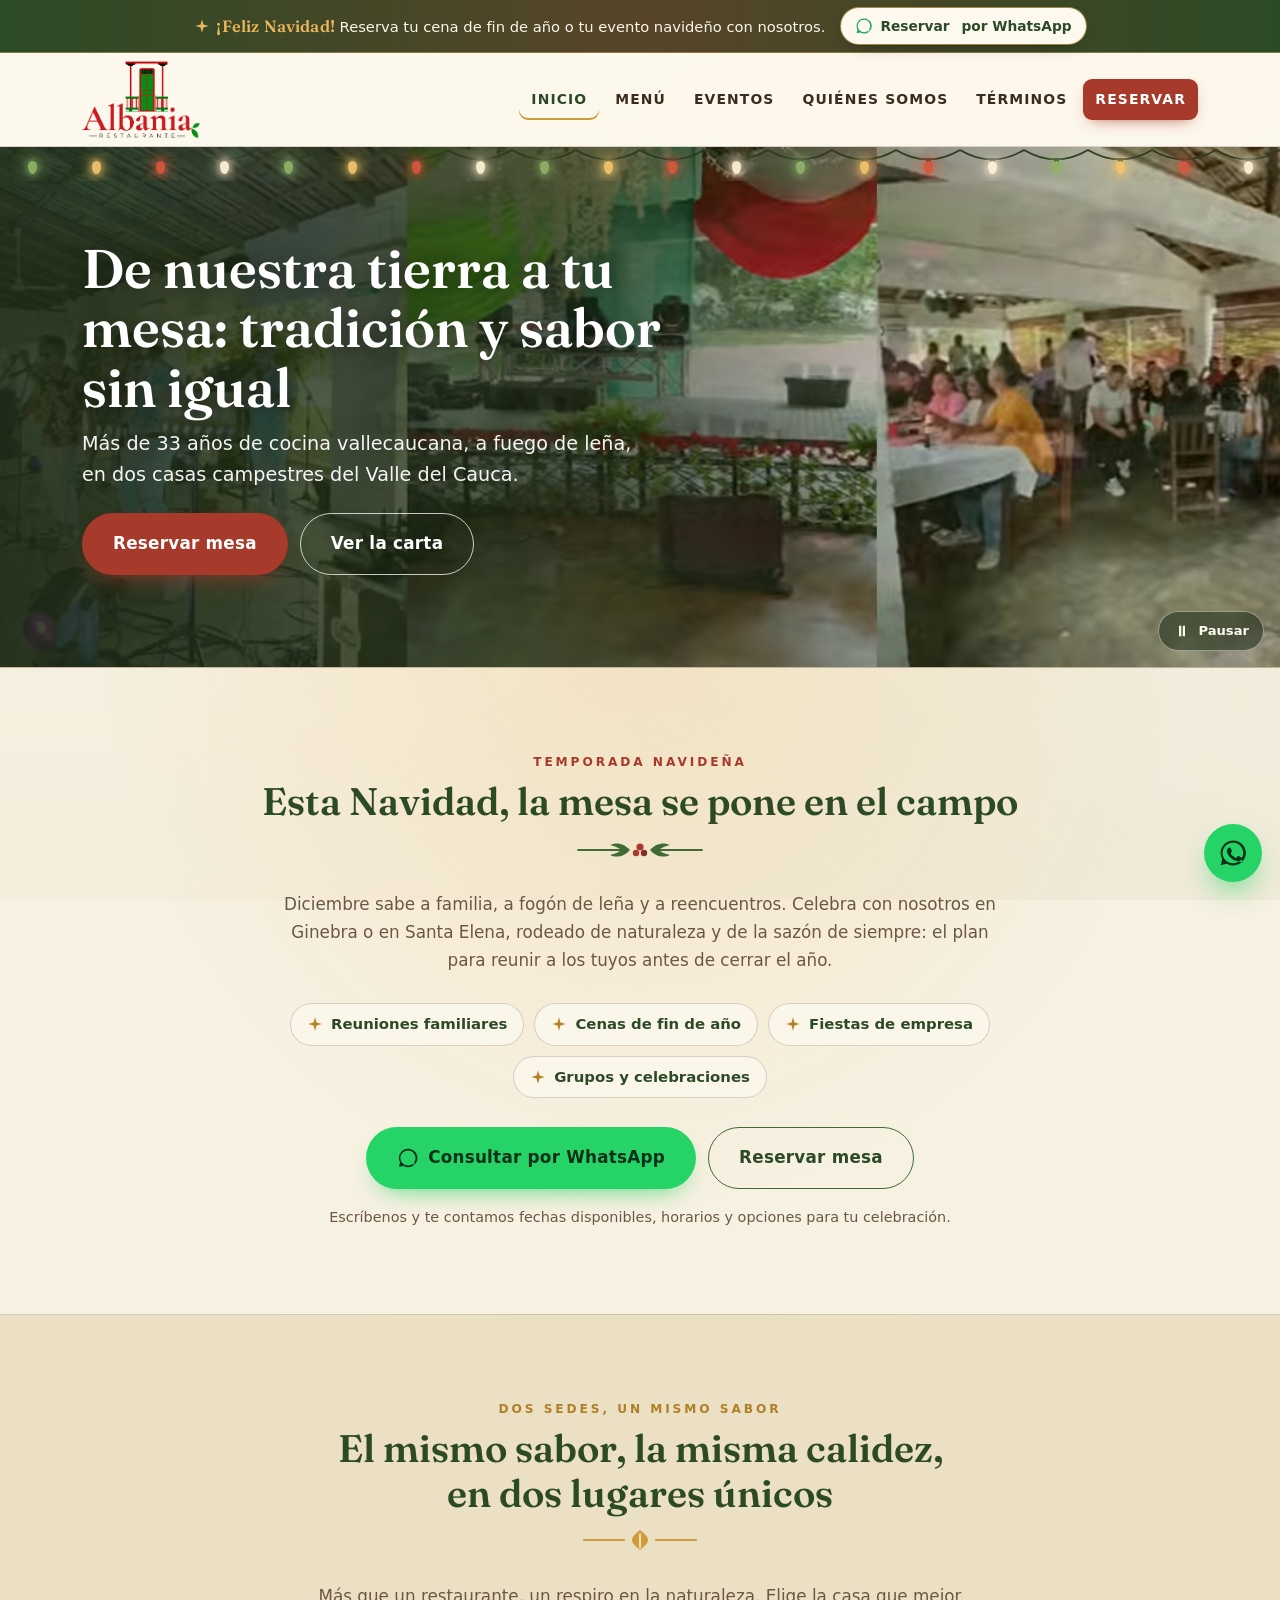
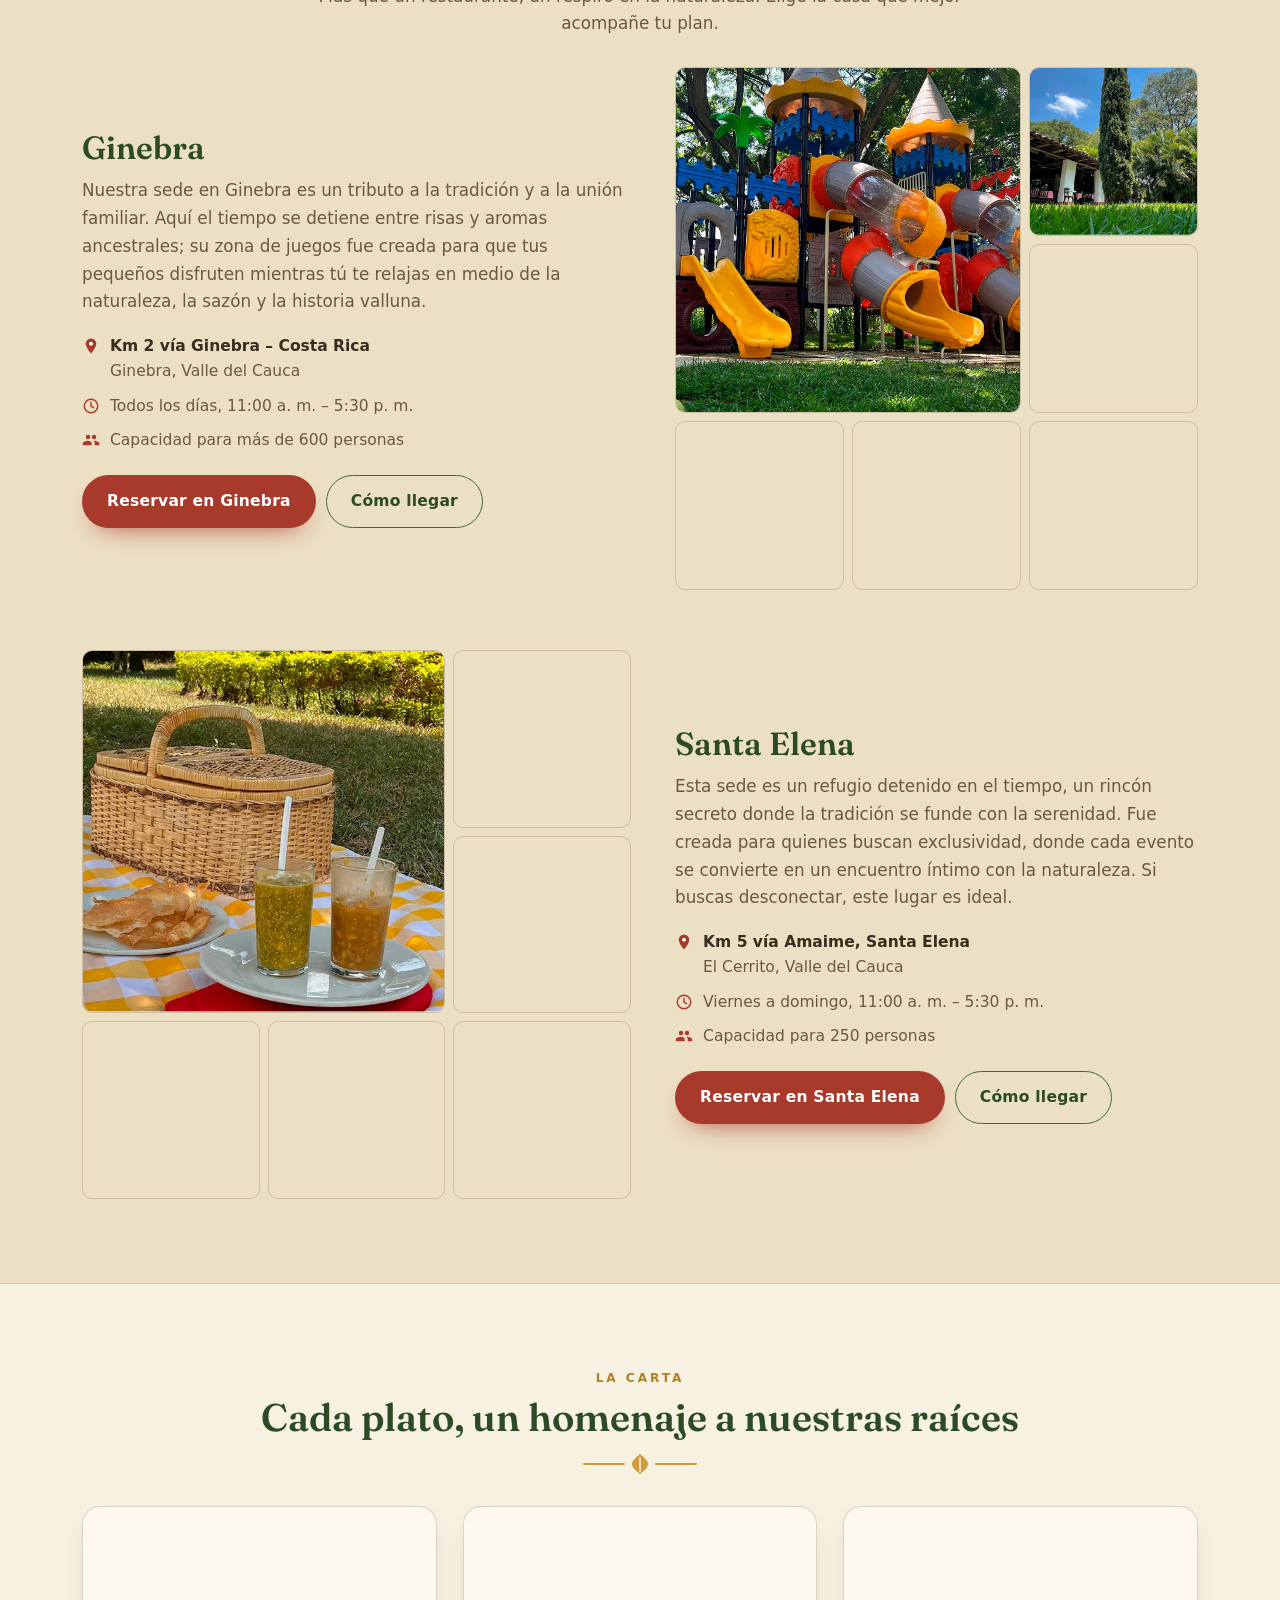
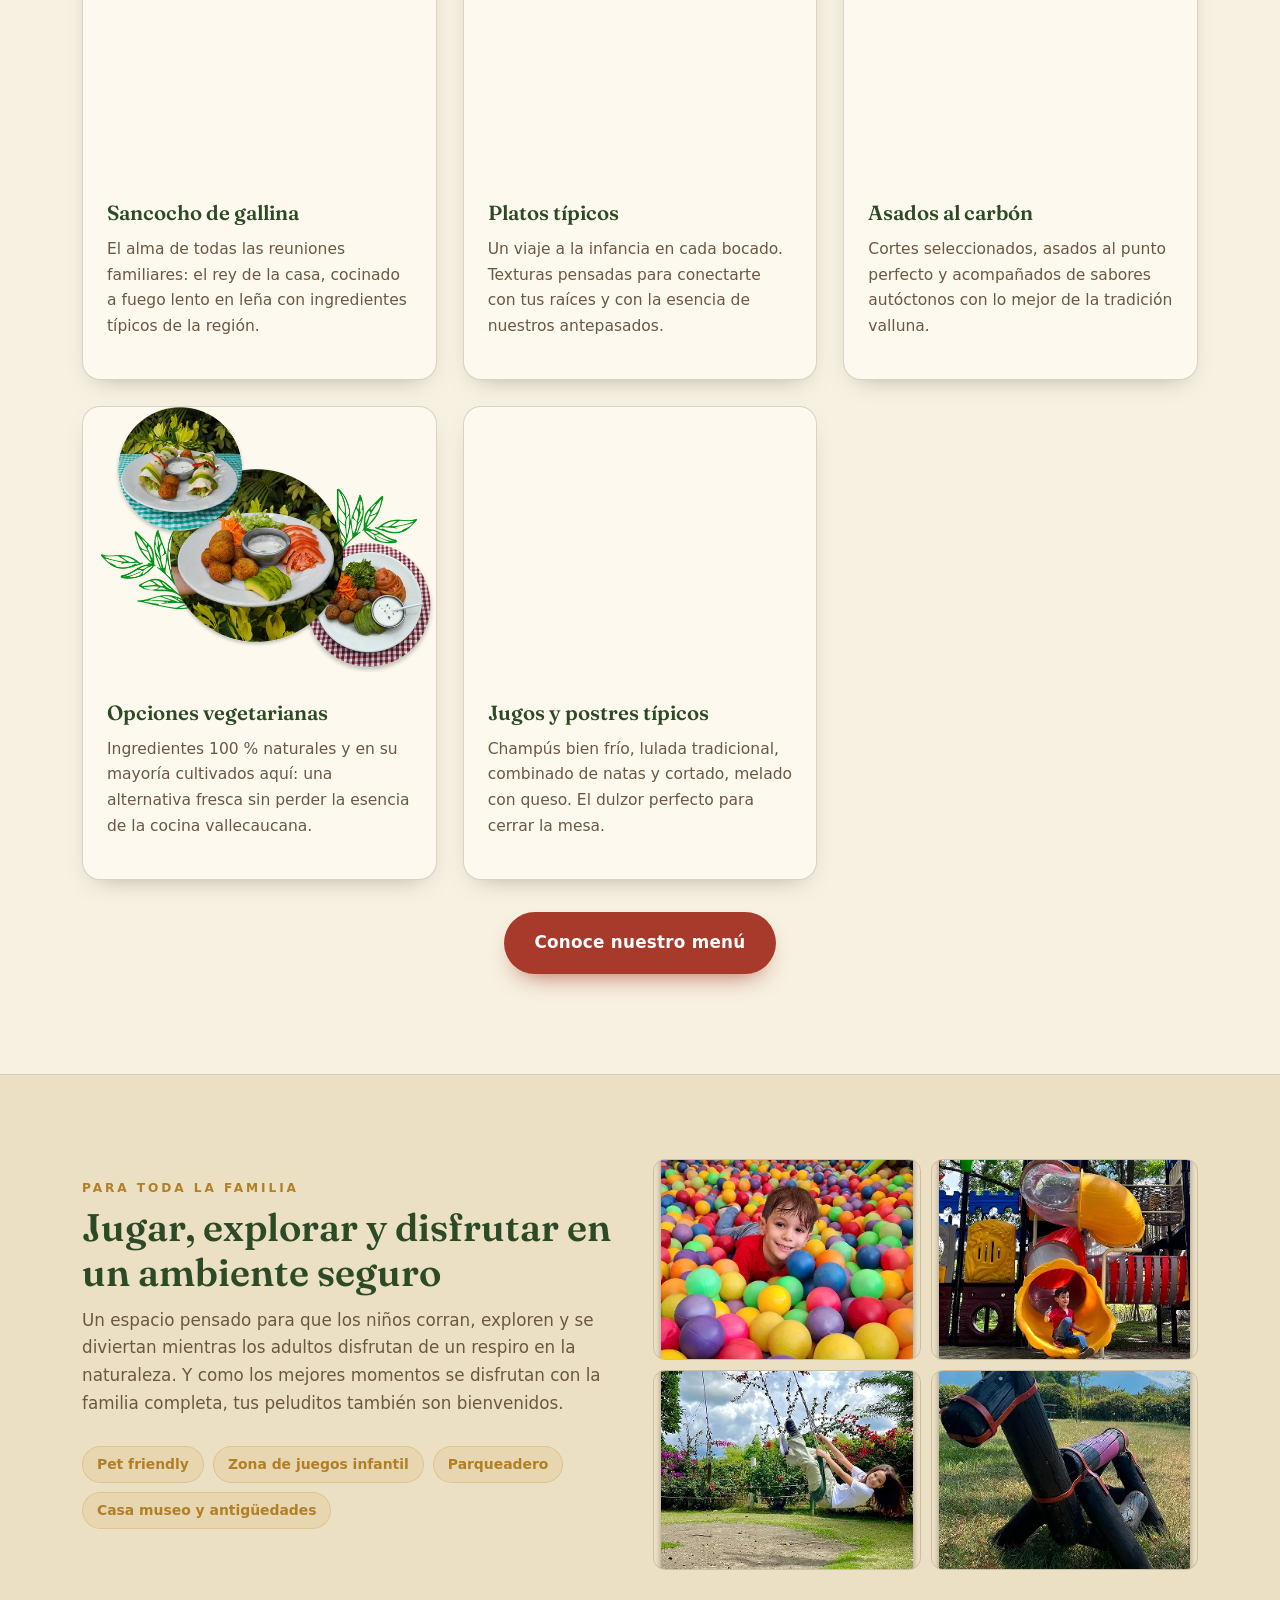
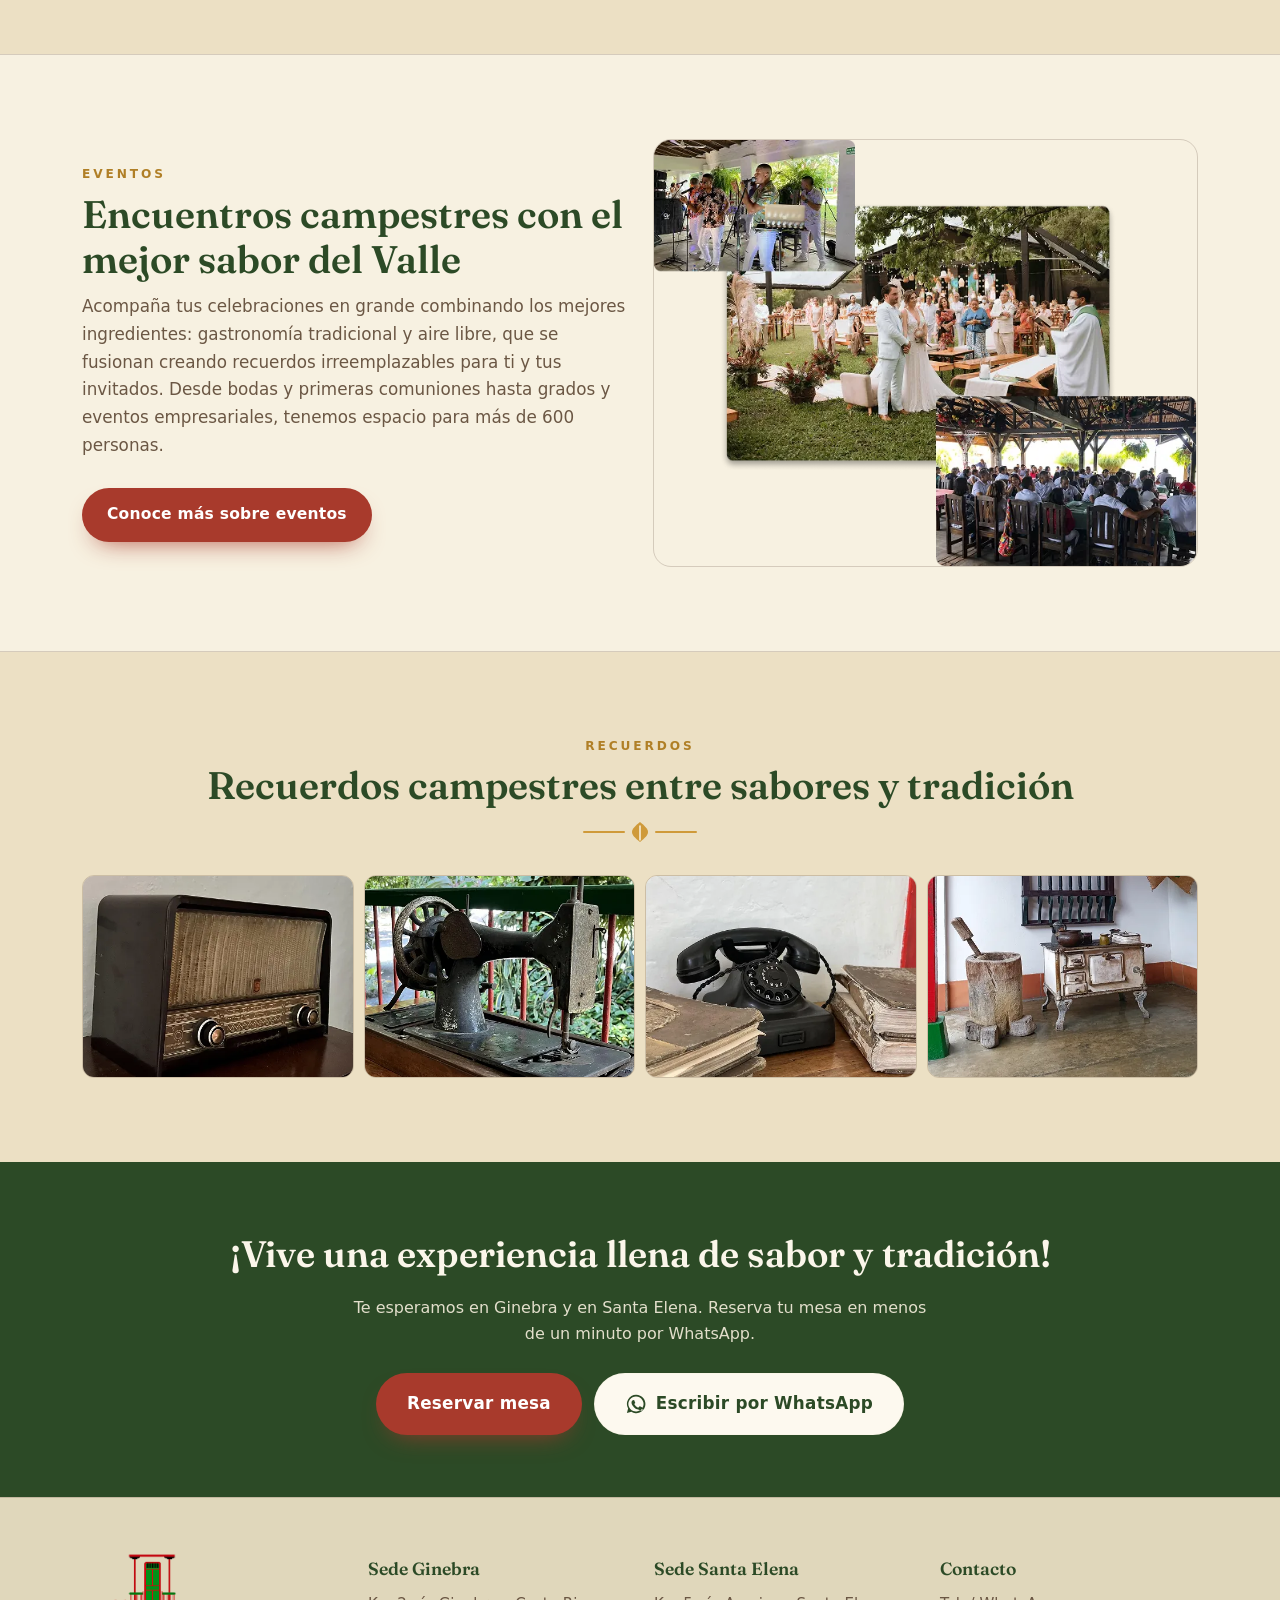
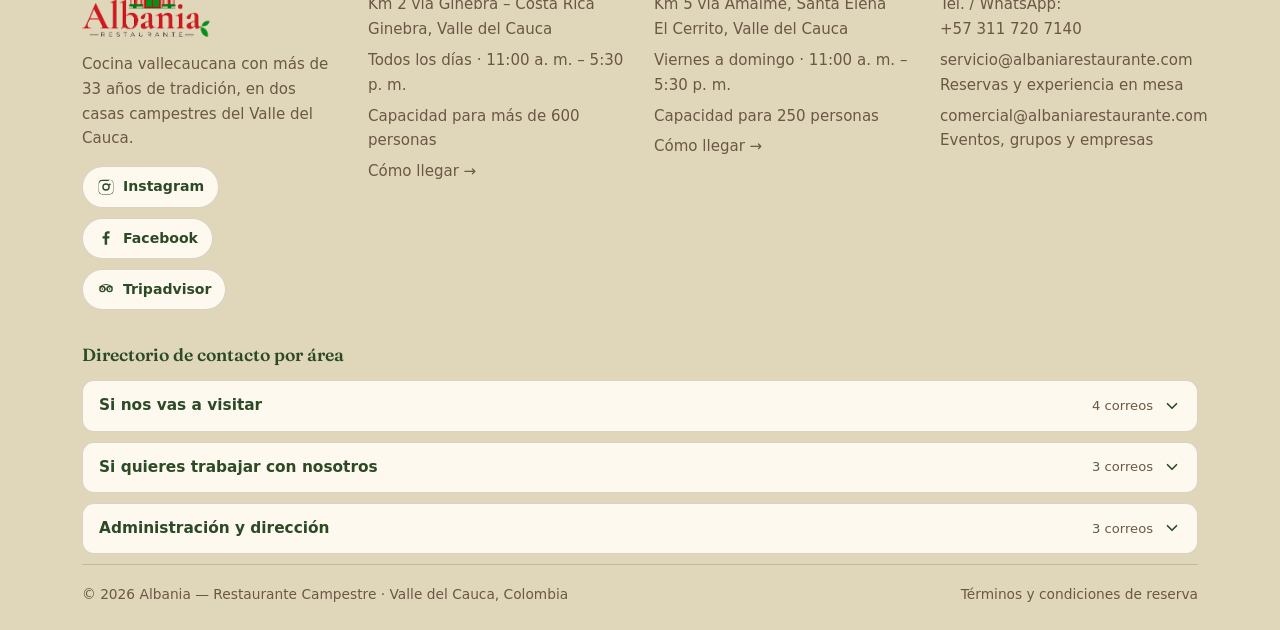
==== commit 97102285: "Modo navidad 2026: franja de reserva por WhatsApp, guirnalda de luces, destellos sutiles y seccion T" ====
--- a/index.html
+++ b/index.html
@@ -32,6 +32,8 @@
   <link rel="preconnect" href="https://fonts.gstatic.com" crossorigin />
   <link href="https://fonts.googleapis.com/css2?family=Fraunces:ital,opsz,wght@0,9..144,400;0,9..144,600;0,9..144,700;1,9..144,500&display=swap" rel="stylesheet" />
   <link rel="stylesheet" href="styles.css" />
+  <!-- NAVIDAD: hoja temporal (retirar en enero, ver README) -->
+  <link rel="stylesheet" href="navidad.css" />
 
   <script type="application/ld+json">
 {
@@ -186,8 +188,16 @@
 }
   </script>
 </head>
-<body>
+<body class="modo-navidad">
   <a class="saltar" href="#contenido">Saltar al contenido</a>
+  <!-- NAVIDAD:INICIO franja -->
+  <aside class="nav-franja" aria-label="Temporada navideña">
+    <div class="envoltura nav-franja-int">
+      <p class="nav-franja-txt" style="margin:0"><svg class="nav-franja-estrella" viewBox="0 0 24 24" width="16" height="16" aria-hidden="true"><path fill="currentColor" d="M12 2l2.2 7.8L22 12l-7.8 2.2L12 22l-2.2-7.8L2 12l7.8-2.2z"/></svg><strong>¡Feliz Navidad!</strong> <span class="nav-franja-largo">Reserva tu cena de fin de año o tu evento navideño con nosotros.</span></p>
+      <a class="nav-franja-btn" href="https://wa.me/573117207140?text=Hola%2C%20quiero%20informaci%C3%B3n%20para%20reservar%20una%20cena%20de%20fin%20de%20a%C3%B1o%20o%20un%20evento%20navide%C3%B1o%20en%20Albania." target="_blank" rel="noopener" aria-label="Reservar por WhatsApp (se abre en una pestaña nueva)"><svg viewBox="0 0 24 24" width="18" height="18" aria-hidden="true"><path fill="currentColor" d="M12 2a10 10 0 0 0-8.6 15l-1.3 4.8 4.9-1.3A10 10 0 1 0 12 2zm0 1.8a8.2 8.2 0 0 1 6.9 12.6l-.2.3.8 2.8-2.9-.8-.3.2A8.2 8.2 0 1 1 12 3.8z"/></svg>Reservar<span class="nav-franja-btn-largo">&nbsp;por WhatsApp</span></a>
+    </div>
+  </aside>
+  <!-- NAVIDAD:FIN franja -->
   <header class="cabecera">
     <div class="envoltura cabecera-int">
       <a class="marca" href="/" aria-label="Albania — Restaurante Campestre, inicio">
@@ -211,6 +221,9 @@
 
   <main id="contenido">
     <section class="portada portada--video">
+      <!-- NAVIDAD:INICIO guirnalda -->
+      <div class="nav-guirnalda" aria-hidden="true"><i></i><i></i><i></i><i></i><i></i><i></i><i></i><i></i><i></i><i></i><i></i><i></i><i></i><i></i><i></i><i></i><i></i><i></i><i></i><i></i><i></i><i></i><i></i><i></i><i></i><i></i><i></i><i></i><i></i><i></i><i></i><i></i><i></i><i></i></div>
+      <!-- NAVIDAD:FIN guirnalda -->
       <img class="portada-media portada-respaldo" src="assets/hero-poster.webp" width="1280" height="496"
            fetchpriority="high" decoding="async"
            alt="Vista aerea de la casona campestre de Albania rodeada de arboles, en Ginebra, Valle del Cauca" />
@@ -238,6 +251,28 @@
         </div>
       </div>
     </section>
+
+    <!-- NAVIDAD:INICIO temporada -->
+    <section class="seccion nav-temporada" id="temporada-navidena" aria-labelledby="titulo-temporada">
+      <div class="envoltura centrado">
+        <p class="rotulo">Temporada navideña</p>
+        <h2 class="titulo-seccion" id="titulo-temporada">Esta Navidad, la mesa se pone en el campo</h2>
+        <span class="nav-ramas"><svg viewBox="0 0 140 28" width="140" height="28" aria-hidden="true"><path d="M8 14h44M132 14H88" stroke="currentColor" stroke-width="1.8" stroke-linecap="round"/><path d="M60 14c-6-7-14-8-20-5 5 1 9 3 11 5-2 2-6 4-11 5 6 3 14 2 20-5zM80 14c6-7 14-8 20-5-5 1-9 3-11 5 2 2 6 4 11 5-6 3-14 2-20-5z" fill="currentColor"/><circle cx="70" cy="11" r="3.6" fill="#a83a2c"/><circle cx="66" cy="17" r="3.2" fill="#a83a2c"/><circle cx="74" cy="17" r="3.2" fill="#8a2f24"/></svg></span>
+        <p class="entradilla">Diciembre sabe a familia, a fogón de leña y a reencuentros. Celebra con nosotros en Ginebra o en Santa Elena, rodeado de naturaleza y de la sazón de siempre: el plan para reunir a los tuyos antes de cerrar el año.</p>
+        <ul class="nav-motivos">
+          <li><svg viewBox="0 0 24 24" width="16" height="16" aria-hidden="true"><path fill="currentColor" d="M12 2l2.2 7.8L22 12l-7.8 2.2L12 22l-2.2-7.8L2 12l7.8-2.2z"/></svg>Reuniones familiares</li>
+          <li><svg viewBox="0 0 24 24" width="16" height="16" aria-hidden="true"><path fill="currentColor" d="M12 2l2.2 7.8L22 12l-7.8 2.2L12 22l-2.2-7.8L2 12l7.8-2.2z"/></svg>Cenas de fin de año</li>
+          <li><svg viewBox="0 0 24 24" width="16" height="16" aria-hidden="true"><path fill="currentColor" d="M12 2l2.2 7.8L22 12l-7.8 2.2L12 22l-2.2-7.8L2 12l7.8-2.2z"/></svg>Fiestas de empresa</li>
+          <li><svg viewBox="0 0 24 24" width="16" height="16" aria-hidden="true"><path fill="currentColor" d="M12 2l2.2 7.8L22 12l-7.8 2.2L12 22l-2.2-7.8L2 12l7.8-2.2z"/></svg>Grupos y celebraciones</li>
+        </ul>
+        <div class="acciones">
+          <a class="btn btn-wa btn-grande" href="https://wa.me/573117207140?text=Hola%2C%20quiero%20informaci%C3%B3n%20para%20reservar%20una%20cena%20de%20fin%20de%20a%C3%B1o%20o%20un%20evento%20navide%C3%B1o%20en%20Albania." target="_blank" rel="noopener"><svg viewBox="0 0 24 24" width="22" height="22" aria-hidden="true"><path fill="currentColor" d="M12 2a10 10 0 0 0-8.6 15l-1.3 4.8 4.9-1.3A10 10 0 1 0 12 2zm0 1.8a8.2 8.2 0 0 1 6.9 12.6l-.2.3.8 2.8-2.9-.8-.3.2A8.2 8.2 0 1 1 12 3.8z"/></svg> Consultar por WhatsApp</a>
+          <a class="btn btn-secundario btn-grande" href="/reserva/">Reservar mesa</a>
+        </div>
+        <p class="nav-nota">Escríbenos y te contamos fechas disponibles, horarios y opciones para tu celebración.</p>
+      </div>
+    </section>
+    <!-- NAVIDAD:FIN temporada -->
 
     <section class="seccion">
       <div class="envoltura centrado">
@@ -501,5 +536,7 @@
   </a>
 
   <script>document.getElementById('anio').textContent = new Date().getFullYear();</script>
+  <!-- NAVIDAD: script temporal (retirar en enero, ver README) -->
+  <script src="navidad.js" defer></script>
 </body>
 </html>
--- a/navidad.css
+++ b/navidad.css
@@ -0,0 +1,158 @@
+/* =========================================================
+   MODO NAVIDAD 2026 · albaniarestaurante.com
+   Temporal. Todo vive bajo body.modo-navidad.
+   Para retirarlo en enero ver README.md, «Modo navidad».
+   Sin librerias externas; usa la paleta de styles.css.
+   ========================================================= */
+
+body.modo-navidad {
+  --nav-oro:   #e9b65a;
+  --nav-brillo: rgba(233, 182, 90, .55);
+}
+
+/* ---------- Franja superior ---------- */
+.modo-navidad .nav-franja {
+  position: relative; z-index: 101;
+  background:
+    linear-gradient(90deg, rgba(168,58,44,.0), rgba(168,58,44,.35) 50%, rgba(168,58,44,0)),
+    var(--verde-osc);
+  color: var(--crema-clara);
+  border-bottom: 1px solid rgba(233, 182, 90, .45);
+  font-size: .92rem; line-height: 1.35;
+}
+.modo-navidad .nav-franja-int {
+  display: flex; align-items: center; justify-content: center;
+  gap: 10px 16px; flex-wrap: wrap;
+  padding-top: 8px; padding-bottom: 8px; text-align: center;
+}
+.modo-navidad .nav-franja-txt { text-wrap: balance; }
+.modo-navidad .nav-franja-txt strong {
+  font-family: var(--fuente-titulo); font-weight: 600; font-size: 1.02rem;
+  color: var(--nav-oro); letter-spacing: .01em;
+}
+.modo-navidad .nav-franja-estrella {
+  display: inline-block; vertical-align: -2px; margin-right: 6px; color: var(--nav-oro);
+}
+.modo-navidad .nav-franja-btn {
+  display: inline-flex; align-items: center; gap: 7px;
+  min-height: 36px; padding: 6px 14px; border-radius: 999px;
+  background: var(--crema-panel); color: var(--verde-osc);
+  font-weight: 700; font-size: .86rem; text-decoration: none; white-space: nowrap;
+  box-shadow: 0 0 0 1px rgba(233,182,90,.6), 0 6px 16px -8px rgba(0,0,0,.6);
+  transition-property: transform, background-color;
+  transition-duration: 150ms; transition-timing-function: ease-out;
+}
+.modo-navidad .nav-franja-btn:hover { background: #fff; }
+.modo-navidad .nav-franja-btn:active { transform: scale(.96); }
+.modo-navidad .nav-franja-btn:focus-visible { outline: 2px solid var(--nav-oro); outline-offset: 2px; }
+.modo-navidad .nav-franja-btn svg { color: #1da851; }
+@media (max-width: 600px) {
+  .modo-navidad .nav-franja { font-size: .84rem; }
+  .modo-navidad .nav-franja-int { flex-wrap: nowrap; gap: 10px; padding-top: 6px; padding-bottom: 6px; }
+  .modo-navidad .nav-franja-largo, .modo-navidad .nav-franja-btn-largo { display: none; }
+  .modo-navidad .nav-franja-btn { padding: 6px 12px; }
+}
+
+/* ---------- Guirnalda de luces sobre la portada ---------- */
+.modo-navidad .nav-guirnalda {
+  position: absolute; top: 0; left: 0; right: 0; z-index: 3;
+  height: 34px; overflow: hidden; pointer-events: none;
+  display: flex; justify-content: center;
+}
+.modo-navidad .nav-guirnalda i {
+  position: relative; flex: 0 0 64px; height: 34px;
+  /* tramo de cable colgante de 64 px: se repite sin costura */
+  background: url("data:image/svg+xml,%3Csvg xmlns='http://www.w3.org/2000/svg' width='64' height='34' viewBox='0 0 64 34'%3E%3Cpath d='M0 3 Q32 22 64 3' fill='none' stroke='%232c3a22' stroke-width='1.6' stroke-linecap='round'/%3E%3C/svg%3E") no-repeat center top / 64px 34px;
+}
+.modo-navidad .nav-guirnalda i::before { /* casquillo */
+  content: ""; position: absolute; left: 50%; top: 11px;
+  width: 5px; height: 4px; margin-left: -2.5px; border-radius: 1px;
+  background: #3b3a2a;
+}
+.modo-navidad .nav-guirnalda i::after { /* bombillo */
+  content: ""; position: absolute; left: 50%; top: 14px;
+  width: 9px; height: 13px; margin-left: -4.5px;
+  border-radius: 50% 50% 48% 48% / 40% 40% 60% 60%;
+  background: var(--b, var(--nav-oro));
+  box-shadow: 0 0 6px 2px var(--g, var(--nav-brillo)), 0 0 16px 4px var(--g, var(--nav-brillo));
+  opacity: .95;
+}
+.modo-navidad .nav-guirnalda i:nth-child(4n+1) { --b: #f2c46b; --g: rgba(242,196,107,.55); }
+.modo-navidad .nav-guirnalda i:nth-child(4n+2) { --b: #d9573f; --g: rgba(217,87,63,.5); }
+.modo-navidad .nav-guirnalda i:nth-child(4n+3) { --b: #fff3d6; --g: rgba(255,243,214,.55); }
+.modo-navidad .nav-guirnalda i:nth-child(4n+4) { --b: #8fb36a; --g: rgba(143,179,106,.5); }
+
+@media (prefers-reduced-motion: no-preference) {
+  .modo-navidad .nav-guirnalda i::after { animation: nav-titila 3.2s ease-in-out infinite; }
+  .modo-navidad .nav-guirnalda i:nth-child(3n+2)::after { animation-delay: -1.1s; }
+  .modo-navidad .nav-guirnalda i:nth-child(3n+3)::after { animation-delay: -2.2s; }
+}
+@keyframes nav-titila {
+  0%, 100% { opacity: .95; }
+  50%      { opacity: .5; }
+}
+
+/* ---------- Destellos (los crea navidad.js; nunca con menos movimiento) ---------- */
+.modo-navidad .nav-destellos {
+  position: absolute; inset: 0; z-index: 2; overflow: hidden; pointer-events: none;
+}
+.modo-navidad .nav-destellos span {
+  position: absolute; top: -12px; left: var(--x, 50%);
+  width: var(--t, 3px); height: var(--t, 3px); border-radius: 50%;
+  background: #fff8e6; opacity: 0;
+  box-shadow: 0 0 6px rgba(255, 236, 190, .8);
+  animation: nav-cae var(--d, 12s) linear var(--r, 0s) infinite;
+  will-change: transform, opacity;
+}
+@keyframes nav-cae {
+  0%   { transform: translate3d(0, 0, 0); opacity: 0; }
+  12%  { opacity: var(--o, .55); }
+  85%  { opacity: var(--o, .55); }
+  100% { transform: translate3d(var(--v, 14px), 540px, 0); opacity: 0; }
+}
+@media (prefers-reduced-motion: reduce) {
+  .modo-navidad .nav-destellos { display: none; }
+}
+
+/* ---------- Seccion «Temporada navidena» ---------- */
+.modo-navidad .nav-temporada {
+  position: relative; overflow: hidden;
+  background:
+    radial-gradient(ellipse at 50% -10%, rgba(233,182,90,.22), transparent 60%),
+    rgba(253, 249, 239, .72);
+  border-bottom: 1px solid var(--linea);
+}
+.modo-navidad .nav-temporada .rotulo { color: var(--terracota); }
+.modo-navidad .nav-temporada .titulo-seccion { text-wrap: balance; }
+.modo-navidad .nav-temporada .entradilla { text-wrap: pretty; }
+.modo-navidad .nav-motivos {
+  list-style: none; padding: 0; margin: 0 auto 1.8rem;
+  display: flex; flex-wrap: wrap; justify-content: center; gap: 10px;
+  max-width: 760px;
+}
+.modo-navidad .nav-motivos li {
+  display: inline-flex; align-items: center; gap: 8px;
+  padding: 8px 16px; border-radius: 999px;
+  background: var(--crema-clara); border: 1px solid var(--linea);
+  color: var(--verde-osc); font-weight: 600; font-size: .93rem;
+}
+.modo-navidad .nav-motivos svg { color: var(--mostaza-osc); flex: none; }
+.modo-navidad .nav-temporada .acciones {
+  display: flex; flex-wrap: wrap; gap: 12px; justify-content: center;
+}
+.modo-navidad .nav-nota {
+  margin: 1.1rem auto 0; font-size: .9rem; color: var(--tinta-suave); text-wrap: pretty;
+}
+@media (max-width: 600px) {
+  .modo-navidad .nav-temporada { padding: 38px 0; }
+  .modo-navidad .nav-motivos { gap: 8px; margin-bottom: 1.4rem; }
+  .modo-navidad .nav-motivos li { padding: 6px 12px; font-size: .86rem; }
+  .modo-navidad .nav-temporada .entradilla { margin-bottom: 1.3rem; }
+}
+.modo-navidad .nav-ramas {
+  display: block; margin: 0 auto 1.2rem; color: var(--verde);
+}
+
+@media print {
+  .modo-navidad .nav-franja, .modo-navidad .nav-guirnalda, .modo-navidad .nav-destellos { display: none !important; }
+}
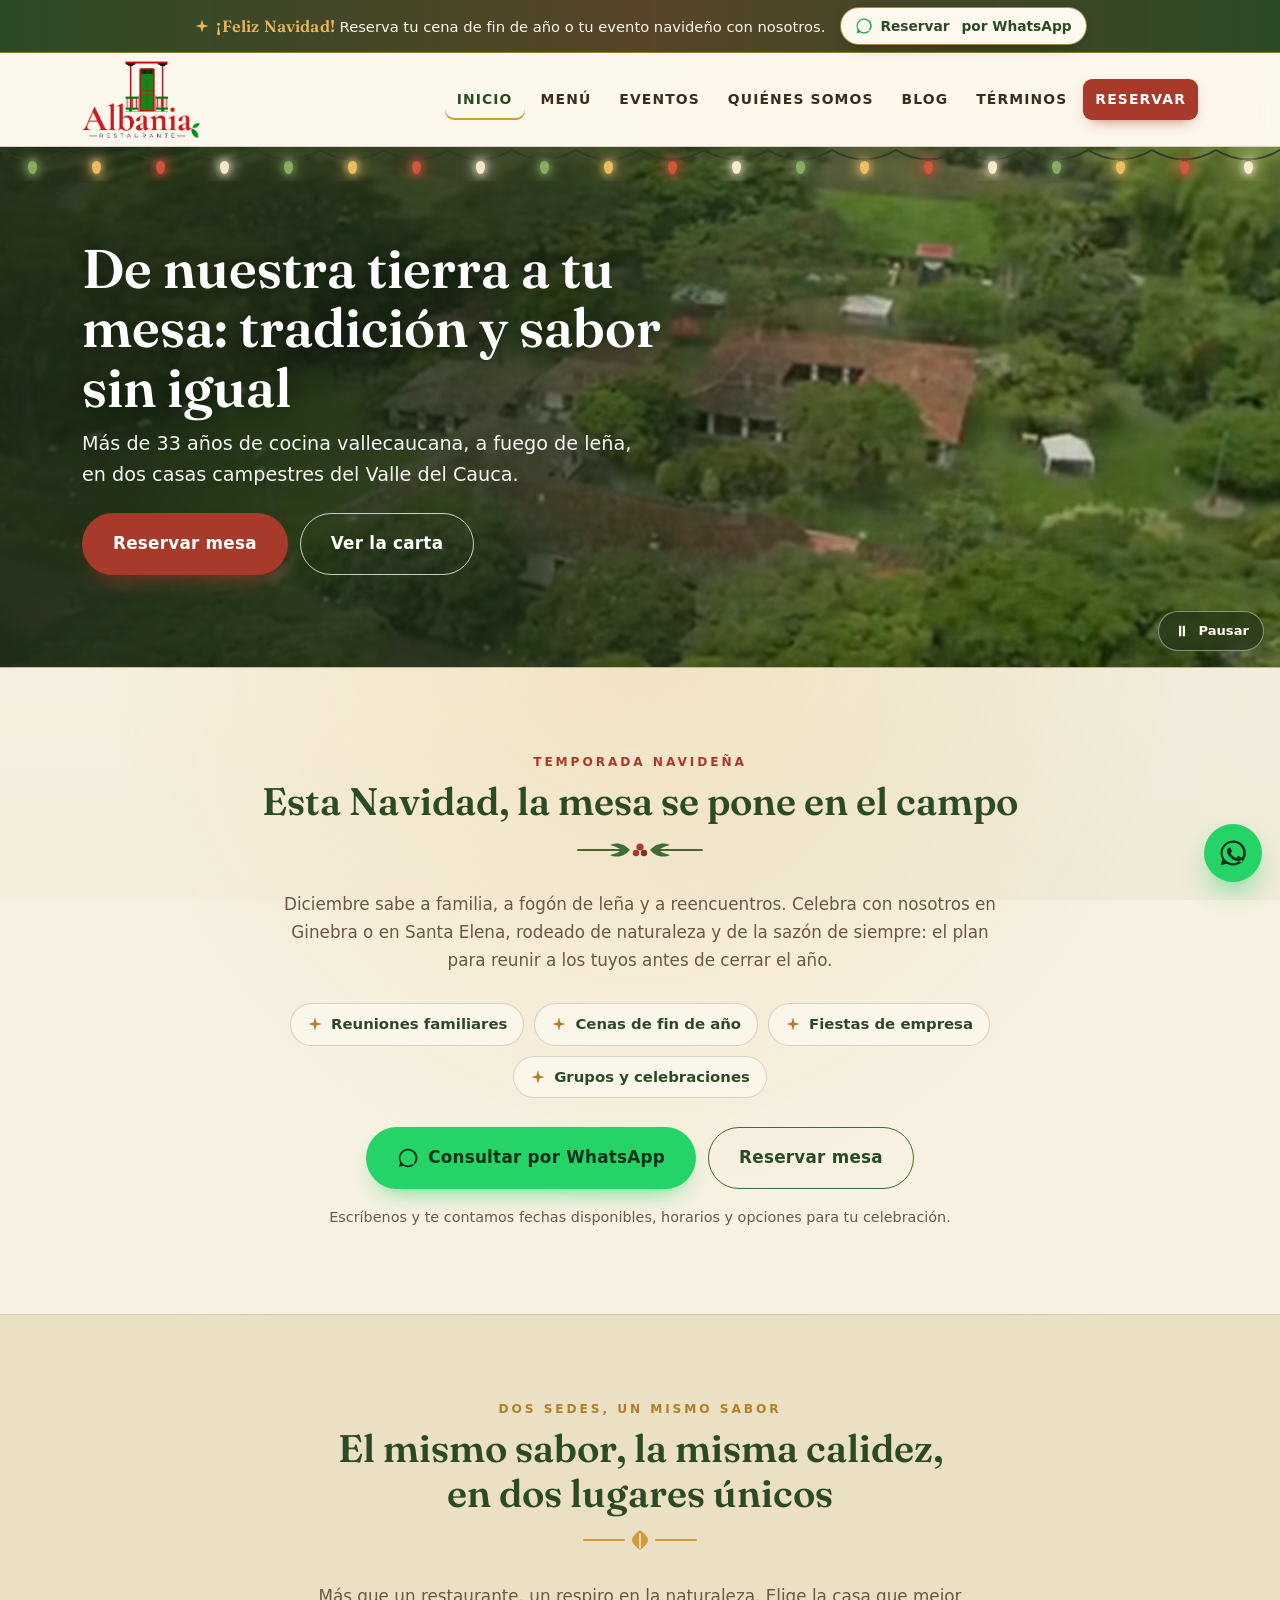
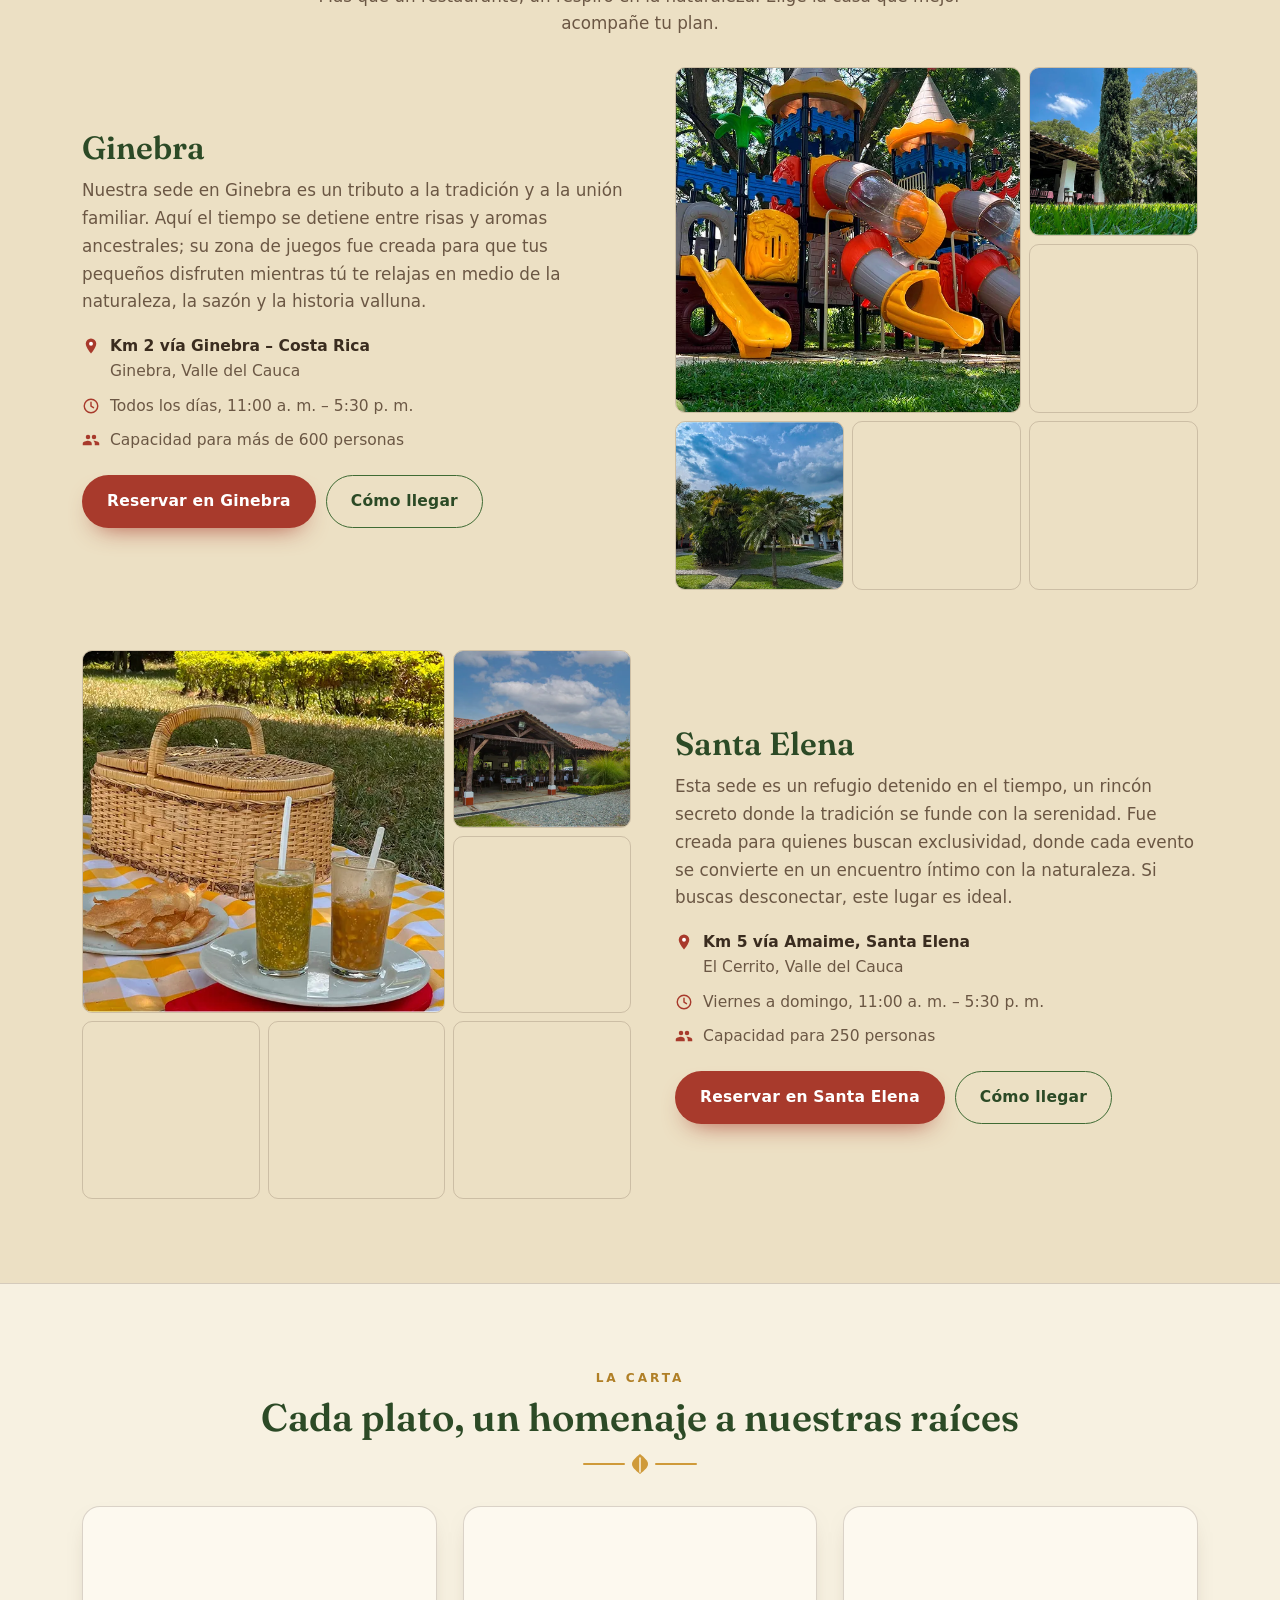
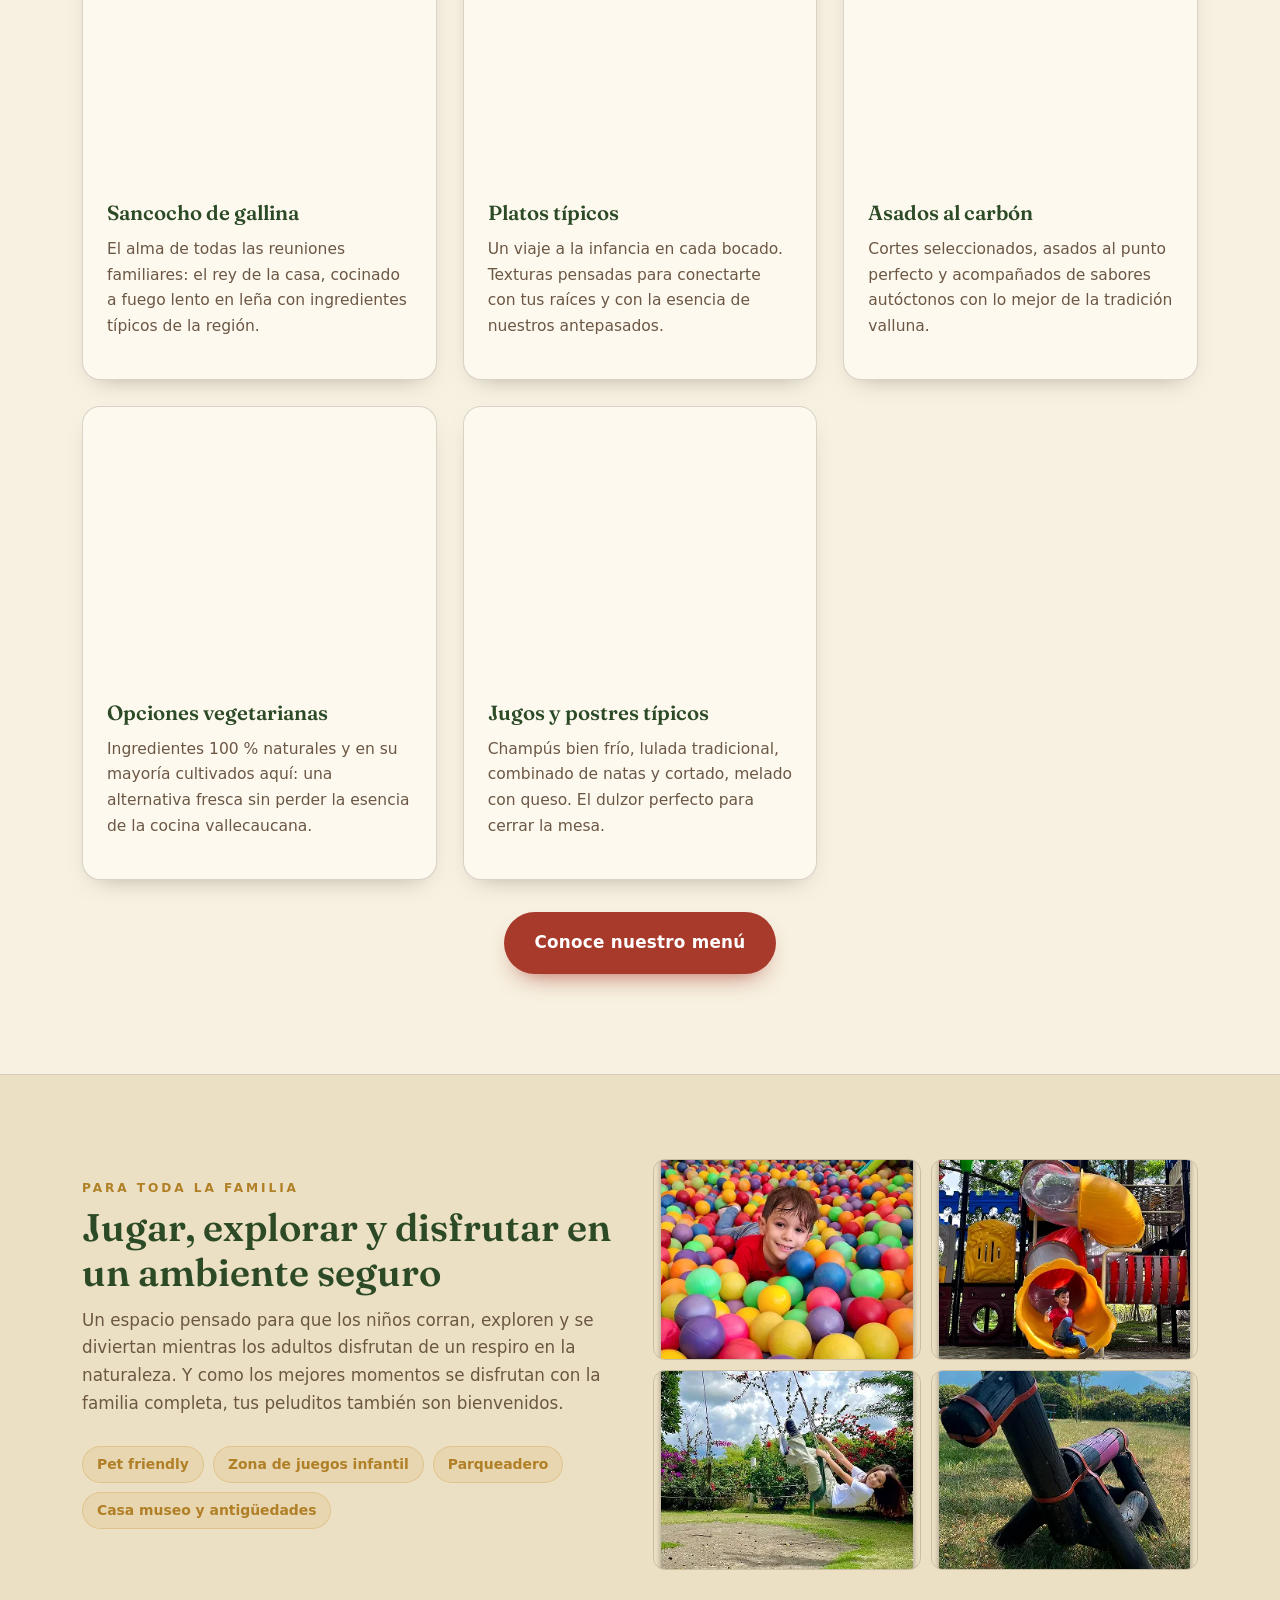
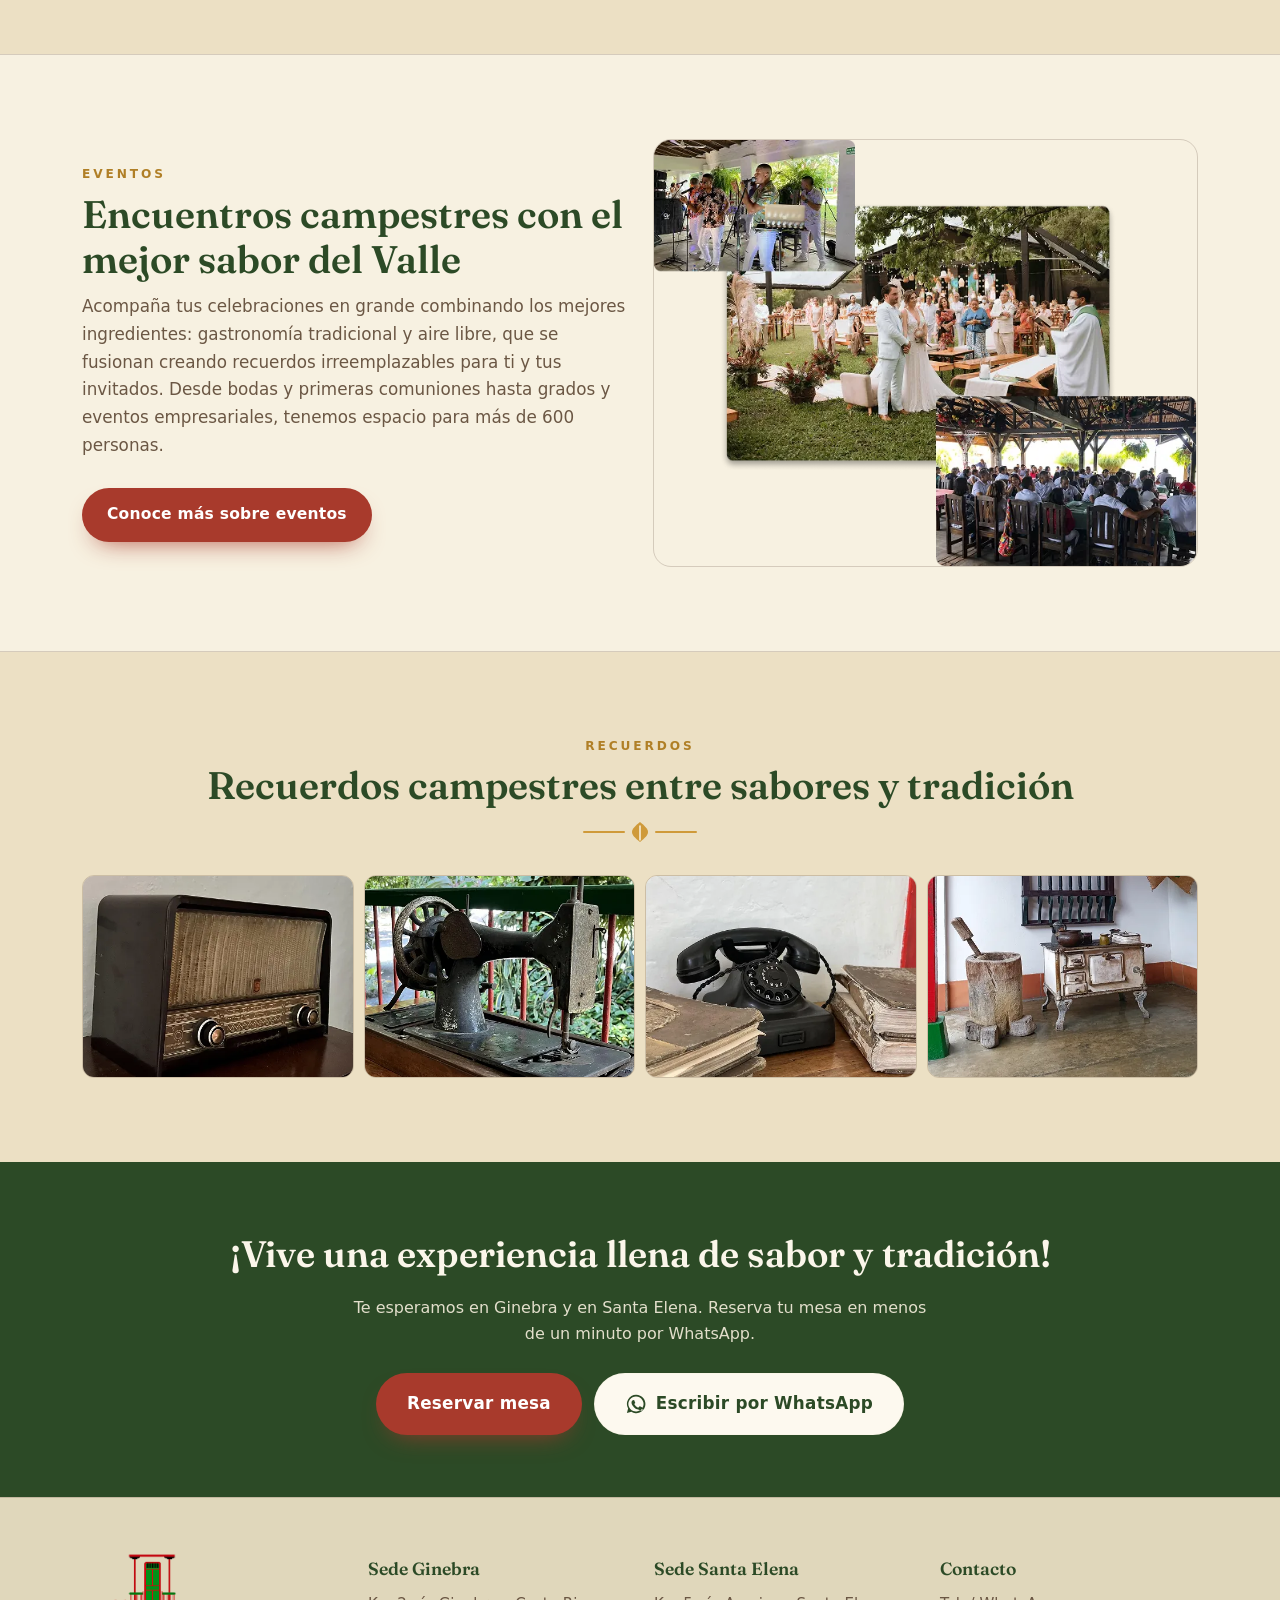
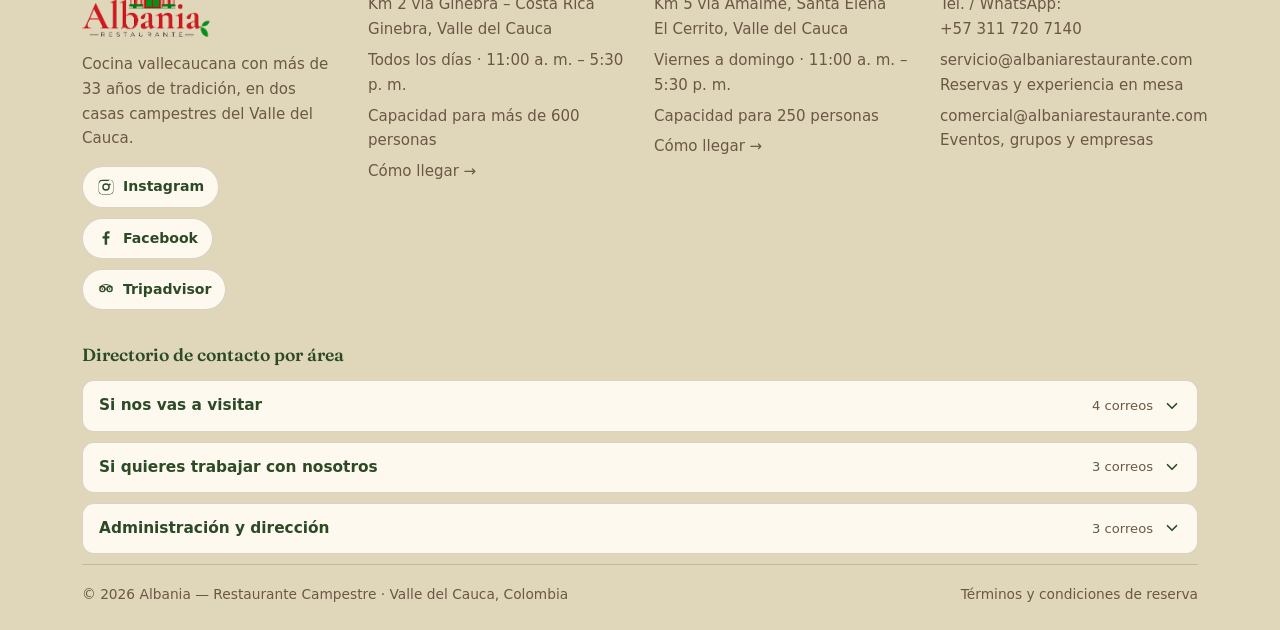
==== commit f88c5e27: "Blog: indice /blog/, primera entrada «Tradiciones navidenas» (SEO, BlogPosting, sitemap), Blog en el" ====
--- a/index.html
+++ b/index.html
@@ -213,6 +213,7 @@
           <a href="/menu/">Menú</a>
           <a href="/eventos/">Eventos</a>
           <a href="/quienes-somos/">Quiénes somos</a>
+          <a href="/blog/">Blog</a>
           <a href="/terminos-y-condiciones/">Términos</a>
           <a class="btn-reservar-nav" href="/reserva/">Reservar</a>
       </nav>
--- a/styles.css
+++ b/styles.css
@@ -462,3 +462,12 @@
   .portada-control { right: 12px; bottom: 12px; padding: 7px 12px; font-size: .78rem; }
 }
 @media print { .portada-control { display: none !important; } }
+/* Celular: la portada crece para que el titulo y los botones no queden recortados. */
+@media (max-width: 600px) {
+  .portada--video .portada-media { height: 440px; }
+}
+/* Celular: nada se sale de la pantalla (reserva en una columna; botones largos, como un correo, parten línea). */
+@media (max-width: 760px) {
+  .rejilla-2[style*="grid-template-columns"] { grid-template-columns: 1fr !important; }
+  .btn { max-width: 100%; white-space: normal; overflow-wrap: anywhere; text-align: center; }
+}
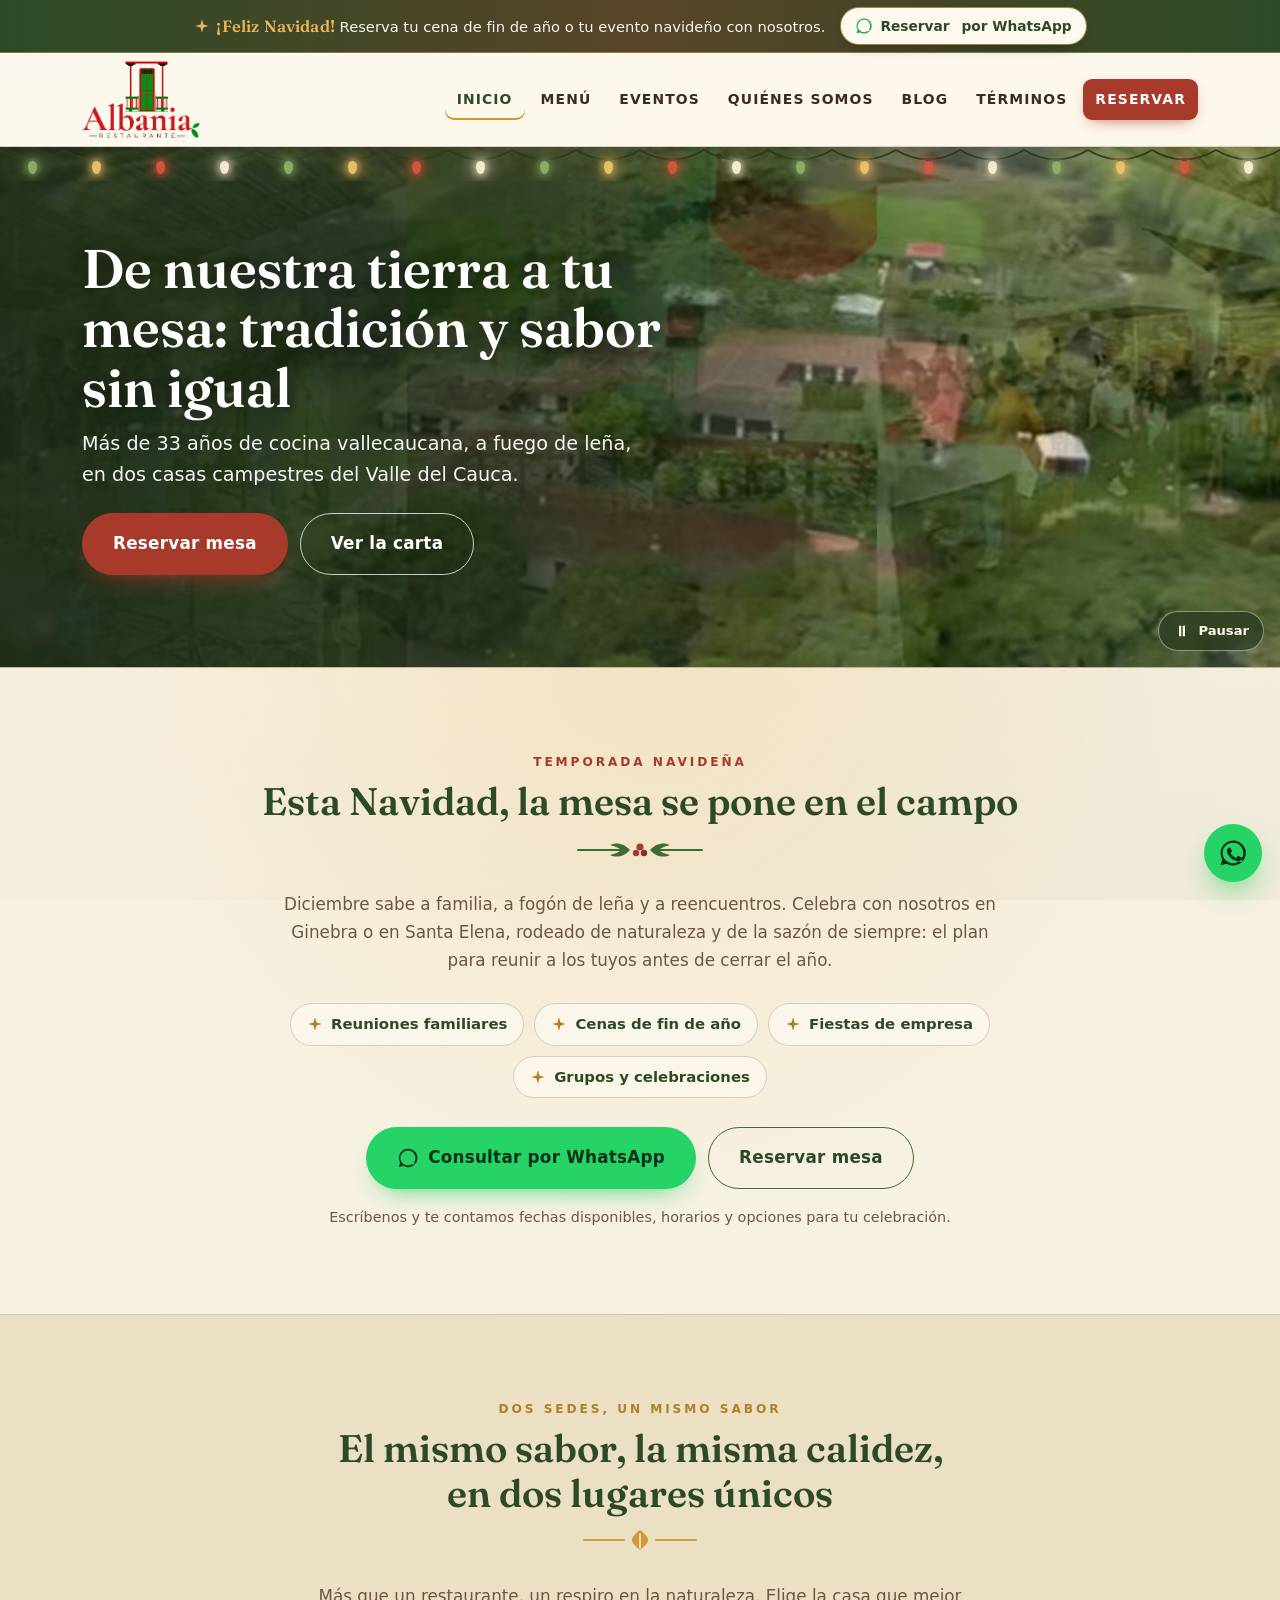
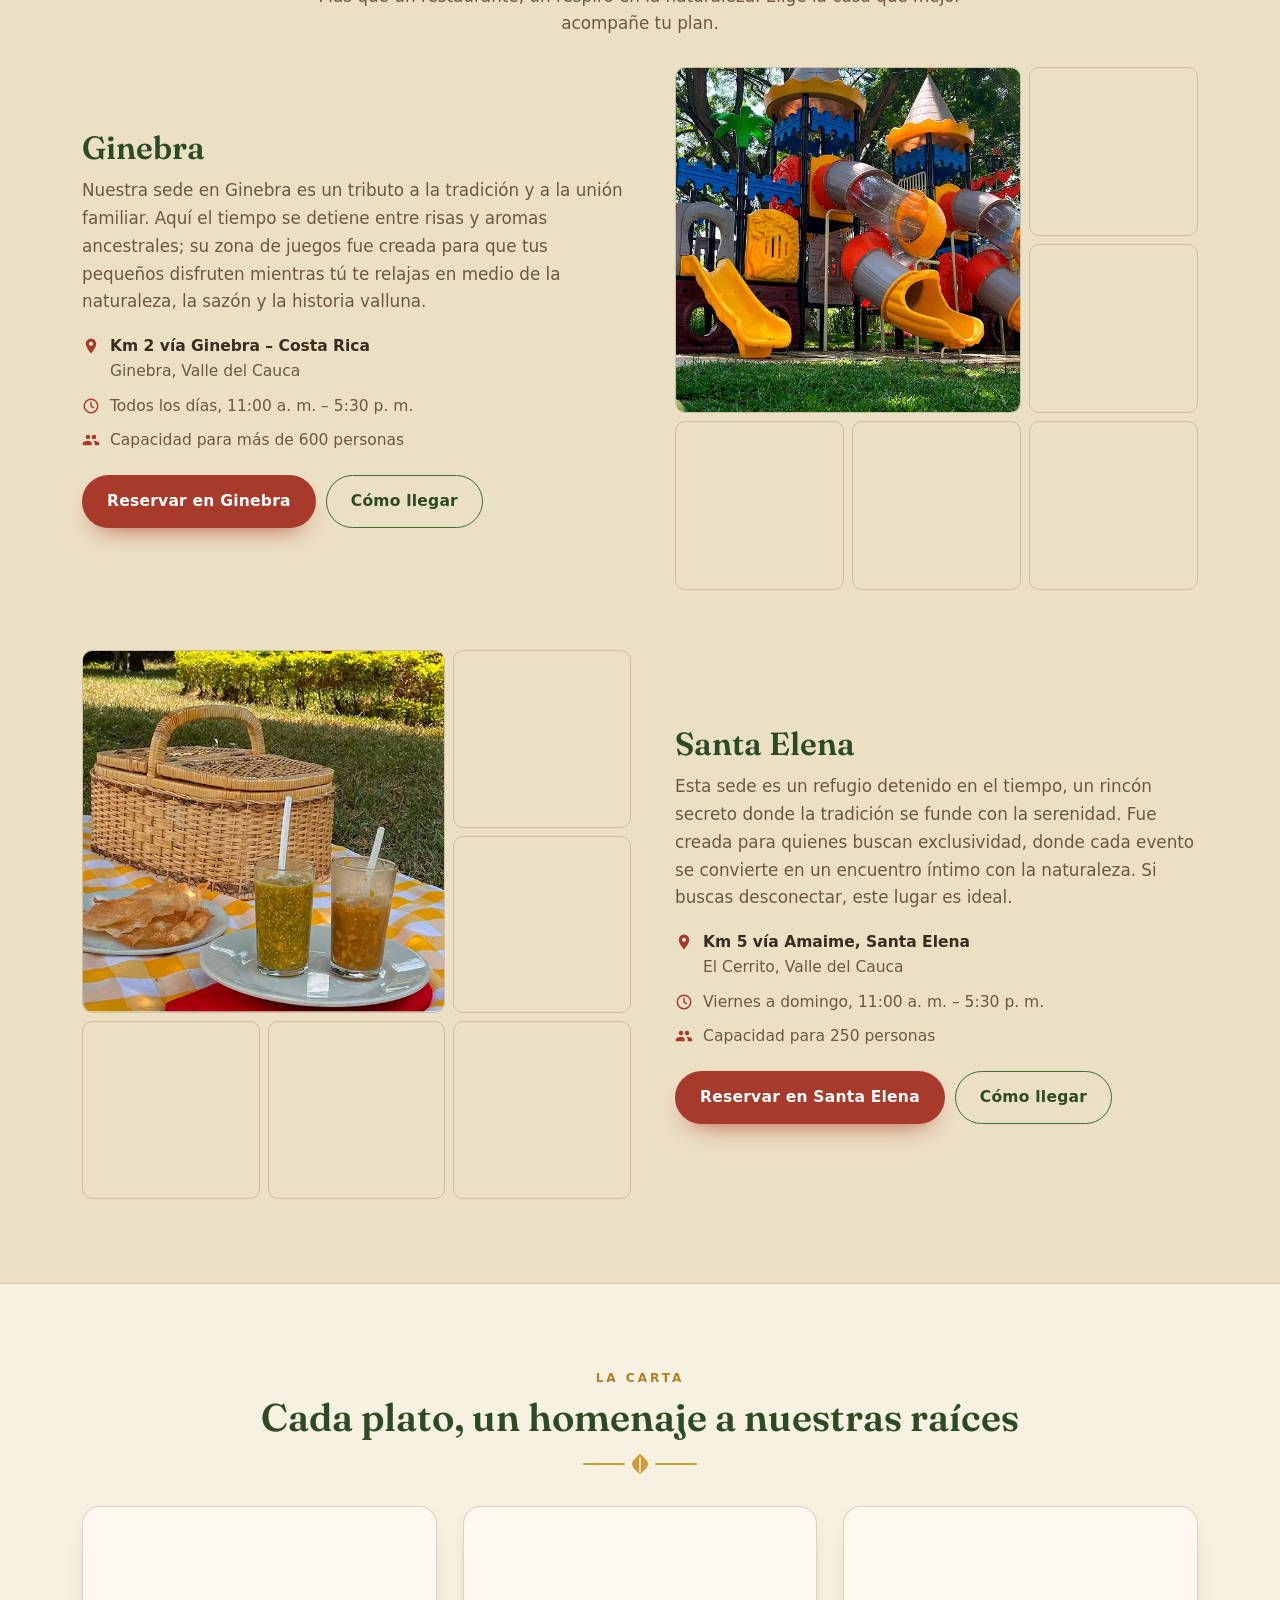
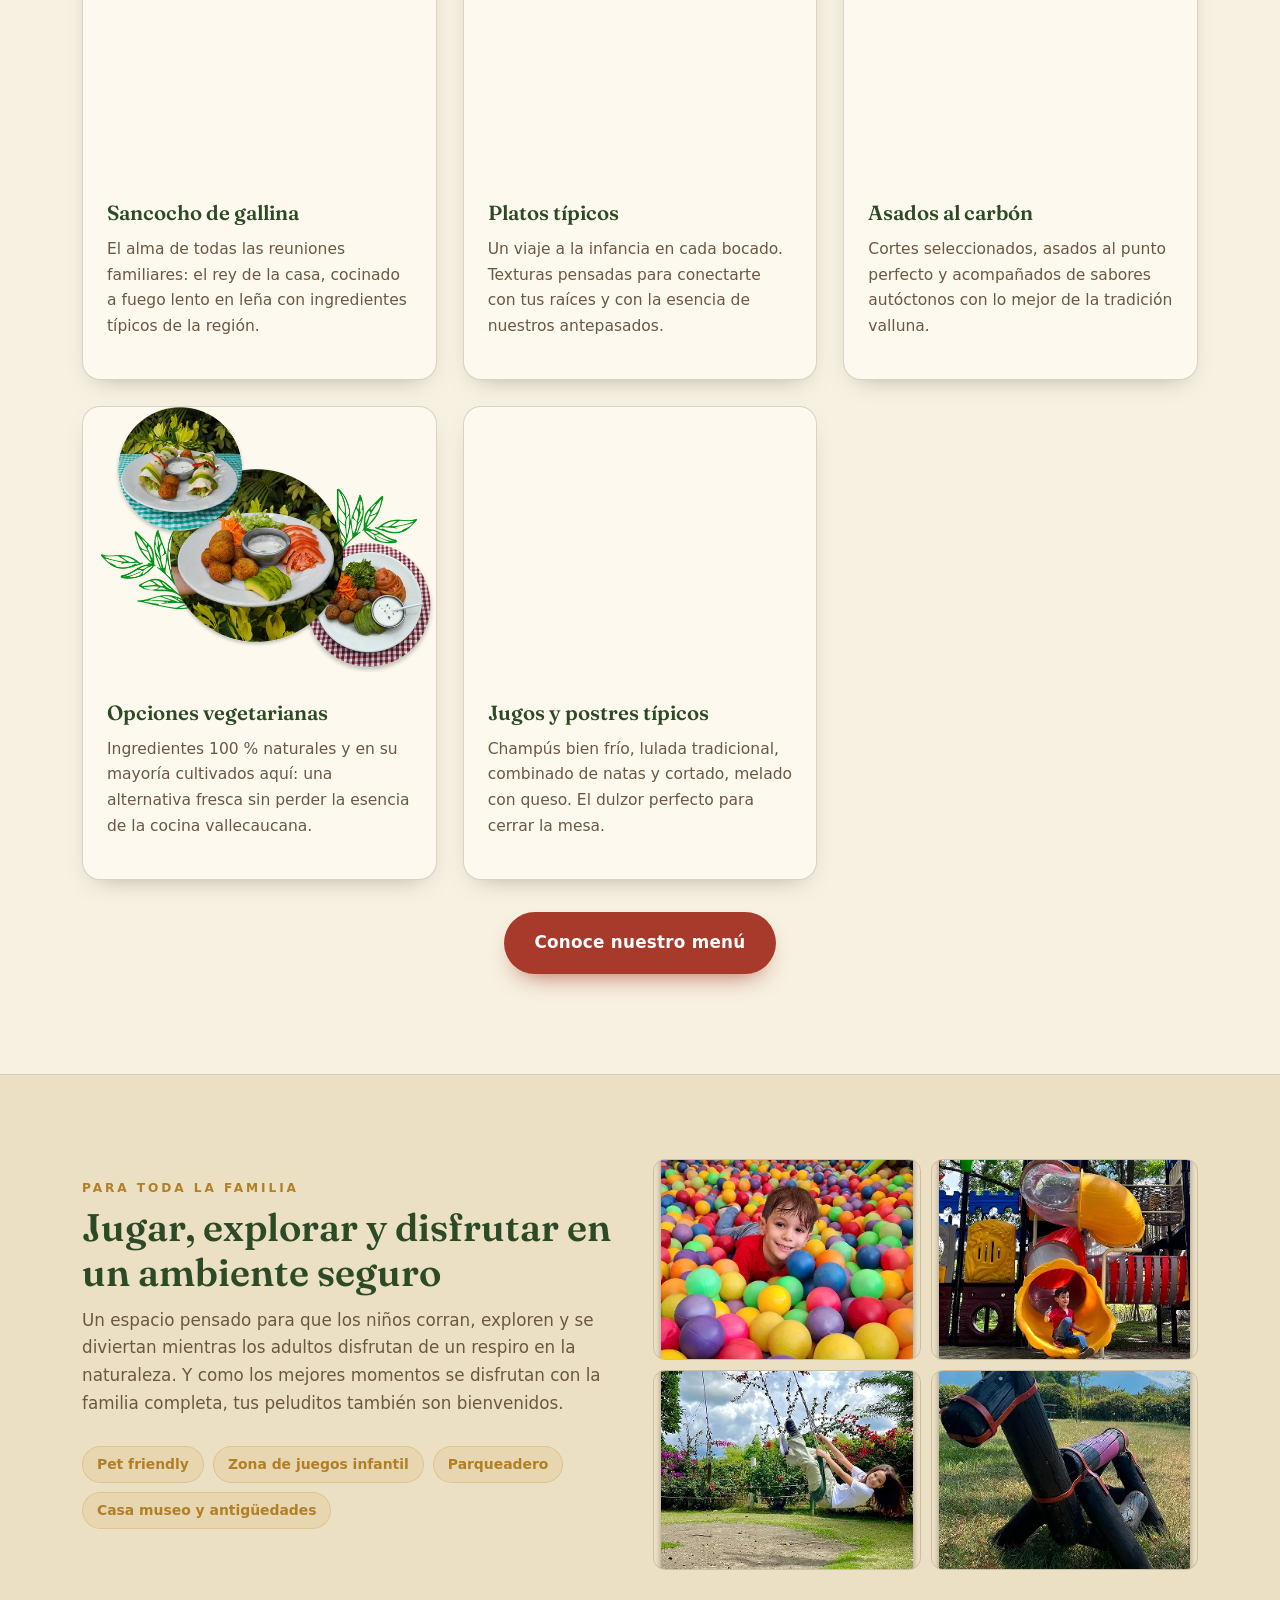
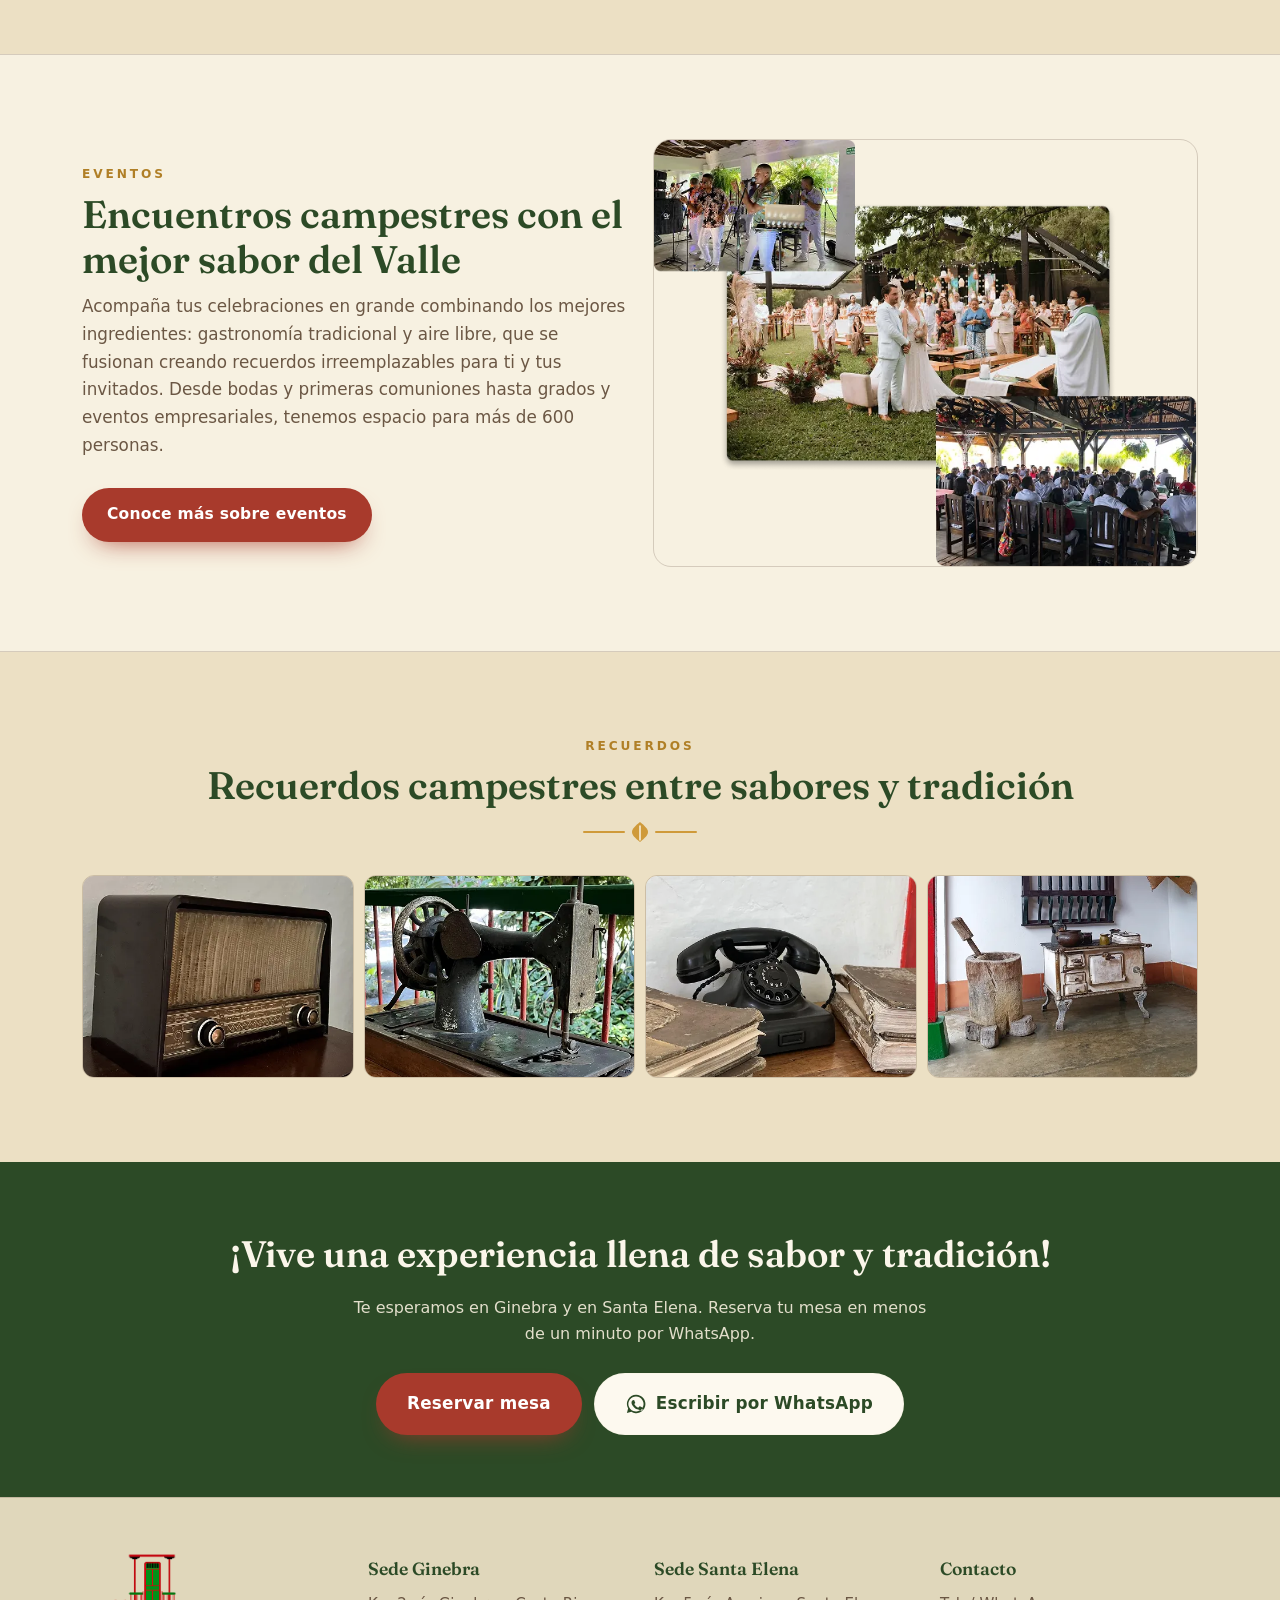
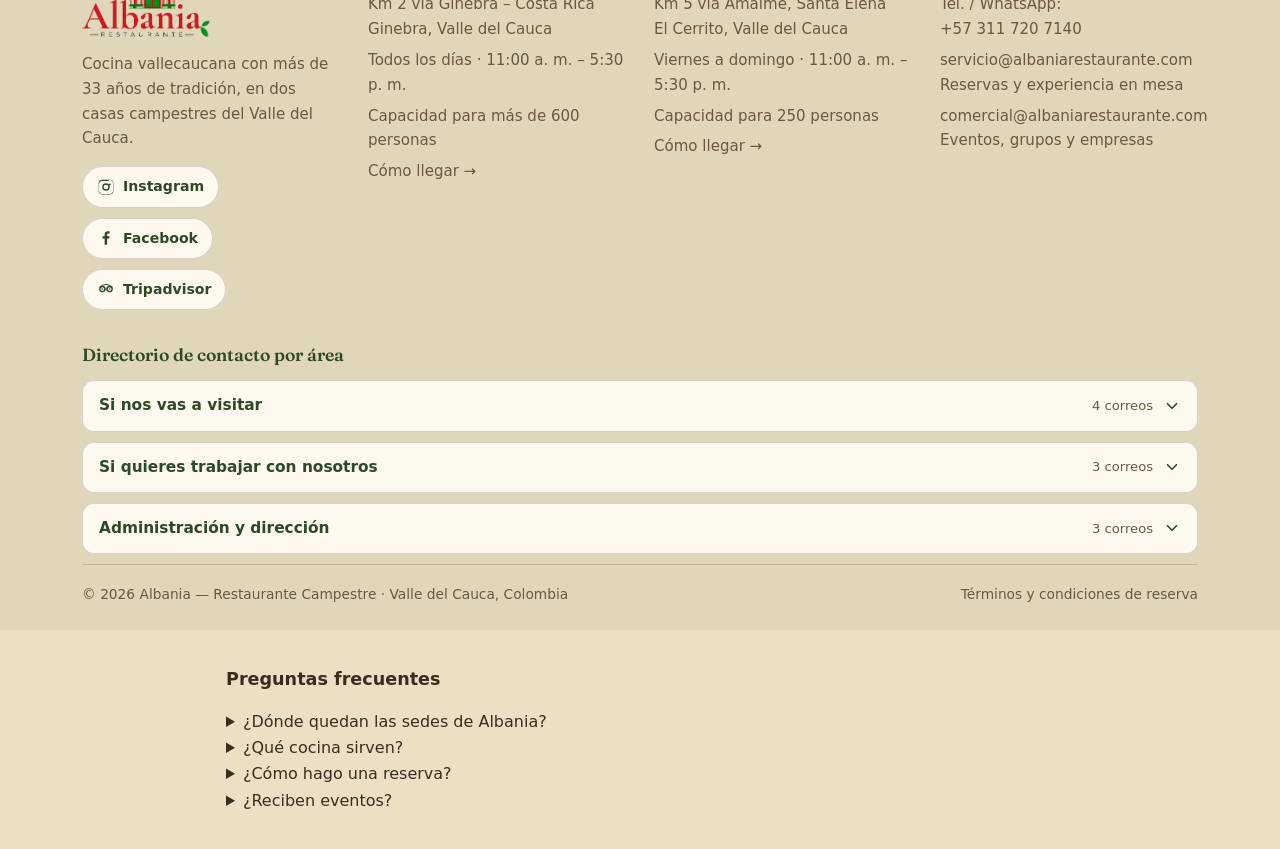
==== commit 35e1cf69: "GEO/AEO: llms.txt, llms-full.txt, robots.txt con rastreadores de IA y FAQ citable (rec. 705, propues" ====
--- a/index.html
+++ b/index.html
@@ -539,5 +539,6 @@
   <script>document.getElementById('anio').textContent = new Date().getFullYear();</script>
   <!-- NAVIDAD: script temporal (retirar en enero, ver README) -->
   <script src="navidad.js" defer></script>
+<!-- GEO705 --><section id="geo705-faq" aria-label="Preguntas frecuentes" style="max-width:860px;margin:2.2rem auto;padding:0 1rem"><h2 style="font-size:1.1rem">Preguntas frecuentes</h2><details><summary>¿Dónde quedan las sedes de Albania?</summary><p>Sede Ginebra: Km 2 vía a Ginebra, Costa Rica. Sede Santa Elena (El Cerrito): Km 5 vía Amaime.</p></details><details><summary>¿Qué cocina sirven?</summary><p>Cocina colombiana, vallecaucana y comida típica, con el sancocho de Ginebra como especialidad.</p></details><details><summary>¿Cómo hago una reserva?</summary><p>Desde la página de Reserva en albaniarestaurante.com/reserva/.</p></details><details><summary>¿Reciben eventos?</summary><p>Sí: hasta 600 personas en la sede Ginebra y hasta 250 en la sede Santa Elena.</p></details></section><script type="application/ld+json">{"@context":"https://schema.org","@type":"FAQPage","mainEntity":[{"@type":"Question","name":"¿Dónde quedan las sedes de Albania?","acceptedAnswer":{"@type":"Answer","text":"Sede Ginebra: Km 2 vía a Ginebra, Costa Rica. Sede Santa Elena (El Cerrito): Km 5 vía Amaime."}},{"@type":"Question","name":"¿Qué cocina sirven?","acceptedAnswer":{"@type":"Answer","text":"Cocina colombiana, vallecaucana y comida típica, con el sancocho de Ginebra como especialidad."}},{"@type":"Question","name":"¿Cómo hago una reserva?","acceptedAnswer":{"@type":"Answer","text":"Desde la página de Reserva en albaniarestaurante.com/reserva/."}},{"@type":"Question","name":"¿Reciben eventos?","acceptedAnswer":{"@type":"Answer","text":"Sí: hasta 600 personas en la sede Ginebra y hasta 250 en la sede Santa Elena."}}]}</script><!-- /GEO705 -->
 </body>
 </html>
